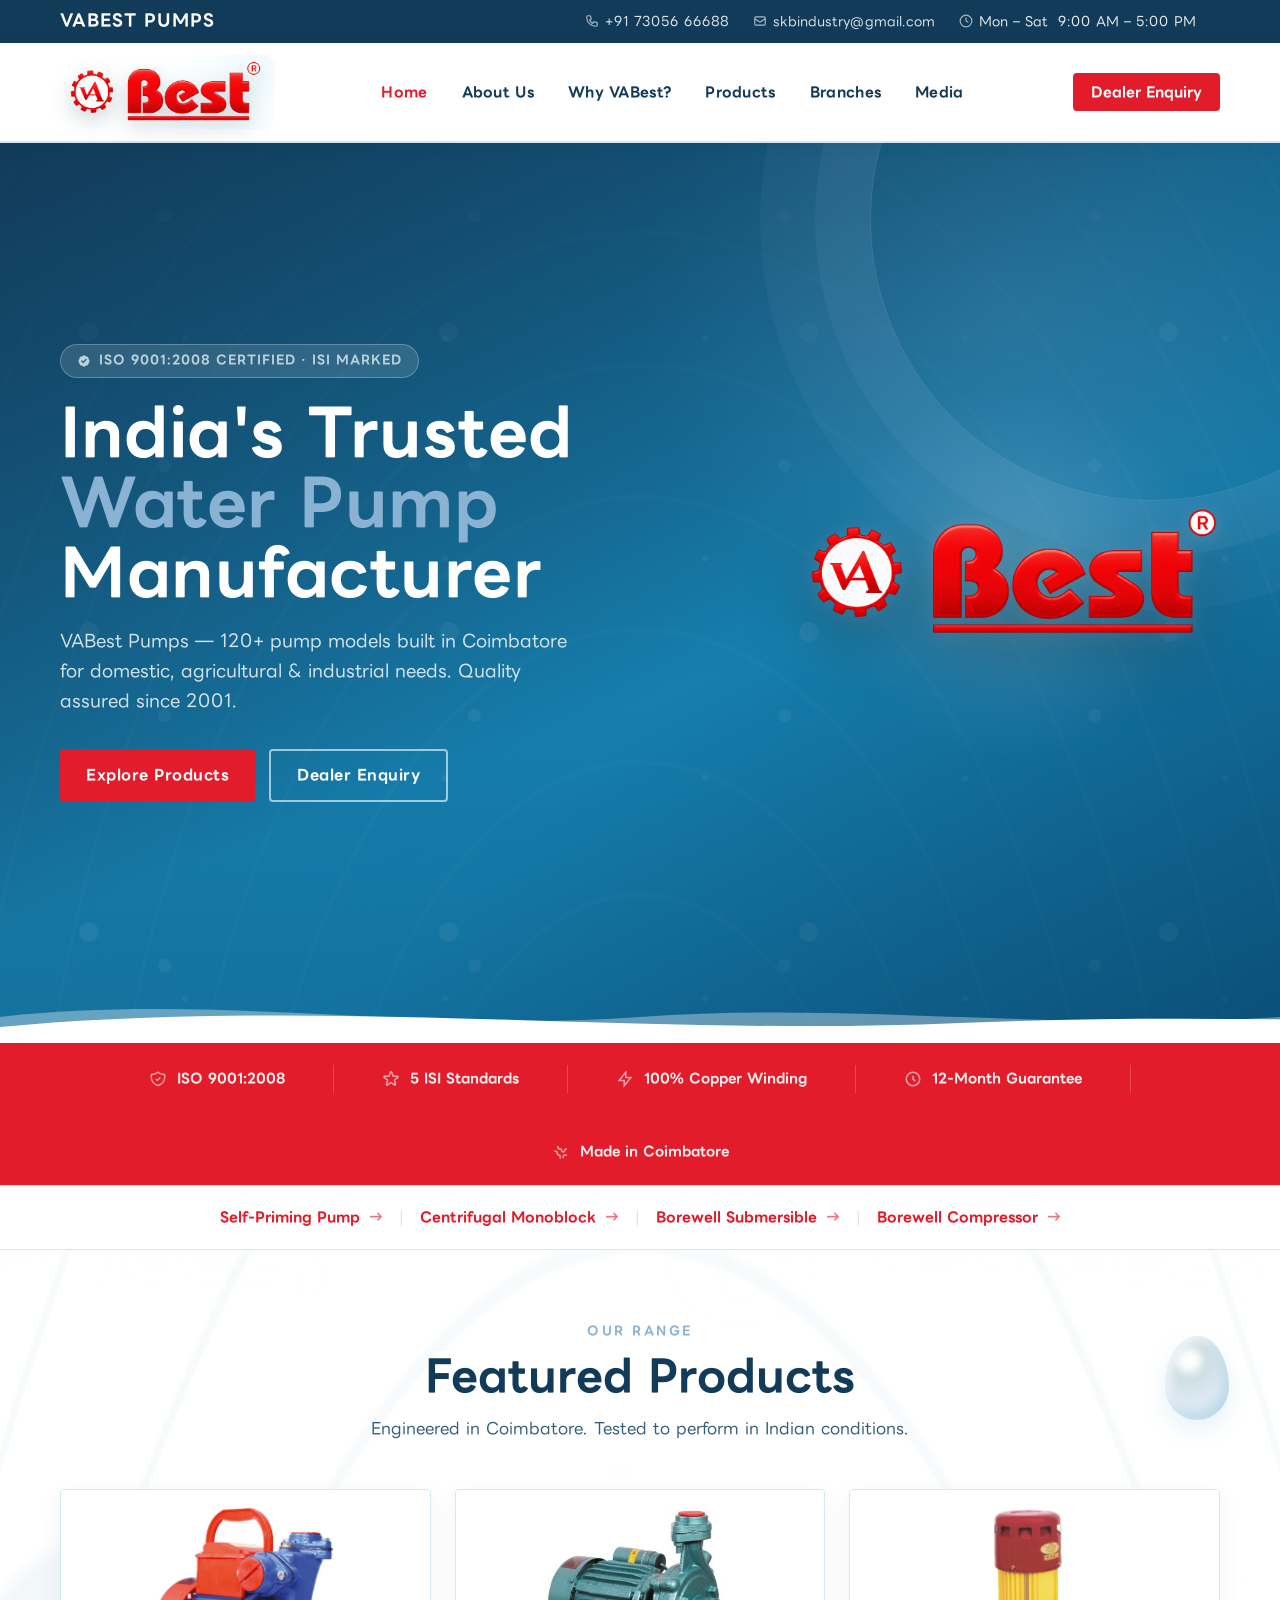
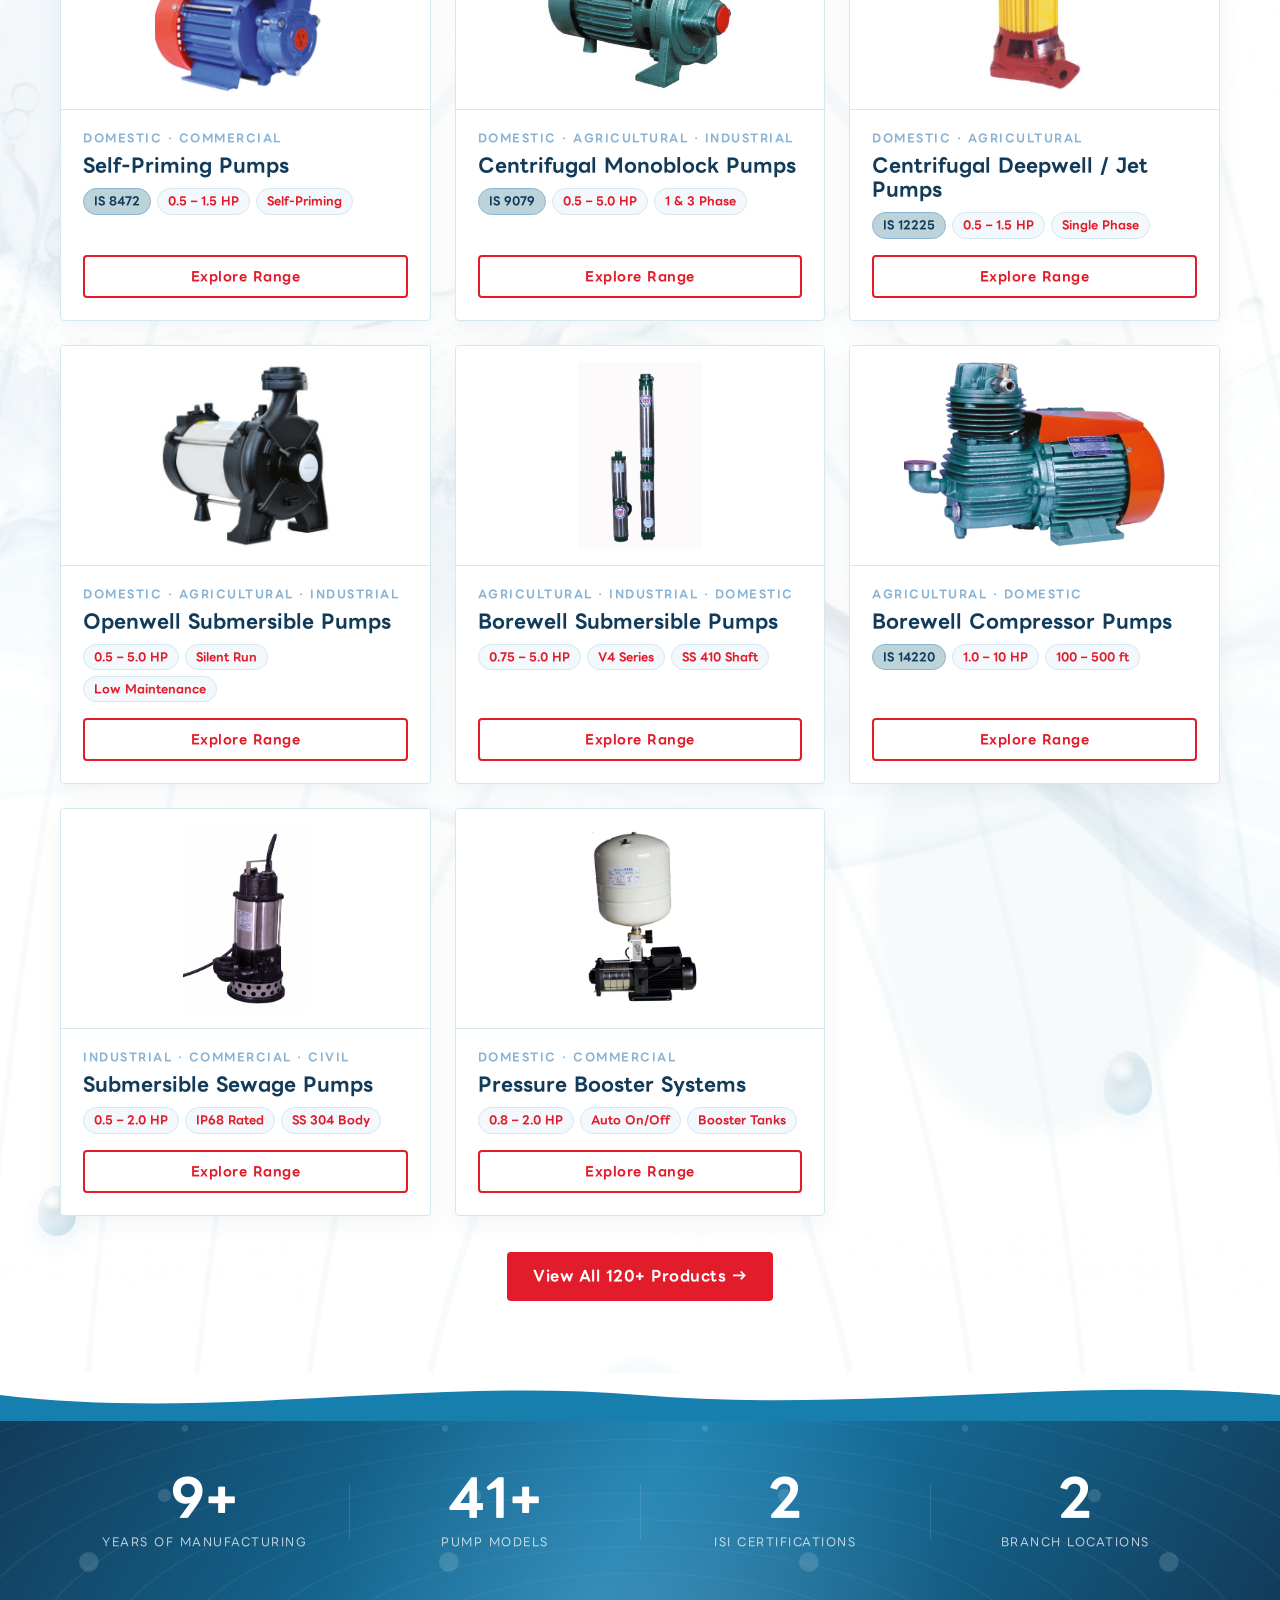
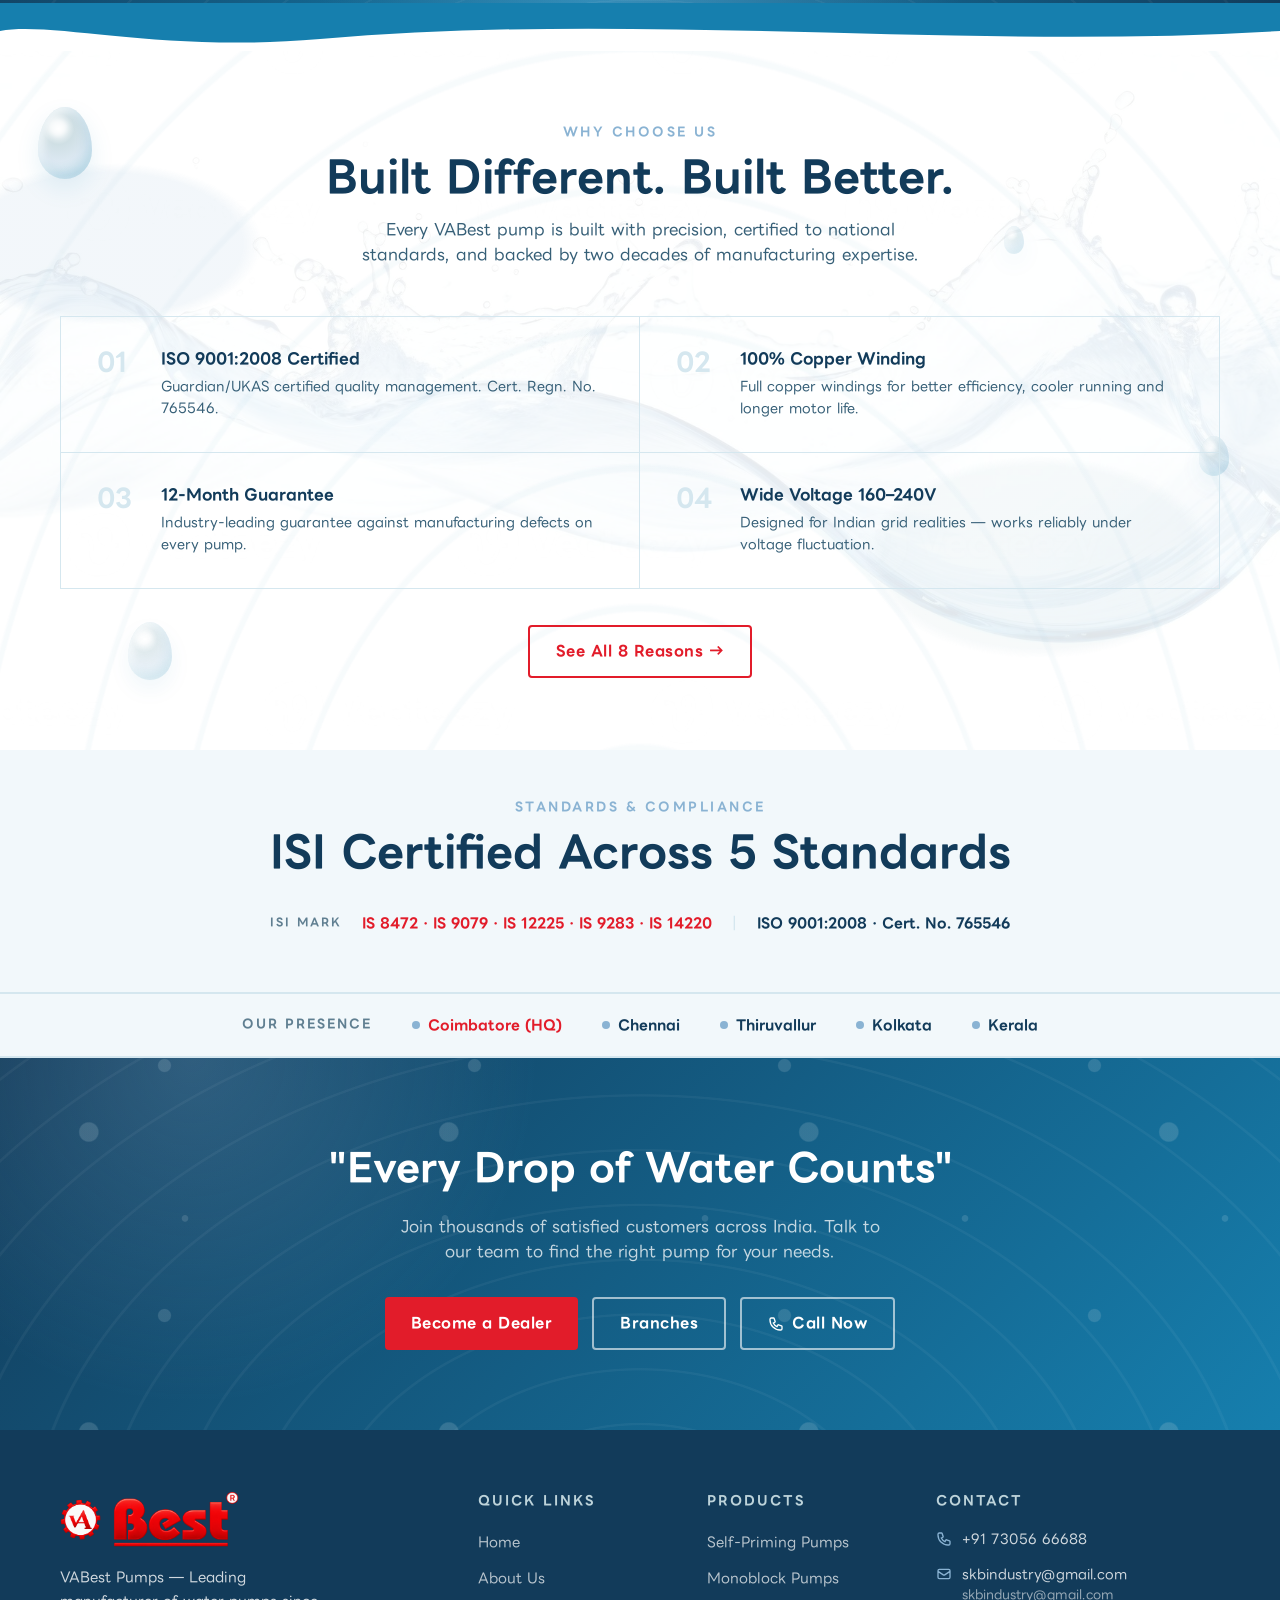
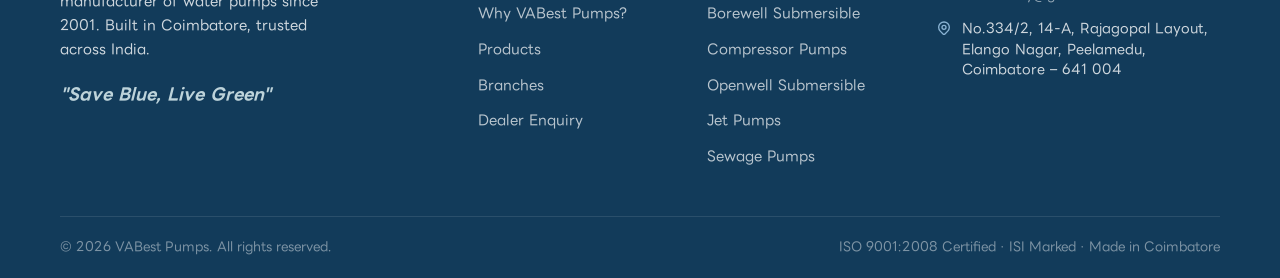
==== index.html @ 42a2c804 "Apply LINE Seed JP font family and update product cards with LINE Seed typography" ====
<!DOCTYPE html>
<html lang="en">
<head>
  <meta charset="UTF-8" />
  <meta name="viewport" content="width=device-width, initial-scale=1.0" />
  <title>VABest Pumps — Water Pump Manufacturer in Coimbatore | Borewell Compressors & Submersibles</title>
  <meta name="description" content="VABest Pumps — Leading manufacturer of water pumps since 2001. Specializing in Borewell Compressors, Centrifugal Monoblocks, and Submersible Pumps. ISI Certified." />
  <link rel="preconnect" href="https://fonts.googleapis.com" />
  <link rel="preconnect" href="https://fonts.gstatic.com" crossorigin />
  <link rel="stylesheet" href="assets/css/style.css?v=19" />
<script type="application/ld+json">
{
  "@context": "https://schema.org",
  "@type": "LocalBusiness",
  "name": "VABest Pumps",
  "image": "https://vabest.vercel.app/assets/images/logo-vabest.png",
  "url": "https://vabest.vercel.app/",
  "telephone": "+917305666688",
  "email": "skbindustry@gmail.com",
  "address": {
    "@type": "PostalAddress",
    "streetAddress": "No.334/2, 14-A, Rajagopal Layout, Elango Nagar, Peelamedu",
    "addressLocality": "Coimbatore",
    "postalCode": "641004",
    "addressCountry": "IN"
  },
  "geo": {
    "@type": "GeoCoordinates",
    "latitude": 11.0263,
    "longitude": 77.0097
  },
  "openingHoursSpecification": {
    "@type": "OpeningHoursSpecification",
    "dayOfWeek": [
      "Monday",
      "Tuesday",
      "Wednesday",
      "Thursday",
      "Friday",
      "Saturday"
    ],
    "opens": "09:00",
    "closes": "17:00"
  }
}
  </script>
</head>
<body>

  <!-- TOP BAR -->
  <div class="top-bar">
    <div class="container">
      <span class="brand-name">VABEST PUMPS</span>
      <span class="info-item always">
        <svg width="14" height="14" fill="none" viewBox="0 0 24 24" stroke="currentColor" stroke-width="2"><path d="M3 5a2 2 0 012-2h3.28a1 1 0 01.948.684l1.498 4.493a1 1 0 01-.502 1.21l-2.257 1.13a11.042 11.042 0 005.516 5.516l1.13-2.257a1 1 0 011.21-.502l4.493 1.498a1 1 0 01.684.949V19a2 2 0 01-2 2h-1C9.716 21 3 14.284 3 6V5z"/></svg>
        <a href="tel:+917305666688">+91 73056 66688</a>
      </span>
      <span class="info-item">
        <svg width="14" height="14" fill="none" viewBox="0 0 24 24" stroke="currentColor" stroke-width="2"><path d="M3 8l7.89 5.26a2 2 0 002.22 0L21 8M5 19h14a2 2 0 002-2V7a2 2 0 00-2-2H5a2 2 0 00-2 2v10a2 2 0 002 2z"/></svg>
        <a href="mailto:skbindustry@gmail.com">skbindustry@gmail.com</a>
      </span>
      <span class="info-item">
        <svg width="14" height="14" fill="none" viewBox="0 0 24 24" stroke="currentColor" stroke-width="2"><circle cx="12" cy="12" r="10"/><path d="M12 6v6l4 2"/></svg>
        Mon – Sat &nbsp;9:00 AM – 5:00 PM
      </span>
    
      <span class="info-item always lang-selector-wrap">
        <div id="google_translate_element"></div>
      </span>
    </div>
  </div>

  <!-- HEADER -->
  <header class="site-header">
    <div class="container">
      <div class="nav-wrap">
        <a href="index.html" class="logo">
          <img src="assets/images/logo-vabest.png" alt="VABest Pumps" class="logo-img" />
        </a>
        <nav class="main-nav">
          <a href="index.html" class="active">Home</a>
          <a href="about.html">About Us</a>
          <a href="why-vabest.html">Why VABest?</a>
          <a href="products.html">Products</a>
          <a href="branches.html">Branches</a>
          <a href="media.html">Media</a>
        </nav>
        <div class="nav-right">
          <a href="dealer.html" class="nav-cta">Dealer Enquiry</a>
          <div class="hamburger" id="menuBtn" aria-label="Open menu">
            <span></span><span></span><span></span>
          </div>
        </div>
      </div>
    </div>
  </header>

  <!-- MOBILE NAV -->
  <div class="mobile-nav" id="mobileNav">
    <div class="mobile-nav-header">
      <a href="index.html" class="logo">
        <img src="assets/images/logo-vabest.png" alt="VABest Pumps" class="logo-img" />
      </a>
      <span class="mobile-nav-close" id="menuClose">✕</span>
    </div>
    <ul>
      <li><a href="index.html">Home</a></li>
      <li><a href="about.html">About Us</a></li>
      <li><a href="why-vabest.html">Why VABest Pumps?</a></li>
      <li><a href="products.html">Products</a></li>
      <li><a href="branches.html">Branches</a></li>
      <li><a href="media.html">Media Gallery</a></li>
      <li><a href="dealer.html">Dealer Enquiry</a></li>
    </ul>
    <a href="dealer.html" class="btn btn-cta">Become a Dealer</a>
    <div class="mobile-top-info">
      <span>Mob <a href="tel:+917305666688">+91 73056 66688</a></span>
      <span>Email <a href="mailto:skbindustry@gmail.com">skbindustry@gmail.com</a></span>
      <span>Mon–Sat · 9AM–5PM</span>
    </div>
  </div>

  <!-- HERO -->
  <section class="hero">

    <div class="hero-overlay"></div>
    <div class="container hero-container">
      <div class="hero-content">
        <div class="hero-badge">
          <svg width="14" height="14" fill="currentColor" viewBox="0 0 20 20"><path fill-rule="evenodd" d="M6.267 3.455a3.066 3.066 0 001.745-.723 3.066 3.066 0 013.976 0 3.066 3.066 0 001.745.723 3.066 3.066 0 012.812 2.812c.051.643.304 1.254.723 1.745a3.066 3.066 0 010 3.976 3.066 3.066 0 00-.723 1.745 3.066 3.066 0 01-2.812 2.812 3.066 3.066 0 00-1.745.723 3.066 3.066 0 01-3.976 0 3.066 3.066 0 00-1.745-.723 3.066 3.066 0 01-2.812-2.812 3.066 3.066 0 00-.723-1.745 3.066 3.066 0 010-3.976 3.066 3.066 0 00.723-1.745 3.066 3.066 0 012.812-2.812zm7.44 5.252a1 1 0 00-1.414-1.414L9 10.586 7.707 9.293a1 1 0 00-1.414 1.414l2 2a1 1 0 001.414 0l4-4z"/></svg>
          ISO 9001:2008 Certified · ISI Marked
        </div>
        <h1>India's Trusted<br /><span>Water Pump</span><br />Manufacturer</h1>
        <p>VABest Pumps — 120+ pump models built in Coimbatore for domestic, agricultural &amp; industrial needs. Quality assured since 2001.</p>
        <div class="hero-actions">
          <a href="products.html" class="btn btn-cta">Explore Products</a>
          <a href="dealer.html" class="btn btn-outline-white">Dealer Enquiry</a>
        </div>
      </div>
      <div class="hero-logo-wrap">
        <img src="assets/images/logo-vabest.png" alt="VABest Logo" class="hero-right-logo" />
      </div>
    </div>

    <!-- animated wave at hero bottom -->
    <div class="hero-waves" aria-hidden="true">
      <svg class="wave-back" viewBox="0 0 2880 70" preserveAspectRatio="none" xmlns="http://www.w3.org/2000/svg">
        <path fill="#ffffff" d="M0,42 C240,18 480,58 720,42 C960,26 1200,58 1440,42 C1680,26 1920,58 2160,42 C2400,26 2640,58 2880,42 L2880,70 L0,70 Z"/>
      </svg>
      <svg class="wave-front" viewBox="0 0 2880 70" preserveAspectRatio="none" xmlns="http://www.w3.org/2000/svg">
        <path fill="#ffffff" d="M0,52 C360,22 720,62 1080,48 C1440,34 1800,60 2160,44 C2520,28 2700,56 2880,52 L2880,70 L0,70 Z"/>
      </svg>
    </div>
  </section>

  <!-- TRUST BAR -->
  <div class="trust-bar">
    <div class="container">
      <div class="trust-items">
        <div class="trust-item">
          <svg width="18" height="18" fill="none" viewBox="0 0 24 24" stroke="currentColor" stroke-width="2"><path d="M9 12l2 2 4-4m5.618-4.016A11.955 11.955 0 0112 2.944a11.955 11.955 0 01-8.618 3.04A12.02 12.02 0 003 9c0 5.591 3.824 10.29 9 11.622 5.176-1.332 9-6.03 9-11.622 0-1.042-.133-2.052-.382-3.016z"/></svg>
          ISO 9001:2008
        </div>
        <div class="trust-divider"></div>
        <div class="trust-item">
          <svg width="18" height="18" fill="none" viewBox="0 0 24 24" stroke="currentColor" stroke-width="2"><path d="M11.049 2.927c.3-.921 1.603-.921 1.902 0l1.519 4.674a1 1 0 00.95.69h4.915c.969 0 1.371 1.24.588 1.81l-3.976 2.888a1 1 0 00-.363 1.118l1.518 4.674c.3.922-.755 1.688-1.538 1.118l-3.976-2.888a1 1 0 00-1.176 0l-3.976 2.888c-.783.57-1.838-.197-1.538-1.118l1.518-4.674a1 1 0 00-.363-1.118l-3.976-2.888c-.784-.57-.38-1.81.588-1.81h4.914a1 1 0 00.951-.69l1.519-4.674z"/></svg>
          5 ISI Standards
        </div>
        <div class="trust-divider"></div>
        <div class="trust-item">
          <svg width="18" height="18" fill="none" viewBox="0 0 24 24" stroke="currentColor" stroke-width="2"><path d="M13 10V3L4 14h7v7l9-11h-7z"/></svg>
          100% Copper Winding
        </div>
        <div class="trust-divider"></div>
        <div class="trust-item">
          <svg width="18" height="18" fill="none" viewBox="0 0 24 24" stroke="currentColor" stroke-width="2"><path d="M12 8v4l3 3m6-3a9 9 0 11-18 0 9 9 0 0118 0z"/></svg>
          12-Month Guarantee
        </div>
        <div class="trust-divider"></div>
        <div class="trust-item">
          <svg width="18" height="18" fill="none" viewBox="0 0 24 24" stroke="currentColor" stroke-width="2"><path d="M3.055 11H5a2 2 0 012 2v1a2 2 0 002 2 2 2 0 012 2v2.945M8 3.935V5.5A2.5 2.5 0 0010.5 8h.5a2 2 0 012 2 2 2 0 104 0 2 2 0 012-2h1.064M15 20.488V18a2 2 0 012-2h3.064"/></svg>
          Made in Coimbatore
        </div>
      </div>
    </div>
  </div>

  <!-- APPLICATION STRIP -->
  <div class="app-strip">
    <div class="container">
      <div class="app-strip-links">
        <a href="products.html?filter=regenerative" class="app-link">Self-Priming Pump <span>→</span></a>
        <span class="app-div">|</span>
        <a href="products.html?filter=monoblock" class="app-link">Centrifugal Monoblock <span>→</span></a>
        <span class="app-div">|</span>
        <a href="products.html?filter=borewell-sub" class="app-link">Borewell Submersible <span>→</span></a>
        <span class="app-div">|</span>
        <a href="products.html?filter=compressor" class="app-link">Borewell Compressor <span>→</span></a>
      </div>
    </div>
  </div>

  <!-- FEATURED PRODUCTS -->
  <section class="section section-drops">
    <div class="drops-layer" aria-hidden="true">
      <div class="wd" style="width:64px;height:84px;top:5%;right:4%;"></div>
      <div class="wd" style="width:38px;height:50px;bottom:8%;left:3%;opacity:0.75;"></div>
      <div class="wd" style="width:22px;height:30px;top:40%;right:16%;opacity:0.6;"></div>
      <div class="wd" style="width:48px;height:64px;bottom:15%;right:10%;opacity:0.65;"></div>
      <div class="wd" style="width:16px;height:22px;top:20%;left:20%;opacity:0.5;"></div>
    </div>
    <div class="container">
      <div class="section-header">
        <div class="eyebrow">Our Range</div>
        <h2>Featured Products</h2>
        <p>Engineered in Coimbatore. Tested to perform in Indian conditions.</p>
      </div>
      <div class="products-grid">
        <!-- 1. Centrifugal Regenerative Pumps -->
        <div class="product-card">
          <div class="product-img-wrap" onclick="openLightbox('assets/images/type-regenerative.jpg')">
            <img src="assets/images/type-regenerative.jpg" alt="Self-Priming Pump" loading="lazy" />
            <div class="zoom-overlay">
              <svg width="24" height="24" fill="none" viewBox="0 0 24 24" stroke="currentColor" stroke-width="2">
                <path d="M21 21l-6-6m2-5a7 7 0 11-14 0 7 7 0 0114 0zM10 7v6m3-3H7"/>
              </svg>
            </div>
          </div>
          <div class="product-info">
            <div class="product-category">Domestic · Commercial</div>
            <div class="product-name">Self-Priming Pumps</div>
            <div class="product-chips">
              <span class="chip isi">IS 8472</span>
              <span class="chip">0.5 – 1.5 HP</span>
              <span class="chip">Self-Priming</span>
            </div>
            <a href="products.html?filter=regenerative" class="btn btn-outline btn-sm">Explore Range</a>
          </div>
        </div>
        <!-- 2. Centrifugal Monoblock Pumps -->
        <div class="product-card">
          <div class="product-img-wrap" onclick="openLightbox('assets/images/type-monoblock.jpg')">
            <img src="assets/images/type-monoblock.jpg" alt="Centrifugal Monoblock Pump" loading="lazy" />
            <div class="zoom-overlay">
              <svg width="24" height="24" fill="none" viewBox="0 0 24 24" stroke="currentColor" stroke-width="2">
                <path d="M21 21l-6-6m2-5a7 7 0 11-14 0 7 7 0 0114 0zM10 7v6m3-3H7"/>
              </svg>
            </div>
          </div>
          <div class="product-info">
            <div class="product-category">Domestic · Agricultural · Industrial</div>
            <div class="product-name">Centrifugal Monoblock Pumps</div>
            <div class="product-chips">
              <span class="chip isi">IS 9079</span>
              <span class="chip">0.5 – 5.0 HP</span>
              <span class="chip">1 &amp; 3 Phase</span>
            </div>
            <a href="products.html?filter=monoblock" class="btn btn-outline btn-sm">Explore Range</a>
          </div>
        </div>
        <!-- 3. Centrifugal Deepwell / Jet Pumps -->
        <div class="product-card">
          <div class="product-img-wrap" onclick="openLightbox('assets/images/type-jet.jpg')">
            <img src="assets/images/type-jet.jpg" alt="Centrifugal Deepwell / Jet Pump" loading="lazy" />
            <div class="zoom-overlay">
              <svg width="24" height="24" fill="none" viewBox="0 0 24 24" stroke="currentColor" stroke-width="2">
                <path d="M21 21l-6-6m2-5a7 7 0 11-14 0 7 7 0 0114 0zM10 7v6m3-3H7"/>
              </svg>
            </div>
          </div>
          <div class="product-info">
            <div class="product-category">Domestic · Agricultural</div>
            <div class="product-name">Centrifugal Deepwell / Jet Pumps</div>
            <div class="product-chips">
              <span class="chip isi">IS 12225</span>
              <span class="chip">0.5 – 1.5 HP</span>
              <span class="chip">Single Phase</span>
            </div>
            <a href="products.html?filter=jet" class="btn btn-outline btn-sm">Explore Range</a>
          </div>
        </div>
        <!-- 4. Openwell Submersible Pumps -->
        <div class="product-card">
          <div class="product-img-wrap" onclick="openLightbox('assets/images/type-openwell.jpg')">
            <img src="assets/images/type-openwell.jpg" alt="Openwell Submersible Pump" loading="lazy" />
            <div class="zoom-overlay">
              <svg width="24" height="24" fill="none" viewBox="0 0 24 24" stroke="currentColor" stroke-width="2">
                <path d="M21 21l-6-6m2-5a7 7 0 11-14 0 7 7 0 0114 0zM10 7v6m3-3H7"/>
              </svg>
            </div>
          </div>
          <div class="product-info">
            <div class="product-category">Domestic · Agricultural · Industrial</div>
            <div class="product-name">Openwell Submersible Pumps</div>
            <div class="product-chips">
              <span class="chip">0.5 – 5.0 HP</span>
              <span class="chip">Silent Run</span>
              <span class="chip">Low Maintenance</span>
            </div>
            <a href="products.html?filter=openwell" class="btn btn-outline btn-sm">Explore Range</a>
          </div>
        </div>
        <!-- 5. Borewell Submersible Pumps -->
        <div class="product-card">
          <div class="product-img-wrap" onclick="openLightbox('assets/images/type-borewell-sub.jpg')">
            <img src="assets/images/type-borewell-sub.jpg" alt="Borewell Submersible Pump" loading="lazy" />
            <div class="zoom-overlay">
              <svg width="24" height="24" fill="none" viewBox="0 0 24 24" stroke="currentColor" stroke-width="2">
                <path d="M21 21l-6-6m2-5a7 7 0 11-14 0 7 7 0 0114 0zM10 7v6m3-3H7"/>
              </svg>
            </div>
          </div>
          <div class="product-info">
            <div class="product-category">Agricultural · Industrial · Domestic</div>
            <div class="product-name">Borewell Submersible Pumps</div>
            <div class="product-chips">
              <span class="chip">0.75 – 5.0 HP</span>
              <span class="chip">V4 Series</span>
              <span class="chip">SS 410 Shaft</span>
            </div>
            <a href="products.html?filter=borewell-sub" class="btn btn-outline btn-sm">Explore Range</a>
          </div>
        </div>
        <!-- 6. Borewell Compressor Pumps -->
        <div class="product-card">
          <div class="product-img-wrap" onclick="openLightbox('assets/images/type-compressor.jpg')">
            <img src="assets/images/type-compressor.jpg" alt="Borewell Compressor Pump" loading="lazy" />
            <div class="zoom-overlay">
              <svg width="24" height="24" fill="none" viewBox="0 0 24 24" stroke="currentColor" stroke-width="2">
                <path d="M21 21l-6-6m2-5a7 7 0 11-14 0 7 7 0 0114 0zM10 7v6m3-3H7"/>
              </svg>
            </div>
          </div>
          <div class="product-info">
            <div class="product-category">Agricultural · Domestic</div>
            <div class="product-name">Borewell Compressor Pumps</div>
            <div class="product-chips">
              <span class="chip isi">IS 14220</span>
              <span class="chip">1.0 – 10 HP</span>
              <span class="chip">100 – 500 ft</span>
            </div>
            <a href="products.html?filter=compressor" class="btn btn-outline btn-sm">Explore Range</a>
          </div>
        </div>
        <!-- 7. Submersible Sewage Pumps -->
        <div class="product-card">
          <div class="product-img-wrap" onclick="openLightbox('assets/images/type-sewage.png?v=5')">
            <img src="assets/images/type-sewage.png?v=5" alt="Submersible Sewage Pump" loading="lazy" />
            <div class="zoom-overlay">
              <svg width="24" height="24" fill="none" viewBox="0 0 24 24" stroke="currentColor" stroke-width="2">
                <path d="M21 21l-6-6m2-5a7 7 0 11-14 0 7 7 0 0114 0zM10 7v6m3-3H7"/>
              </svg>
            </div>
          </div>
          <div class="product-info">
            <div class="product-category">Industrial · Commercial · Civil</div>
            <div class="product-name">Submersible Sewage Pumps</div>
            <div class="product-chips">
              <span class="chip">0.5 – 2.0 HP</span>
              <span class="chip">IP68 Rated</span>
              <span class="chip">SS 304 Body</span>
            </div>
            <a href="products.html?filter=sewage" class="btn btn-outline btn-sm">Explore Range</a>
          </div>
        </div>
        <!-- 8. Pressure Booster Systems -->
        <div class="product-card">
          <div class="product-img-wrap" onclick="openLightbox('assets/images/type-booster.jpg?v=5')">
            <img src="assets/images/type-booster.jpg?v=5" alt="Pressure Booster System" loading="lazy" />
            <div class="zoom-overlay">
              <svg width="24" height="24" fill="none" viewBox="0 0 24 24" stroke="currentColor" stroke-width="2">
                <path d="M21 21l-6-6m2-5a7 7 0 11-14 0 7 7 0 0114 0zM10 7v6m3-3H7"/>
              </svg>
            </div>
          </div>
          <div class="product-info">
            <div class="product-category">Domestic · Commercial</div>
            <div class="product-name">Pressure Booster Systems</div>
            <div class="product-chips">
              <span class="chip">0.8 – 2.0 HP</span>
              <span class="chip">Auto On/Off</span>
              <span class="chip">Booster Tanks</span>
            </div>
            <a href="products.html?filter=booster" class="btn btn-outline btn-sm">Explore Range</a>
          </div>
        </div>
      </div>
      <div style="text-align:center; margin-top:36px;">
        <a href="products.html" class="btn btn-primary">View All 120+ Products →</a>
      </div>
    </div>
  </section>

  <!-- Wave divider: white → dark (animated) -->
  <div class="wave-divider-anim" aria-hidden="true">
    <svg viewBox="0 0 2880 50" preserveAspectRatio="none" xmlns="http://www.w3.org/2000/svg">
      <path fill="#167FAE" d="M0,22 C240,48 480,4 720,22 C960,40 1200,4 1440,22 C1680,40 1920,4 2160,22 C2400,40 2640,4 2880,22 L2880,50 L0,50 Z"/>
    </svg>
  </div>

  <!-- STATS BAND -->
  <div class="stats-band">
    <div class="container">
      <div class="stats-row">
        <div class="stat-item">
          <div class="stat-number" data-target="25" data-suffix="+">25+</div>
          <div class="stat-label">Years of Manufacturing</div>
        </div>
        <div class="stat-rule"></div>
        <div class="stat-item">
          <div class="stat-number" data-target="120" data-suffix="+">120+</div>
          <div class="stat-label">Pump Models</div>
        </div>
        <div class="stat-rule"></div>
        <div class="stat-item">
          <div class="stat-number" data-target="5">5</div>
          <div class="stat-label">ISI Certifications</div>
        </div>
        <div class="stat-rule"></div>
        <div class="stat-item">
          <div class="stat-number" data-target="5">5</div>
          <div class="stat-label">Branch Locations</div>
        </div>
      </div>
    </div>
  </div>

  <!-- Wave divider: dark → white -->
  <div class="wave-divider wave-divider-inv" aria-hidden="true">
    <svg viewBox="0 0 1440 50" preserveAspectRatio="none" xmlns="http://www.w3.org/2000/svg">
      <path fill="#167FAE" d="M0,0 L1440,0 L1440,30 C1080,50 720,10 360,38 C180,52 60,20 0,30 Z"/>
    </svg>
  </div>

  <!-- WHY VABest TEASER -->
  <section class="section section-drops">
    <div class="drops-layer" aria-hidden="true">
      <div class="wd" style="width:54px;height:72px;top:8%;left:3%;"></div>
      <div class="wd" style="width:30px;height:40px;top:55%;right:4%;opacity:0.7;"></div>
      <div class="wd" style="width:20px;height:28px;top:25%;right:20%;opacity:0.55;"></div>
      <div class="wd" style="width:44px;height:58px;bottom:10%;left:10%;opacity:0.65;"></div>
    </div>
    <div class="container">
      <div class="section-header">
        <div class="eyebrow">Why Choose Us</div>
        <h2>Built Different. Built Better.</h2>
        <p>Every VABest pump is built with precision, certified to national standards, and backed by two decades of manufacturing expertise.</p>
      </div>
      <div class="why-list">
        <div class="why-item">
          <div class="why-num">01</div>
          <div class="why-text">
            <h3>ISO 9001:2008 Certified</h3>
            <p>Guardian/UKAS certified quality management. Cert. Regn. No. 765546.</p>
          </div>
        </div>
        <div class="why-item">
          <div class="why-num">02</div>
          <div class="why-text">
            <h3>100% Copper Winding</h3>
            <p>Full copper windings for better efficiency, cooler running and longer motor life.</p>
          </div>
        </div>
        <div class="why-item">
          <div class="why-num">03</div>
          <div class="why-text">
            <h3>12-Month Guarantee</h3>
            <p>Industry-leading guarantee against manufacturing defects on every pump.</p>
          </div>
        </div>
        <div class="why-item">
          <div class="why-num">04</div>
          <div class="why-text">
            <h3>Wide Voltage 160–240V</h3>
            <p>Designed for Indian grid realities — works reliably under voltage fluctuation.</p>
          </div>
        </div>
      </div>
      <div style="text-align:center; margin-top:36px;">
        <a href="why-vabest.html" class="btn btn-outline">See All 8 Reasons →</a>
      </div>
    </div>
  </section>

  <!-- CERTIFICATIONS -->
  <section class="section-sm section-bg">
    <div class="container">
      <div class="section-header" style="margin-bottom:24px;">
        <div class="eyebrow">Standards &amp; Compliance</div>
        <h2>ISI Certified Across 5 Standards</h2>
      </div>
      <div class="cert-text-row" translate="no">
        <span class="cert-label">ISI Mark</span>
        <span class="cert-standards">IS 8472 · IS 9079 · IS 12225 · IS 9283 · IS 14220</span>
        <span class="cert-pipe">|</span>
        <span class="cert-iso">ISO 9001:2008 · Cert. No. 765546</span>
      </div>
    </div>
  </section>

  <!-- BRANCHES -->
  <div class="branch-strip">
    <div class="container">
      <div class="branch-items">
         <span style="font-size:0.78rem;font-weight:700;letter-spacing:2px;text-transform:uppercase;color:var(--text-light);font-family:var(--font-sub);">Our Presence</span>
        <div class="branch-item"><span class="dot"></span><span class="hq">Coimbatore (HQ)</span></div>
        <div class="branch-item"><span class="dot"></span>Chennai</div>
        <div class="branch-item"><span class="dot"></span>Thiruvallur</div>
        <div class="branch-item"><span class="dot"></span>Kolkata</div>
        <div class="branch-item"><span class="dot"></span>Kerala</div>
      </div>
    </div>
  </div>

  <!-- CTA -->
  <section class="cta-section">
    <div class="container">
      <h2>"Every Drop of Water Counts"</h2>
      <p>Join thousands of satisfied customers across India. Talk to our team to find the right pump for your needs.</p>
      <div class="cta-actions">
        <a href="dealer.html" class="btn btn-cta">Become a Dealer</a>
        <a href="branches.html" class="btn btn-outline-white">Branches</a>
        <a href="tel:+917305666688" class="btn btn-outline-white">
          <svg width="16" height="16" fill="none" viewBox="0 0 24 24" stroke="currentColor" stroke-width="2"><path d="M3 5a2 2 0 012-2h3.28a1 1 0 01.948.684l1.498 4.493a1 1 0 01-.502 1.21l-2.257 1.13a11.042 11.042 0 005.516 5.516l1.13-2.257a1 1 0 011.21-.502l4.493 1.498a1 1 0 01.684.949V19a2 2 0 01-2 2h-1C9.716 21 3 14.284 3 6V5z"/></svg>
          Call Now
        </a>
      </div>
    </div>
  </section>

    <!-- FOOTER -->
  <footer class="site-footer">
    <div class="container">
      <div class="footer-grid">
        <div class="footer-brand">
          <img src="assets/images/logo-vabest.png" alt="VABest" class="footer-emblem" />
          <p>VABest Pumps — Leading manufacturer of water pumps since 2001. Built in Coimbatore, trusted across India.</p>
          <div class="footer-tagline">"Save Blue, Live Green"</div>
        </div>
        <div class="footer-col">
          <h4>Quick Links</h4>
          <ul>
            <li><a href="index.html">Home</a></li>
            <li><a href="about.html">About Us</a></li>
            <li><a href="why-vabest.html">Why VABest Pumps?</a></li>
            <li><a href="products.html">Products</a></li>
            <li><a href="branches.html">Branches</a></li>
            <li><a href="dealer.html">Dealer Enquiry</a></li>
          </ul>
        </div>
        <div class="footer-col">
          <h4>Products</h4>
          <ul>
            <li><a href="products.html">Self-Priming Pumps</a></li>
            <li><a href="products.html">Monoblock Pumps</a></li>
            <li><a href="products.html">Borewell Submersible</a></li>
            <li><a href="products.html">Compressor Pumps</a></li>
            <li><a href="products.html">Openwell Submersible</a></li>
            <li><a href="products.html">Jet Pumps</a></li>
            <li><a href="products.html">Sewage Pumps</a></li>
          </ul>
        </div>
        <div class="footer-col">
          <h4>Contact</h4>
          <div class="footer-contact">
            <div class="contact-item">
              <svg width="16" height="16" fill="none" viewBox="0 0 24 24" stroke="currentColor" stroke-width="2"><path d="M3 5a2 2 0 012-2h3.28a1 1 0 01.948.684l1.498 4.493a1 1 0 01-.502 1.21l-2.257 1.13a11.042 11.042 0 005.516 5.516l1.13-2.257a1 1 0 011.21-.502l4.493 1.498a1 1 0 01.684.949V19a2 2 0 01-2 2h-1C9.716 21 3 14.284 3 6V5z"/></svg>
              <p><a href="tel:+917305666688">+91 73056 66688</a></p>
            </div>
            <div class="contact-item">
              <svg width="16" height="16" fill="none" viewBox="0 0 24 24" stroke="currentColor" stroke-width="2"><path d="M3 8l7.89 5.26a2 2 0 002.22 0L21 8M5 19h14a2 2 0 002-2V7a2 2 0 00-2-2H5a2 2 0 00-2 2v10a2 2 0 002 2z"/></svg>
              <p><a href="mailto:skbindustry@gmail.com">skbindustry@gmail.com</a><br/><a href="mailto:skbindustry@gmail.com" style="font-size:0.8rem;opacity:0.7;">skbindustry@gmail.com</a></p>
            </div>
            <div class="contact-item">
              <svg width="16" height="16" fill="none" viewBox="0 0 24 24" stroke="currentColor" stroke-width="2"><path d="M17.657 16.657L13.414 20.9a1.998 1.998 0 01-2.827 0l-4.244-4.243a8 8 0 1111.314 0z"/><path d="M15 11a3 3 0 11-6 0 3 3 0 016 0z"/></svg>
              <p>No.334/2, 14-A, Rajagopal Layout,<br/>Elango Nagar, Peelamedu,<br/>Coimbatore – 641 004</p>
            </div>
          </div>
        </div>
      </div>
      <div class="footer-bottom">
        <span>© 2026 VABest Pumps. All rights reserved.</span>
        <span>ISO 9001:2008 Certified · ISI Marked · Made in Coimbatore</span>
      </div>
    </div>
  </footer>

  <script src="assets/js/main.js"></script>

  
  <script>
    function googleTranslateElementInit() {
      new google.translate.TranslateElement({
        pageLanguage: 'en',
        includedLanguages: 'hi,ta,ml,bn',
        layout: google.translate.TranslateElement.InlineLayout.SIMPLE,
        autoDisplay: false
      }, 'google_translate_element');
    }
  </script>
  <script src="//translate.google.com/translate_a/element.js?cb=googleTranslateElementInit"></script>

  <!-- LIGHTBOX MODAL -->
  <div id="lightboxModal" class="lightbox-modal" onclick="closeLightbox()">
    <span class="lightbox-close" onclick="closeLightbox()">&times;</span>
    <img class="lightbox-content" id="lightboxImg" alt="Pump Full View" onclick="event.stopPropagation()" />
  </div>
</body>
</html>
---- assets/css/style.css ----
/* VABest Pumps — Main Stylesheet */
/* VABest Ocean identity — red brand energy over moving water tones */

/* ─── LINE Seed JP Font Family (4 Weights) ───────────── */
@font-face {
  font-family: 'LINE Seed JP';
  src: url('../fonts/LINESeedJP-Thin.woff2') format('woff2');
  font-weight: 100 300;
  font-style: normal;
  font-display: swap;
}
@font-face {
  font-family: 'LINE Seed JP';
  src: url('../fonts/LINESeedJP-Regular.woff2') format('woff2');
  font-weight: 400 500;
  font-style: normal;
  font-display: swap;
}
@font-face {
  font-family: 'LINE Seed JP';
  src: url('../fonts/LINESeedJP-Bold.woff2') format('woff2');
  font-weight: 600 700;
  font-style: normal;
  font-display: swap;
}
@font-face {
  font-family: 'LINE Seed JP';
  src: url('../fonts/LINESeedJP-ExtraBold.woff2') format('woff2');
  font-weight: 800 900;
  font-style: normal;
  font-display: swap;
}

/* ─── CSS Variables ─────────────────────────────────── */
:root {
  --primary:     #E21C2A;
  --primary-dark:#123B5A;
  --primary-light:#FDEBED;
  --secondary:   #8AB3D3;
  --accent:      #BDD3DA;
  --cta:         #E21C2A;
  --cta-dark:    #B91320;
  --ocean:       #167FAE;
  --ocean-dark:  #0B4F78;
  --ocean-blue:  #8AB3D3;
  --ocean-mist:  #BDD3DA;
  --ocean-soft:  #DCEFF5;
  --bg-light:    #F2F8FB;
  --bg-white:    #FFFFFF;
  --text-dark:   #123B5A;
  --text-mid:    #365F77;
  --text-light:  #607F91;
  --border:      #D5E7EF;
  --success:     #10B981;

  --font-head:   'LINE Seed JP', -apple-system, BlinkMacSystemFont, 'Segoe UI', Roboto, sans-serif;
  --font-sub:    'LINE Seed JP', -apple-system, BlinkMacSystemFont, 'Segoe UI', Roboto, sans-serif;
  --font-body:   'LINE Seed JP', -apple-system, BlinkMacSystemFont, 'Segoe UI', Roboto, sans-serif;

  --radius:      4px;
  --radius-lg:   4px;
  --shadow:      0 3px 14px rgba(22,127,174,0.14);
  --shadow-lg:   0 12px 34px rgba(22,58,74,0.16);
  --transition:  0.25s ease;
}

/* ─── Reset ─────────────────────────────────────────── */
*, *::before, *::after { box-sizing: border-box; margin: 0; padding: 0; }
html { scroll-behavior: smooth; }
body {
  font-family: var(--font-body);
  color: var(--text-dark);
  background: var(--bg-white);
  line-height: 1.6;
  overflow-x: hidden;
}
img { max-width: 100%; height: auto; display: block; }
a { text-decoration: none; color: inherit; }
ul { list-style: none; }
button { cursor: pointer; border: none; background: none; font-family: inherit; }

/* ─── Top Bar ───────────────────────────────────────── */
.top-bar {
  background: var(--primary-dark);
  color: rgba(255,255,255,0.9);
  font-family: var(--font-body);
  font-size: 0.82rem;
  padding: max(8px, env(safe-area-inset-top)) 0 8px;
}
.top-bar .container {
  display: flex;
  align-items: center;
  gap: 24px;
  flex-wrap: wrap;
}
.top-bar .brand-name {
  font-family: var(--font-head);
  font-size: 1.05rem;
  font-weight: 700;
  color: #fff;
  letter-spacing: 1px;
  margin-right: auto;
}
.top-bar a { color: rgba(255,255,255,0.85); transition: color var(--transition); }
.top-bar a:hover { color: var(--accent); }
.top-bar .info-item {
  display: flex;
  align-items: center;
  gap: 6px;
}
.top-bar .info-item svg { opacity: 0.7; flex-shrink: 0; }

/* ─── Header / Nav ──────────────────────────────────── */
.site-header {
  background: rgba(255,255,255,0.94);
  backdrop-filter: blur(16px) saturate(130%);
  border-bottom: 2px solid var(--border);
  position: sticky;
  top: 0;
  z-index: 1000;
  box-shadow: 0 2px 16px rgba(22,58,74,0.08);
}
.nav-wrap {
  display: grid;
  grid-template-columns: auto 1fr auto;
  align-items: center;
  gap: 20px;
  padding: 10px 0;
}
.logo {
  display: flex;
  align-items: center;
  gap: 10px;
  position: relative;
  padding: 7px 10px;
  isolation: isolate;
}
.logo::before {
  content: '';
  position: absolute;
  inset: 2px -2px;
  z-index: -1;
  border-radius: 10px;
  background: linear-gradient(105deg, transparent 20%, rgba(126,218,242,.12) 42%, rgba(255,255,255,.78) 50%, rgba(226,28,42,.10) 58%, transparent 80%);
  background-size: 220% 100%;
  opacity: .78;
  animation: logoStrobe 5.8s ease-in-out infinite;
}
.logo-img {
  height: 64px;
  width: auto;
  max-width: 230px;
  object-fit: contain;
  display: block;
  filter: drop-shadow(0 8px 11px rgba(22,58,74,0.22));
  transition: transform .35s ease, filter .35s ease;
}
.logo:hover .logo-img {
  transform: translateY(-2px) scale(1.025);
  filter: drop-shadow(0 11px 15px rgba(22,127,174,0.28));
}
.footer-emblem {
  width: 180px;
  height: auto;
  border-radius: 0;
  object-fit: contain;
  margin-bottom: 16px;
  display: block;
  border: 0;
}
.logo-badge {
  width: 48px;
  height: 48px;
  background: var(--primary);
  border-radius: 50%;
  display: flex;
  align-items: center;
  justify-content: center;
  font-family: var(--font-head);
  font-weight: 700;
  font-size: 1.15rem;
  color: #fff;
  letter-spacing: 1px;
  flex-shrink: 0;
  border: 3px solid var(--secondary);
}
.logo-text { line-height: 1.15; }
.logo-text .name {
  font-family: var(--font-head);
  font-size: 1.5rem;
  font-weight: 700;
  color: var(--primary-dark);
  letter-spacing: 1.5px;
}
.logo-text .tagline {
  font-size: 0.68rem;
  color: var(--text-light);
  font-family: var(--font-body);
  letter-spacing: 0.5px;
  text-transform: uppercase;
}

.main-nav {
  display: flex;
  align-items: center;
  justify-content: center;
  gap: 6px;
}
.main-nav a {
  font-family: var(--font-sub);
  font-size: 0.88rem;
  font-weight: 600;
  color: var(--text-dark);
  padding: 8px 14px;
  border-radius: var(--radius);
  transition: all var(--transition);
  letter-spacing: 0.3px;
  white-space: nowrap;
}
.main-nav a:hover { color: var(--primary); background: var(--bg-light); }
.main-nav a.active { color: var(--primary); }

.nav-right {
  display: flex;
  align-items: center;
  gap: 12px;
  justify-self: end;
}
.nav-right .nav-cta {
  background: var(--cta);
  color: #fff;
  padding: 8px 18px;
  border-radius: var(--radius);
  font-weight: 700;
  white-space: nowrap;
  font-family: var(--font-sub);
  font-size: 0.88rem;
  transition: all var(--transition);
  display: inline-flex;
  align-items: center;
}
.nav-right .nav-cta:hover { background: var(--cta-dark); color: #fff; }

.hamburger {
  display: none;
  flex-direction: column;
  gap: 5px;
  padding: 6px;
  cursor: pointer;
}
.hamburger span {
  width: 26px;
  height: 2.5px;
  background: var(--primary-dark);
  border-radius: 2px;
  transition: all var(--transition);
}

/* ─── Container ─────────────────────────────────────── */
.container {
  width: 100%;
  max-width: 1200px;
  margin: 0 auto;
  padding: 0 20px;
}

/* ─── Section spacing ───────────────────────────────── */
.section { padding: 72px 0; }
.section-sm { padding: 48px 0; }
.section-bg { background: var(--bg-light); }
.section-dark { background: var(--primary-dark); color: #fff; }

/* ─── Water Splash Image on white sections ───────────── */
.section-drops {
  position: relative;
  overflow: hidden;
}
.section-drops > .container {
  position: relative;
  z-index: 1;
}
/* water splash photo placed at low opacity behind content */
.section-drops::before {
  content: '';
  position: absolute;
  inset: 0;
  background: url('../images/water-splash.jpg') center / cover no-repeat;
  opacity: 0.10;
  pointer-events: none;
  z-index: 0;
}
.section-drops::after {
  content: '';
  position: absolute;
  inset: -30% -15%;
  pointer-events: none;
  z-index: 0;
  opacity: .42;
  background:
    radial-gradient(ellipse at 18% 36%, rgba(138,179,211,.26) 0 7%, transparent 8% 100%),
    radial-gradient(ellipse at 74% 64%, rgba(189,211,218,.30) 0 9%, transparent 10% 100%),
    repeating-radial-gradient(ellipse at 50% 100%, transparent 0 50px, rgba(22,127,174,.08) 52px 55px, transparent 58px 104px);
  animation: oceanCaustics 22s linear infinite;
}

/* ─── CSS Glass Water Drops ──────────────────────────── */
.drops-layer {
  position: absolute;
  inset: 0;
  pointer-events: none;
  z-index: 0;
}
/* each drop: teardrop + glass radial gradient + inner glow */
.wd {
  position: absolute;
  border-radius: 50% 50% 50% 50% / 60% 60% 40% 40%;
  background: radial-gradient(
    circle at 38% 30%,
    rgba(255,255,255,0.92) 0%,
    rgba(189,211,218,0.72) 26%,
    rgba(138,179,211,0.30) 54%,
    rgba(22,127,174,0.16) 78%,
    rgba(22,127,174,0.04) 100%
  );
  box-shadow:
    inset -4px -5px 12px rgba(22,127,174,0.18),
    inset 4px 4px 10px rgba(255,255,255,0.78),
    0 10px 24px rgba(22,127,174,0.10);
  animation: waterDropFloat 7s ease-in-out infinite;
  transform-origin: center;
}
.wd:nth-child(2n) { animation-delay: -2.5s; animation-duration: 9s; }
.wd:nth-child(3n) { animation-delay: -4s; animation-duration: 8s; }
/* light-refraction highlight — the dot that makes it look real */
.wd::before {
  content: '';
  position: absolute;
  width: 34%;
  height: 23%;
  top: 17%;
  left: 20%;
  background: rgba(255,255,255,0.66);
  border-radius: 50%;
  transform: rotate(-22deg);
  filter: blur(2px);
}

.section-header { text-align: center; margin-bottom: 48px; }
.section-header .eyebrow {
  font-family: var(--font-sub);
  font-size: 0.78rem;
  font-weight: 700;
  letter-spacing: 2.5px;
  text-transform: uppercase;
  color: var(--secondary);
  margin-bottom: 10px;
}
.section-header h2 {
  font-family: var(--font-head);
  font-size: clamp(1.9rem, 3.5vw, 2.7rem);
  font-weight: 700;
  color: var(--primary-dark);
  line-height: 1.15;
  margin-bottom: 14px;
}
.section-dark .section-header h2 { color: #fff; }
.section-header p {
  font-size: 1rem;
  color: var(--text-mid);
  max-width: 580px;
  margin: 0 auto;
}
.section-dark .section-header p { color: rgba(255,255,255,0.7); }

/* ─── Buttons ───────────────────────────────────────── */
.btn {
  display: inline-flex;
  align-items: center;
  gap: 8px;
  padding: 13px 26px;
  border-radius: var(--radius);
  font-family: var(--font-sub);
  font-weight: 700;
  font-size: 0.92rem;
  letter-spacing: 0.5px;
  transition: all var(--transition);
  cursor: pointer;
  white-space: nowrap;
}
.btn-primary { background: var(--primary); color: #fff; }
.btn-primary:hover { background: var(--cta-dark); transform: translateY(-1px); box-shadow: 0 6px 18px rgba(226,28,42,.25); }
.btn-cta { background: var(--cta); color: #fff; }
.btn-cta:hover { background: var(--cta-dark); transform: translateY(-1px); box-shadow: 0 4px 16px rgba(226,28,42,0.28); }
.btn-outline { border: 2px solid var(--primary); color: var(--primary); background: transparent; }
.btn-outline:hover { background: var(--primary); color: #fff; }
.btn-outline-white { border: 2px solid rgba(255,255,255,0.6); color: #fff; background: transparent; }
.btn-outline-white:hover { background: rgba(255,255,255,0.15); }
.btn-sm { padding: 9px 18px; font-size: 0.82rem; }

/* ─── Hero Section ──────────────────────────────────── */
.hero {
  position: relative;
  min-height: 100vh;
  display: flex;
  align-items: center;
  overflow: hidden;
  background:
    radial-gradient(circle at 78% 18%, rgba(138,179,211,.52) 0, rgba(138,179,211,0) 29%),
    linear-gradient(135deg, #123B5A 0%, #167FAE 56%, #0B4F78 100%);
  padding: 40px 0 80px;
}
.hero::before,
.page-hero::before,
.cta-section::before,
.stats-band::before {
  content: '';
  position: absolute;
  pointer-events: none;
  inset: -35% -15%;
  background:
    radial-gradient(circle at 15% 55%, rgba(189,211,218,.18) 0 2%, transparent 2.4%),
    radial-gradient(circle at 45% 32%, rgba(255,255,255,.12) 0 1.4%, transparent 1.8%),
    radial-gradient(circle at 78% 68%, rgba(189,211,218,.20) 0 2.6%, transparent 3%),
    repeating-radial-gradient(ellipse at 50% 100%, transparent 0 34px, rgba(255,255,255,.045) 35px 37px, transparent 38px 72px);
  background-size: 310px 250px, 260px 220px, 360px 300px, 100% 100%;
  animation: waterDrift 18s linear infinite;
}
.hero::after {
  content: '';
  position: absolute;
  pointer-events: none;
  width: 44vw;
  height: 44vw;
  min-width: 420px;
  min-height: 420px;
  right: -12vw;
  top: -16vw;
  border: 1px solid rgba(189,211,218,.18);
  border-radius: 50%;
  box-shadow: 0 0 0 55px rgba(138,179,211,.08), 0 0 0 110px rgba(189,211,218,.045);
  animation: waterPulse 8s ease-in-out infinite;
}
.hero-container {
  display: flex;
  align-items: center;
  justify-content: space-between;
  gap: 50px;
  width: 100%;
  position: relative;
  z-index: 2;
}
.hero-logo-wrap {
  position: relative;
  z-index: 2;
  flex: 0 0 410px;
  display: flex;
  justify-content: center;
  align-items: center;
  animation: logoFloat 5.5s ease-in-out infinite;
}
.hero-logo-wrap::before {
  content: '';
  position: absolute;
  width: 92%;
  aspect-ratio: 1;
  border-radius: 50%;
  background: radial-gradient(circle, rgba(189,211,218,.26), rgba(138,179,211,.10) 45%, transparent 70%);
  animation: waterPulse 6s ease-in-out infinite;
  z-index: -1;
}
.hero-right-logo {
  max-width: 100%;
  height: auto;
  filter: drop-shadow(0 24px 34px rgba(3,25,35,.48)) drop-shadow(0 4px 10px rgba(255,255,255,.20));
}
@keyframes logoFloat {
  0%, 100% { transform: translateY(0) rotate(-.35deg); }
  50% { transform: translateY(-16px) rotate(.35deg); }
}
@keyframes waterDropFloat {
  0%, 100% { transform: translate3d(0,0,0) scale(1); }
  50% { transform: translate3d(8px,-15px,0) scale(1.045); }
}
@keyframes waterDrift {
  from { transform: translate3d(0,0,0); }
  to { transform: translate3d(160px,-70px,0); }
}
@keyframes waterPulse {
  0%, 100% { transform: scale(.94); opacity: .58; }
  50% { transform: scale(1.06); opacity: 1; }
}
@keyframes oceanCaustics {
  0% { transform: translate3d(-4%, 1%, 0) rotate(0.001deg); }
  50% { transform: translate3d(5%, -3%, 0) rotate(1deg); }
  100% { transform: translate3d(-4%, 1%, 0) rotate(0.001deg); }
}
@keyframes logoStrobe {
  0%, 28% { background-position: 140% 0; opacity: .18; }
  44% { background-position: -40% 0; opacity: .85; }
  60%, 100% { background-position: -40% 0; opacity: .18; }
}
@media (max-width: 768px) {
  .hero-container {
    flex-direction: column;
    text-align: center;
    gap: 30px;
  }
  .hero-logo-wrap {
    flex: 0 0 230px;
    max-width: 230px;
    margin: 0 auto;
  }
}
.hero-video {
  position: absolute;
  inset: 0;
  width: 100%;
  height: 100%;
  object-fit: cover;
  opacity: 0.55;
}
.hero-overlay {
  position: absolute;
  inset: 0;
  background: linear-gradient(160deg, rgba(18,59,90,0.92) 0%, rgba(22,127,174,0.58) 58%, rgba(11,79,120,0.78) 100%);
}
.hero-content {
  position: relative;
  z-index: 2;
  max-width: 680px;
}
.hero-badge {
  display: inline-flex;
  align-items: center;
  gap: 8px;
  background: rgba(255,255,255,0.12);
  border: 1px solid rgba(255,255,255,0.25);
  border-radius: 50px;
  padding: 6px 16px;
  font-size: 0.78rem;
  font-family: var(--font-sub);
  font-weight: 600;
  color: var(--accent);
  letter-spacing: 1px;
  text-transform: uppercase;
  margin-bottom: 20px;
}
.hero h1 {
  font-family: var(--font-head);
  font-size: clamp(2.4rem, 5.5vw, 4rem);
  font-weight: 700;
  color: #fff;
  line-height: 1.1;
  margin-bottom: 18px;
  letter-spacing: 0.5px;
}
.hero h1 span { color: var(--secondary); }
.hero p {
  font-size: 1.1rem;
  color: rgba(255,255,255,0.82);
  margin-bottom: 32px;
  max-width: 520px;
  line-height: 1.7;
}
.hero-actions { display: flex; gap: 14px; flex-wrap: wrap; }
.hero-stats {
  display: flex;
  gap: 40px;
  margin-top: 52px;
  padding-top: 40px;
  border-top: 1px solid rgba(255,255,255,0.15);
  flex-wrap: wrap;
}
.hero-stat .number {
  font-family: var(--font-head);
  font-size: 2rem;
  font-weight: 700;
  color: var(--secondary);
  line-height: 1;
}
.hero-stat .label {
  font-size: 0.78rem;
  color: rgba(255,255,255,0.6);
  text-transform: uppercase;
  letter-spacing: 0.8px;
  margin-top: 4px;
}

/* ─── Hero Wave ─────────────────────────────────────── */
.hero-waves {
  position: absolute;
  bottom: -2px;
  left: 0;
  width: 100%;
  height: 70px;
  z-index: 3;
  pointer-events: none;
  overflow: hidden;
}
.hero-waves svg {
  position: absolute;
  bottom: 0;
  left: 0;
  display: block;
  width: 200%;
  height: 70px;
}
.hero-waves .wave-back {
  animation: waveScroll 9s linear infinite;
  opacity: 0.35;
}
.hero-waves .wave-front {
  animation: waveScroll 6s linear infinite reverse;
}
@keyframes waveScroll {
  0%   { transform: translateX(0); }
  100% { transform: translateX(-50%); }
}

/* ─── Section Wave Divider ──────────────────────────── */
.wave-divider {
  display: block;
  overflow: hidden;
  line-height: 0;
  margin-bottom: -2px;
}
.wave-divider-inv {
  margin-bottom: 0;
  margin-top: -2px;
}
.wave-divider svg {
  display: block;
  width: 100%;
  height: 50px;
}
/* animated variant — single light layer */
.wave-divider-anim {
  display: block;
  overflow: hidden;
  line-height: 0;
  margin-bottom: -2px;
  height: 50px;
  position: relative;
}
.wave-divider-anim svg {
  position: absolute;
  bottom: 0;
  left: 0;
  display: block;
  width: 200%;
  height: 50px;
  animation: waveScroll 8s linear infinite;
}

/* ─── Domain Selector ───────────────────────────────── */
.domain-grid {
  display: grid;
  grid-template-columns: repeat(3, 1fr);
  gap: 24px;
}
.domain-card {
  background: var(--bg-white);
  border: 2px solid var(--border);
  border-radius: var(--radius-lg);
  padding: 36px 28px;
  text-align: center;
  cursor: pointer;
  transition: all var(--transition);
  text-decoration: none;
  display: block;
}
.domain-card:hover {
  border-color: var(--primary);
  transform: translateY(-4px);
  box-shadow: var(--shadow-lg);
}
.domain-icon {
  width: 72px;
  height: 72px;
  background: var(--bg-light);
  border-radius: 50%;
  display: flex;
  align-items: center;
  justify-content: center;
  margin: 0 auto 18px;
  font-size: 2rem;
  color: var(--primary);
  transition: background var(--transition), color var(--transition);
}
.domain-card:hover .domain-icon { background: var(--primary); color: #fff; }
.domain-card h3 {
  font-family: var(--font-head);
  font-size: 1.4rem;
  font-weight: 700;
  color: var(--primary-dark);
  margin-bottom: 8px;
}
.domain-card p { font-size: 0.88rem; color: var(--text-light); line-height: 1.5; }
.domain-arrow {
  margin-top: 18px;
  font-size: 0.82rem;
  font-weight: 600;
  color: var(--primary);
  font-family: var(--font-sub);
  display: flex;
  align-items: center;
  justify-content: center;
  gap: 4px;
}

/* ─── Product Cards ─────────────────────────────────── */
.products-grid {
  display: grid;
  grid-template-columns: repeat(auto-fill, minmax(280px, 1fr));
  gap: 24px;
}
.product-card {
  background: var(--bg-white);
  border: 1.5px solid var(--border);
  border-radius: var(--radius-lg);
  overflow: hidden;
  transition: all var(--transition);
  display: flex;
  flex-direction: column;
  box-shadow: 0 7px 24px rgba(22,58,74,.055);
}
.product-card:hover {
  border-color: var(--primary);
  box-shadow: 0 16px 36px rgba(22,127,174,.15);
  transform: translateY(-4px);
}
.catalog-grid {
  grid-template-columns: repeat(3, minmax(0, 1fr));
  gap: 24px;
}
.catalog-grid .product-card {
  padding: 0;
  border: 1px solid var(--border);
}

/* ─── Corporate product catalogue ─────────────────── */
.product-catalog {
  background:
    radial-gradient(circle at 8% 8%, rgba(138,179,211,.28), transparent 22%),
    linear-gradient(180deg, #eefaff 0%, #f8fcfd 52%, #eef8fb 100%);
}
.product-catalog .filter-bar {
  background: rgba(255,255,255,.82);
  border: 1px solid #c9e8f2;
  border-radius: 10px;
  padding: 12px;
  box-shadow: 0 12px 32px rgba(22,58,74,.08);
  backdrop-filter: blur(12px);
}
.product-catalog .filter-btn {
  background: #e3f6fc;
  border-color: #b8dfec;
  color: #194b60;
}
.product-catalog .filter-btn:hover { border-color: #e21c2a; color: #c71321; background: #fff5f6; }
.product-catalog .filter-btn.active { background: #e21c2a; border-color: #e21c2a; color: #fff; box-shadow: 0 7px 16px rgba(226,28,42,.20); }
.catalog-result-count {
  margin: 28px 0 14px;
  color: var(--text-light);
  font-weight: 600;
  font-size: .86rem;
  letter-spacing: .02em;
}
.product-model-card {
  background: rgba(255,255,255,.96);
  border-radius: 8px;
  overflow: hidden;
  box-shadow: 0 10px 30px rgba(22,58,74,.09);
}
.product-model-card:hover { border-color: var(--ocean-blue); box-shadow: 0 18px 42px rgba(22,127,174,.16); }
.product-shot {
  width: 100%;
  height: auto;
  aspect-ratio: 1024 / 682;
  background-color: #fff;
  border-bottom: 1px solid #d8edf3;
  overflow: hidden;
  display: flex;
  align-items: center;
  justify-content: center;
}
.product-shot img {
  width: 100%;
  height: auto;
  aspect-ratio: 1024 / 682;
  object-fit: contain;
  display: block;
}
.product-model-content { padding: 18px; }
.product-model-content .product-name { font-size: 1.2rem; margin-bottom: 14px; }
.product-specs { border-top: 1px solid #d8eaf0; }
.spec-table-wrap { overflow-x: auto; padding-top: 10px; }
.product-specs table { width: 100%; border-collapse: collapse; font-size: .82rem; }
.product-specs th,.product-specs td { padding: 9px 10px; text-align: left; border-bottom: 1px solid #dfedf1; }
.product-specs th { width: 42%; background: #eff9fc; color: #315b69; font-weight: 600; }
.product-specs td { color: var(--text-dark); }
.product-enquire {
  display: inline-flex;
  align-items: center;
  margin-top: 14px;
  color: #c71321;
  font-weight: normal;
  font-size: .88rem;
  text-decoration: none;
}
.product-enquire:hover { text-decoration: underline; }
.product-enquire::after { content: ' →'; margin-left: 5px; font-weight: normal; }
@media (max-width: 980px) {
  .catalog-grid { grid-template-columns: repeat(2, minmax(0, 1fr)); }
}
@media (max-width: 650px) {
  .catalog-grid { grid-template-columns: 1fr; gap: 16px; }
}
.catalog-grid .product-img-wrap {
  height: 480px;
  padding: 0;
  border-bottom: none;
  background: #ffffff;
}
.catalog-grid .product-img-wrap img {
  object-fit: contain;
  width: 100%;
  height: 100%;
}
.product-img-wrap {
  background: #ffffff;
  padding: 16px;
  display: flex;
  align-items: center;
  justify-content: center;
  height: 220px;
  overflow: hidden;
  position: relative;
  border-bottom: 1.5px solid var(--border);
  cursor: zoom-in;
}
.product-img-wrap img {
  max-height: 100%;
  width: 100%;
  height: 100%;
  object-fit: contain;
  transition: transform var(--transition);
}
.product-card:hover .product-img-wrap img { transform: scale(1.04); }

.zoom-overlay {
  position: absolute;
  inset: 0;
  background: rgba(22,127,174,0.42);
  display: flex;
  align-items: center;
  justify-content: center;
  opacity: 0;
  transition: opacity var(--transition);
}
.product-img-wrap:hover .zoom-overlay {
  opacity: 1;
}
.zoom-overlay svg {
  color: #ffffff;
  width: 32px;
  height: 32px;
  transform: scale(0.8);
  transition: transform var(--transition);
}
.product-img-wrap:hover .zoom-overlay svg {
  transform: scale(1);
}

/* ─── Lightbox Modal ────────────────────────────────── */
.lightbox-modal {
  display: none;
  position: fixed;
  z-index: 9999;
  inset: 0;
  background-color: rgba(10, 15, 30, 0.9);
  backdrop-filter: blur(8px);
  align-items: center;
  justify-content: center;
  animation: fadeIn 0.25s ease both;
}
.lightbox-close {
  position: absolute;
  top: 24px;
  right: 32px;
  color: #ffffff;
  font-size: 40px;
  font-weight: bold;
  cursor: pointer;
  transition: color 0.2s;
  user-select: none;
}
.lightbox-close:hover {
  color: var(--secondary);
}
.lightbox-content {
  max-width: 90%;
  max-height: 85vh;
  object-fit: contain;
  border-radius: var(--radius-lg);
  background: #ffffff;
  padding: 24px;
  box-shadow: 0 20px 50px rgba(0,0,0,0.5);
  animation: scaleIn 0.3s cubic-bezier(0.34, 1.56, 0.64, 1) both;
}
@keyframes fadeIn {
  from { opacity: 0; }
  to { opacity: 1; }
}
@keyframes scaleIn {
  from { transform: scale(0.9); opacity: 0; }
  to { transform: scale(1); opacity: 1; }
}
.product-info { padding: 20px 22px 22px; flex: 1; display: flex; flex-direction: column; }
.product-category {
  font-size: 0.7rem;
  font-weight: 700;
  letter-spacing: 1.5px;
  text-transform: uppercase;
  color: var(--secondary);
  font-family: var(--font-sub);
  margin-bottom: 6px;
}
.product-name {
  font-family: var(--font-head);
  font-size: 1.2rem;
  font-weight: 700;
  color: var(--primary-dark);
  margin-bottom: 10px;
  line-height: 1.25;
}
.product-chips {
  display: flex;
  flex-wrap: wrap;
  gap: 6px;
  margin-bottom: 16px;
}
.chip {
  font-size: 0.72rem;
  font-weight: 600;
  padding: 3px 10px;
  border-radius: 50px;
  background: var(--bg-light);
  color: var(--primary);
  font-family: var(--font-sub);
  border: 1px solid var(--border);
}
.chip.isi { background: var(--accent); color: var(--primary-dark); border-color: var(--secondary); }
.product-card .btn { margin-top: auto; width: 100%; justify-content: center; }

/* ─── Trust Bar ─────────────────────────────────────── */
.trust-bar {
  background: var(--primary);
  padding: 22px 0;
}
.trust-items {
  display: flex;
  align-items: center;
  justify-content: center;
  gap: 48px;
  flex-wrap: wrap;
}
.trust-item {
  display: flex;
  align-items: center;
  gap: 10px;
  color: rgba(255,255,255,0.92);
  font-family: var(--font-sub);
  font-size: 0.85rem;
  font-weight: 600;
  white-space: nowrap;
}
.trust-item svg { color: rgba(255,255,255,0.6); flex-shrink: 0; }
.trust-divider {
  width: 1px;
  height: 28px;
  background: rgba(255,255,255,0.2);
}

/* ─── Stats Counter ─────────────────────────────────── */
.stats-grid {
  display: grid;
  grid-template-columns: repeat(4, 1fr);
  gap: 2px;
  background: var(--border);
  border-radius: var(--radius-lg);
  overflow: hidden;
}
.stat-card {
  background: var(--bg-white);
  padding: 40px 28px;
  text-align: center;
}
.stat-number {
  font-family: var(--font-head);
  font-size: 3rem;
  font-weight: 700;
  color: var(--primary);
  line-height: 1;
  margin-bottom: 8px;
}
.stat-label {
  font-family: var(--font-sub);
  font-size: 0.82rem;
  font-weight: 600;
  color: var(--text-light);
  letter-spacing: 0.5px;
  text-transform: uppercase;
}

/* ─── Why Cards ─────────────────────────────────────── */
.why-grid {
  display: grid;
  grid-template-columns: repeat(auto-fill, minmax(300px, 1fr));
  gap: 0;
  border: 1.5px solid var(--border);
  border-radius: var(--radius);
  overflow: hidden;
}
.why-card {
  background: var(--bg-white);
  border-bottom: 1.5px solid var(--border);
  border-right: 1.5px solid var(--border);
  padding: 24px 24px 24px 20px;
  display: flex;
  gap: 18px;
  align-items: flex-start;
  transition: background var(--transition);
}
.why-card:hover { background: var(--bg-light); }
.why-card-num {
  font-family: var(--font-head);
  font-size: 0.75rem;
  font-weight: 700;
  color: var(--primary);
  letter-spacing: 1px;
  min-width: 24px;
  padding-top: 3px;
  flex-shrink: 0;
}
.why-card-body { flex: 1; }
.why-card h3 {
  font-family: var(--font-head);
  font-size: 1rem;
  font-weight: 700;
  color: var(--primary-dark);
  margin-bottom: 6px;
}
.why-card p { font-size: 0.86rem; color: var(--text-mid); line-height: 1.6; }

/* ─── Cert Badges ───────────────────────────────────── */
.cert-row {
  display: flex;
  align-items: center;
  justify-content: center;
  flex-wrap: wrap;
  gap: 20px;
}
.cert-badge {
  background: var(--bg-white);
  border: 2px solid var(--border);
  border-radius: var(--radius);
  padding: 16px 22px;
  text-align: center;
  min-width: 120px;
}
.cert-badge .std {
  font-family: var(--font-head);
  font-size: 1.1rem;
  font-weight: 700;
  color: var(--primary);
}
.cert-badge .cml {
  font-size: 0.7rem;
  color: var(--text-light);
  margin-top: 3px;
}

/* ─── Branch Strip ──────────────────────────────────── */
.branch-strip {
  background: var(--bg-light);
  border-top: 2px solid var(--border);
  border-bottom: 2px solid var(--border);
  padding: 20px 0;
}
.branch-items {
  display: flex;
  align-items: center;
  justify-content: center;
  gap: 40px;
  flex-wrap: wrap;
}
.branch-item {
  display: flex;
  align-items: center;
  gap: 8px;
  font-family: var(--font-sub);
  font-size: 0.88rem;
  font-weight: 600;
  color: var(--text-dark);
}
.branch-item .dot {
  width: 8px;
  height: 8px;
  background: var(--secondary);
  border-radius: 50%;
}
.branch-item .hq { color: var(--primary); font-weight: 700; }

/* ─── CTA Section ───────────────────────────────────── */
.cta-section {
  background:
    radial-gradient(circle at 15% 0%, rgba(138,179,211,.24), transparent 30%),
    linear-gradient(135deg, var(--primary-dark) 0%, var(--ocean) 100%);
  padding: 80px 0;
  text-align: center;
  color: #fff;
  position: relative;
  overflow: hidden;
}
.cta-section .container { position: relative; z-index: 1; }
.cta-section h2 {
  font-family: var(--font-head);
  font-size: clamp(1.8rem, 3vw, 2.5rem);
  font-weight: 700;
  margin-bottom: 14px;
}
.cta-section p {
  font-size: 1rem;
  color: rgba(255,255,255,0.75);
  margin-bottom: 32px;
  max-width: 500px;
  margin-left: auto;
  margin-right: auto;
}
.cta-actions { display: flex; gap: 14px; justify-content: center; flex-wrap: wrap; }

/* ─── About Page ─────────────────────────────────────── */
.page-hero {
  background:
    radial-gradient(circle at 82% 10%, rgba(138,179,211,.46), transparent 32%),
    linear-gradient(135deg, var(--primary-dark) 0%, var(--ocean) 68%, var(--ocean-dark) 100%);
  padding: 72px 0 70px;
  color: #fff;
  position: relative;
  overflow: hidden;
}
/* animated wave at bottom of every page hero */
.page-hero-waves {
  position: absolute;
  bottom: -2px;
  left: 0;
  width: 100%;
  height: 50px;
  z-index: 2;
  pointer-events: none;
  overflow: hidden;
}
.page-hero-waves svg {
  position: absolute;
  bottom: 0;
  left: 0;
  display: block;
  width: 200%;
  height: 50px;
}
.page-hero-waves .phw-back {
  animation: waveScroll 9s linear infinite;
  opacity: 0.3;
}
.page-hero-waves .phw-front {
  animation: waveScroll 6s linear infinite reverse;
}
.page-hero .eyebrow {
  font-size: 0.78rem;
  font-weight: 700;
  letter-spacing: 2.5px;
  text-transform: uppercase;
  color: var(--accent);
  margin-bottom: 12px;
  font-family: var(--font-sub);
}
.page-hero h1 {
  font-family: var(--font-head);
  font-size: clamp(2rem, 4vw, 3.2rem);
  font-weight: 700;
  margin-bottom: 14px;
  line-height: 1.15;
}
.page-hero p {
  font-size: 1.05rem;
  color: rgba(255,255,255,0.78);
  max-width: 580px;
}
.page-hero-container {
  display: flex;
  align-items: center;
  justify-content: space-between;
  gap: 32px;
  flex-wrap: wrap;
  position: relative;
  z-index: 3;
}
.page-hero-text {
  flex: 1;
  min-width: 280px;
  max-width: 650px;
}
.page-hero-action {
  flex-shrink: 0;
  display: flex;
  align-items: center;
}
.btn-hero-brochure {
  background: #ffffff;
  color: var(--primary-dark);
  font-family: var(--font-sub);
  font-weight: 700;
  font-size: 0.95rem;
  padding: 14px 26px;
  border-radius: var(--radius);
  box-shadow: 0 4px 20px rgba(0, 0, 0, 0.15);
  display: inline-flex;
  align-items: center;
  gap: 10px;
  transition: all var(--transition);
  border: 2px solid #ffffff;
}
.btn-hero-brochure:hover {
  background: var(--cta);
  border-color: var(--cta);
  color: #ffffff;
  transform: translateY(-2px);
  box-shadow: 0 8px 24px rgba(22,127,174,0.32);
}

.about-grid {
  display: grid;
  grid-template-columns: 1fr 1fr;
  gap: 60px;
  align-items: center;
}
.about-imgs {
  display: grid;
  grid-template-columns: 1fr 1fr;
  gap: 14px;
}
.about-imgs img {
  border-radius: var(--radius);
  object-fit: cover;
  width: 100%;
}
.about-imgs .img-main {
  grid-column: 1 / -1;
  height: 280px;
}
.about-imgs .img-sm { height: 180px; }

/* Clean single image layout */
.about-img-single img {
  border-radius: var(--radius-lg);
  object-fit: cover;
  width: 100%;
  height: 420px;
  box-shadow: var(--shadow-lg);
  transition: transform 0.3s ease;
}
.about-img-single img:hover {
  transform: scale(1.015);
}

/* Two offset images layout */
.about-imgs-two {
  display: grid;
  grid-template-columns: 1fr 1fr;
  gap: 16px;
}
.about-imgs-two img {
  border-radius: var(--radius-lg);
  object-fit: cover;
  width: 100%;
  height: 350px;
  box-shadow: var(--shadow);
  transition: transform 0.3s ease;
}
.about-imgs-two img:hover {
  transform: translateY(-4px);
}
.about-imgs-two img:last-child {
  margin-top: 24px;
}
@media (max-width: 768px) {
  .about-imgs-two {
    grid-template-columns: 1fr;
    gap: 16px;
  }
  .about-imgs-two img {
    height: 280px;
  }
  .about-imgs-two img:last-child {
    margin-top: 0;
  }
}
.about-text h2 {
  font-family: var(--font-head);
  font-size: clamp(1.8rem, 2.8vw, 2.4rem);
  font-weight: 700;
  color: var(--primary-dark);
  margin-bottom: 18px;
  line-height: 1.2;
}
.about-text p { font-size: 0.97rem; color: var(--text-mid); line-height: 1.75; margin-bottom: 16px; }

.founder-card {
  display: flex;
  align-items: center;
  gap: 20px;
  background: var(--bg-light);
  border-left: 4px solid var(--primary);
  border-radius: 0 var(--radius) var(--radius) 0;
  padding: 16px 24px;
  margin: 24px 0;
}
.founder-photo {
  width: 80px;
  height: 80px;
  border-radius: 50%;
  object-fit: cover;
  object-position: top center;
  flex-shrink: 0;
  border: 3px solid var(--primary);
}
.founder-info { flex: 1; }
.founder-card .name {
  font-family: var(--font-head);
  font-size: 1.1rem;
  font-weight: 700;
  color: var(--primary-dark);
}
.founder-card .role { font-size: 0.82rem; color: var(--text-light); margin-top: 2px; }

.timeline {
  position: relative;
  padding-left: 28px;
  border-left: 2px solid var(--border);
}
.timeline-item {
  position: relative;
  padding-bottom: 28px;
}
.timeline-item::before {
  content: '';
  position: absolute;
  left: -35px;
  top: 4px;
  width: 14px;
  height: 14px;
  background: var(--primary);
  border-radius: 50%;
  border: 3px solid var(--bg-white);
  box-shadow: 0 0 0 2px var(--primary);
}
.timeline-item .year {
  font-family: var(--font-head);
  font-size: 1rem;
  font-weight: 700;
  color: var(--primary);
  margin-bottom: 2px;
}
.timeline-item .event { font-size: 0.88rem; color: var(--text-mid); }

/* ─── Products Filter ───────────────────────────────── */
.filter-bar {
  display: flex;
  gap: 10px;
  flex-wrap: wrap;
  margin-bottom: 40px;
}
.filter-btn {
  padding: 9px 20px;
  border-radius: 50px;
  font-family: var(--font-sub);
  font-size: 0.85rem;
  font-weight: 600;
  border: 2px solid var(--border);
  color: var(--text-mid);
  background: var(--bg-white);
  cursor: pointer;
  transition: all var(--transition);
}
.filter-btn:not(.active):hover { border-color: var(--primary); color: var(--primary); }
.filter-btn.active { background: var(--primary); color: #fff; border-color: var(--primary); }

.product-card[data-cat] { transition: opacity 0.2s, transform 0.2s; }
.product-card.hidden { display: none; }

/* ─── Service Page ───────────────────────────────────── */
.service-grid {
  display: grid;
  grid-template-columns: 1fr 1fr;
  gap: 48px;
  align-items: start;
}
.form-card {
  background: var(--bg-white);
  border: 1.5px solid var(--border);
  border-radius: var(--radius-lg);
  padding: 36px;
  box-shadow: var(--shadow);
}
.form-card h3 {
  font-family: var(--font-head);
  font-size: 1.5rem;
  font-weight: 700;
  color: var(--primary-dark);
  margin-bottom: 24px;
}
.form-group { margin-bottom: 18px; }
.form-group label {
  display: block;
  font-size: 0.82rem;
  font-weight: 600;
  color: var(--text-dark);
  font-family: var(--font-sub);
  margin-bottom: 6px;
  letter-spacing: 0.3px;
}
.form-group input,
.form-group select,
.form-group textarea {
  width: 100%;
  padding: 11px 14px;
  border: 1.5px solid var(--border);
  border-radius: var(--radius);
  font-family: var(--font-body);
  font-size: 0.92rem;
  color: var(--text-dark);
  background: var(--bg-white);
  transition: border-color var(--transition);
  outline: none;
}
.form-group input:focus,
.form-group select:focus,
.form-group textarea:focus {
  border-color: var(--primary);
  box-shadow: 0 0 0 3px rgba(22,127,174,0.12);
}
.form-group textarea { resize: vertical; min-height: 100px; }

.steps-list { display: flex; flex-direction: column; gap: 20px; }
.step-item { display: flex; gap: 16px; align-items: flex-start; }
.step-num {
  width: 36px;
  height: 36px;
  background: var(--primary);
  color: #fff;
  border-radius: 50%;
  display: flex;
  align-items: center;
  justify-content: center;
  font-family: var(--font-head);
  font-size: 1rem;
  font-weight: 700;
  flex-shrink: 0;
}
.step-text h4 {
  font-family: var(--font-sub);
  font-weight: 700;
  font-size: 0.95rem;
  color: var(--primary-dark);
  margin-bottom: 3px;
}
.step-text p { font-size: 0.85rem; color: var(--text-light); }

.tip-cat {
  font-family: var(--font-sub);
  font-size: 0.78rem;
  font-weight: 700;
  letter-spacing: 1.5px;
  text-transform: uppercase;
  color: var(--secondary);
  margin-bottom: 12px;
}
.tips-list { display: flex; flex-direction: column; gap: 12px; }
.tip-item {
  display: flex;
  align-items: flex-start;
  gap: 10px;
  font-size: 0.88rem;
  color: var(--text-mid);
}
.tip-item::before {
  content: '✓';
  color: var(--primary);
  font-weight: 700;
  flex-shrink: 0;
  margin-top: 1px;
}

/* ─── Dealer Page ────────────────────────────────────── */
.benefit-grid {
  display: grid;
  grid-template-columns: repeat(2, 1fr);
  gap: 16px;
  margin-bottom: 32px;
}
.benefit-item {
  display: flex;
  align-items: flex-start;
  gap: 12px;
  background: var(--bg-light);
  border-radius: var(--radius);
  padding: 16px;
}
.benefit-item svg { color: var(--primary); flex-shrink: 0; margin-top: 2px; }
.benefit-item h4 {
  font-family: var(--font-sub);
  font-weight: 700;
  font-size: 0.9rem;
  color: var(--primary-dark);
  margin-bottom: 3px;
}
.benefit-item p { font-size: 0.82rem; color: var(--text-light); }

.checkbox-group { display: flex; flex-direction: column; gap: 10px; }
.checkbox-label {
  display: flex;
  align-items: center;
  gap: 10px;
  cursor: pointer;
  font-size: 0.88rem;
  color: var(--text-dark);
}
.checkbox-label input { width: 16px; height: 16px; accent-color: var(--primary); cursor: pointer; }

/* ─── Map placeholder ───────────────────────────────── */
.map-wrap {
  border-radius: var(--radius-lg);
  overflow: hidden;
  border: 2px solid var(--border);
  height: 340px;
}
.map-wrap iframe { width: 100%; height: 100%; border: none; }

/* ─── Footer ─────────────────────────────────────────── */
.site-footer {
  background: var(--primary-dark);
  color: rgba(255,255,255,0.8);
  padding: 60px 0 0;
}
.footer-grid {
  display: grid;
  grid-template-columns: 2fr 1fr 1fr 1.5fr;
  gap: 40px;
  margin-bottom: 48px;
}
.footer-brand .logo-badge { margin-bottom: 16px; }
.footer-brand p { font-size: 0.88rem; line-height: 1.7; max-width: 280px; margin-bottom: 20px; }
.footer-tagline {
  font-family: var(--font-head);
  font-size: 1.05rem;
  font-weight: 600;
  color: var(--accent);
  font-style: italic;
}
.footer-col h4 {
  font-family: var(--font-sub);
  font-size: 0.82rem;
  font-weight: 700;
  letter-spacing: 2px;
  text-transform: uppercase;
  color: var(--accent);
  margin-bottom: 18px;
}
.footer-col ul { display: flex; flex-direction: column; gap: 10px; }
.footer-col ul li a {
  font-size: 0.88rem;
  color: rgba(255,255,255,0.7);
  transition: color var(--transition);
}
.footer-col ul li a:hover { color: #fff; }
.footer-contact { display: flex; flex-direction: column; gap: 14px; }
.contact-item { display: flex; align-items: flex-start; gap: 10px; }
.contact-item svg { color: var(--secondary); flex-shrink: 0; margin-top: 2px; }
.contact-item p { font-size: 0.85rem; line-height: 1.5; }
.contact-item a { color: rgba(255,255,255,0.8); }
.contact-item a:hover { color: var(--accent); }
.footer-bottom {
  border-top: 1px solid rgba(255,255,255,0.1);
  padding: 20px 0;
  display: flex;
  align-items: center;
  justify-content: space-between;
  font-size: 0.8rem;
  color: rgba(255,255,255,0.45);
  flex-wrap: wrap;
  gap: 10px;
}

/* ─── Mobile Nav ─────────────────────────────────────── */
.mobile-nav {
  display: none;
  position: fixed;
  inset: 0;
  background: var(--bg-white);
  z-index: 2000;
  flex-direction: column;
  padding: max(28px, env(safe-area-inset-top)) max(24px, env(safe-area-inset-right)) max(28px, env(safe-area-inset-bottom)) max(24px, env(safe-area-inset-left));
  overflow-y: auto;
}
.mobile-nav.open { display: flex; }
.mobile-nav-header {
  display: flex;
  align-items: center;
  justify-content: space-between;
  margin-bottom: 36px;
}
.mobile-nav-close {
  font-size: 1.6rem;
  color: var(--text-dark);
  cursor: pointer;
  line-height: 1;
}
.mobile-nav ul { display: flex; flex-direction: column; gap: 4px; }
.mobile-nav ul li a {
  display: block;
  font-family: var(--font-sub);
  font-size: 1.1rem;
  font-weight: 600;
  color: var(--text-dark);
  padding: 14px 16px;
  border-radius: var(--radius);
  transition: all var(--transition);
}
.mobile-nav ul li a:hover { background: var(--bg-light); color: var(--primary); }
.mobile-nav .btn { margin-top: 24px; width: 100%; justify-content: center; }
.mobile-top-info {
  margin-top: auto;
  padding-top: 28px;
  border-top: 1px solid var(--border);
  display: flex;
  flex-direction: column;
  gap: 10px;
  font-size: 0.88rem;
  color: var(--text-mid);
}
.mobile-top-info a { color: var(--primary); }

/* ─── Responsive ─────────────────────────────────────── */
@media (max-width: 1024px) {
  .footer-grid { grid-template-columns: 1fr 1fr; }
  .about-grid { grid-template-columns: 1fr; }
}

@media (max-width: 900px) {
  .nav-wrap { display: flex; justify-content: space-between; }
  .main-nav { display: none; }
  .nav-right .nav-cta { display: none; }
  .hamburger { display: flex; }
  .logo-img { height: 58px; max-width: 205px; }
}

@media (max-width: 768px) {
  .section { padding: 48px 0; }
  .top-bar .brand-name { font-size: 0.95rem; }
  .top-bar .info-item:not(:first-child):not(.always) { display: none; }
  .top-bar .info-item.always { display: flex; }

  /* grids → single column */
  .domain-grid { grid-template-columns: 1fr; gap: 14px; }
  .domain-card { padding: 22px 18px; display: flex; align-items: center; gap: 16px; text-align: left; }
  .domain-icon { flex-shrink: 0; width: 52px; height: 52px; margin: 0; }
  .service-grid { grid-template-columns: 1fr; }
  .footer-grid { grid-template-columns: 1fr; gap: 28px; }
  .benefit-grid { grid-template-columns: 1fr; }
  .products-grid { grid-template-columns: 1fr 1fr; gap: 14px; }

  /* hero */
  .hero { min-height: auto; padding: 40px 0 60px; }
  .trust-items { gap: 20px; }
  .trust-divider { display: none; }

  /* stats band — 2×2 on tablet */
  .stats-row { flex-wrap: wrap; gap: 0; }
  .stat-item { flex: 0 0 50%; padding: 28px 16px; }
  .stat-rule { display: none; }

  /* why-list (home page "Build Different. Built Better.") */
  .why-list { grid-template-columns: 1fr; }
  .why-item { padding: 18px 20px; gap: 14px; border-right: none !important; }
  .why-item:nth-last-child(-n+2) { border-bottom: 1px solid var(--border); }
  .why-item:last-child { border-bottom: none; }
  .why-num { font-size: 1.3rem; min-width: 32px; }

  /* why-grid (why-vabest.html 8 cards) */
  .why-grid { grid-template-columns: 1fr; }
  .why-card { padding: 18px 16px; gap: 14px; border-right: none; }

  /* app strip */
  .app-strip .container { gap: 10px; flex-direction: column; align-items: center; }
}

@media (max-width: 480px) {
  .section { padding: 40px 0; }
  .section-header h2 { font-size: 1.65rem; }
  .hero h1 { font-size: 1.9rem; }
  .logo-img { height: 52px; max-width: 180px; }
  .hero-actions { flex-direction: column; }
  .hero-actions .btn { width: 100%; justify-content: center; }

  /* products → full width on small screens */
  .products-grid { grid-template-columns: 1fr; gap: 14px; }
  .product-img-wrap { height: 160px; }

  /* stats — tighter on small screens */
  .stats-band { padding: 36px 0; }
  .stats-band .stat-number { font-size: 2.4rem; }
  .stat-item { padding: 20px 12px; }

  /* why items — compact */
  .why-item { padding: 14px 16px; gap: 12px; }
  .why-num { font-size: 1.1rem; min-width: 28px; }
  .why-text h3 { font-size: 0.92rem; }

  /* why-grid cards */
  .why-card { padding: 16px 14px; gap: 12px; }
  .why-card h3 { font-size: 0.92rem; }

  /* domain cards — stack cleanly */
  .domain-card { padding: 16px 14px; gap: 12px; }
  .domain-icon { width: 44px; height: 44px; }
}

@media (prefers-reduced-motion: reduce) {
  .hero-logo-wrap, .wd, .hero::before, .page-hero::before,
  .cta-section::before, .stats-band::before, .hero::after,
  .hero-logo-wrap::before, .hero-waves svg, .wave-divider-anim svg,
  .page-hero-waves svg, .logo::before { animation: none !important; }
}

/* Scroll-triggered header shadow */
.site-header.scrolled { box-shadow: 0 4px 24px rgba(22,58,74,0.18); }

/* Product filter animation */
@keyframes fadeInUp {
  from { opacity: 0; transform: translateY(16px); }
  to   { opacity: 1; transform: translateY(0); }
}

/* ─── Application Strip (replaces domain bento cards) ── */
.app-strip {
  background: var(--bg-white);
  border-top: 1px solid var(--border);
  border-bottom: 1px solid var(--border);
  padding: 16px 0;
}
.app-strip .container {
  display: flex;
  align-items: center;
  justify-content: center;
  gap: 28px;
  flex-wrap: wrap;
}
.app-strip-label {
  font-size: 0.72rem;
  font-weight: 700;
  letter-spacing: 2px;
  text-transform: uppercase;
  color: var(--text-light);
  white-space: nowrap;
}
.app-strip-links {
  display: flex;
  align-items: center;
  gap: 16px;
  flex-wrap: wrap;
}
.app-link {
  font-size: 0.88rem;
  font-weight: 600;
  color: var(--primary);
  padding: 4px 0;
  border-bottom: 1px solid transparent;
  transition: border-color var(--transition);
}
.app-link:hover { border-color: var(--primary); }
.app-link span { opacity: 0.6; margin-left: 4px; }
.app-div { color: var(--border); font-size: 1rem; }

/* ─── Stats Band (replaces boxed stat cards) ─────────── */
.stats-band {
  background:
    radial-gradient(circle at 50% 120%, rgba(138,179,211,.32), transparent 48%),
    linear-gradient(120deg, #123B5A 0%, #167FAE 50%, #123B5A 100%);
  padding: 52px 0;
  position: relative;
  overflow: hidden;
}
.stats-band .container { position: relative; z-index: 1; }
.stats-row {
  display: flex;
  align-items: center;
  justify-content: center;
}
.stat-item {
  flex: 1;
  text-align: center;
  padding: 0 32px;
}
.stat-rule {
  width: 1px;
  height: 56px;
  background: rgba(255,255,255,0.12);
  flex-shrink: 0;
}
.stats-band .stat-number {
  font-family: var(--font-head);
  font-size: 3.2rem;
  font-weight: 700;
  color: #fff;
  line-height: 1;
  margin-bottom: 8px;
}
.stats-band .stat-label {
  font-size: 0.72rem;
  font-weight: 500;
  color: rgba(255,255,255,0.75);
  text-transform: uppercase;
  letter-spacing: 1.5px;
}

/* ─── Why List (flat numbered, replaces icon cards) ──── */
.why-list {
  display: grid;
  grid-template-columns: 1fr 1fr;
  border: 1px solid var(--border);
}
.why-item {
  display: flex;
  gap: 24px;
  padding: 32px 36px;
  border-right: 1px solid var(--border);
  border-bottom: 1px solid var(--border);
}
.why-item:nth-child(2n) { border-right: none; }
.why-item:nth-last-child(-n+2) { border-bottom: none; }
.why-num {
  font-size: 1.6rem;
  font-weight: 700;
  color: var(--border);
  line-height: 1.1;
  flex-shrink: 0;
  min-width: 40px;
  letter-spacing: -1px;
}
.why-text h3 {
  font-size: 0.97rem;
  font-weight: 700;
  color: var(--primary-dark);
  margin-bottom: 6px;
  line-height: 1.3;
}
.why-text p { font-size: 0.85rem; color: var(--text-mid); line-height: 1.65; }

/* mobile overrides — placed here because base .why-list/.why-item rules
   land after the main media block and would otherwise win the cascade */
@media (max-width: 768px) {
  .why-list { grid-template-columns: 1fr; }
  .why-item { padding: 18px 20px; gap: 14px; border-right: none !important; border-bottom: 1px solid var(--border); }
  .why-item:last-child { border-bottom: none; }
  .why-num { font-size: 1.3rem; min-width: 32px; }
}
@media (max-width: 480px) {
  .why-item { padding: 14px 16px; gap: 12px; }
  .why-num { font-size: 1.1rem; min-width: 28px; }
  .why-text h3 { font-size: 0.92rem; }
}

/* ─── Cert Text Row (replaces pill badge boxes) ──────── */
.cert-text-row {
  display: flex;
  align-items: center;
  justify-content: center;
  flex-wrap: wrap;
  gap: 12px 20px;
  padding: 8px 0;
}
.cert-label {
  font-size: 0.7rem;
  font-weight: 700;
  letter-spacing: 2px;
  text-transform: uppercase;
  color: var(--text-light);
}
.cert-standards {
  font-size: 0.88rem;
  font-weight: 600;
  color: var(--primary);
}
.cert-pipe { color: var(--border); font-size: 1rem; }
.cert-iso {
  font-size: 0.88rem;
  font-weight: 600;
  color: var(--text-dark);
}

/* ─── Bug fix: hover states stuck on touch devices ────── */
/* On touch screens :hover never clears — neutralise transforms */
@media (hover: none) {
  .product-card:hover,
  .domain-card:hover,
  .why-card:hover {
    transform: none;
    box-shadow: none;
    border-color: var(--border);
    background: var(--bg-white);
  }
  .domain-card:hover .domain-icon { background: var(--bg-light); color: var(--primary); }
  .btn-primary:hover,
  .btn-cta:hover { transform: none; box-shadow: none; }
  .filter-btn:not(.active):hover { border-color: var(--border); color: var(--text-mid); }
}

/* ─── Focus-visible — keyboard gets ring, mouse gets none ── */
*:focus { outline: none; }
*:focus-visible {
  outline: 2px solid var(--primary);
  outline-offset: 3px;
  border-radius: 4px;
}
.btn:focus-visible { outline: 2px solid #fff; outline-offset: 3px; }
.section-dark .btn:focus-visible,
.cta-section .btn:focus-visible { outline: 2px solid var(--accent); }

/* ─── Google Translate in Top Bar ───────────────────── */
.top-bar #google_translate_element {
  display: inline-flex;
  align-items: center;
}
.top-bar .goog-te-gadget-simple {
  background: transparent !important;
  border: none !important;
  padding: 4px 0 !important;
  cursor: pointer !important;
  box-shadow: none !important;
  display: inline-flex !important;
  align-items: center !important;
  font-family: var(--font-sub) !important;
  font-size: 0.8rem !important;
  font-weight: 500 !important;
}
.top-bar .goog-te-gadget-simple::before {
  content: '🌐';
  font-size: 0.95rem;
  margin-right: 6px;
}
.top-bar .goog-te-gadget-simple a,
.top-bar .goog-te-gadget-simple span,
.top-bar .goog-te-menu-value span {
  color: rgba(255,255,255,0.85) !important;
  font-weight: 500 !important;
  font-family: var(--font-sub) !important;
  padding: 0 !important;
  transition: color var(--transition) !important;
}
.top-bar .goog-te-gadget-simple a:hover,
.top-bar .goog-te-gadget-simple a:hover span,
.top-bar .goog-te-menu-value:hover span {
  color: var(--accent) !important;
}
/* Hide the separator line '|' */
.top-bar .goog-te-menu-value span:nth-child(3) {
  display: none !important;
}
/* Hide all text inside the menu trigger (including bare text nodes) */
.top-bar .goog-te-menu-value {
  font-size: 0 !important;
}
/* Hide standard language label text completely */
.top-bar .goog-te-menu-value span:first-of-type {
  display: none !important;
}
/* Style the dropdown arrow ▼ and make it visible with 4px left space */
.top-bar .goog-te-menu-value span:last-of-type {
  margin-left: 4px !important;
  font-size: 0.65rem !important;
  opacity: 0.7;
  display: inline-block !important;
}
.top-bar .goog-te-gadget-simple img { display: none !important; }
/* Suppress Google's injected top banner */
.goog-te-banner-frame.skiptranslate { display: none !important; }
body { top: 0 !important; }
#goog-gt-tt,
.goog-te-balloon-frame { display: none !important; }

/* Responsive styles to show only the globe icon on mobile viewports */
@media (max-width: 768px) {
  .top-bar .goog-te-menu-value span:first-of-type {
    display: none !important;
  }
  .top-bar .goog-te-menu-value span:last-of-type {
    display: none !important;
  }
  .top-bar .goog-te-menu-value span:nth-child(3) {
    display: none !important;
  }
  .top-bar .goog-te-gadget-simple::before {
    margin-right: 0;
  }
}

/* ─── Brands Logo Grid ──────────────────────────────── */
.brands-logo-grid {
  display: grid;
  grid-template-columns: repeat(3, 1fr);
  gap: 24px;
  max-width: 960px;
  margin: 0 auto;
}
.brand-logo-card {
  background: var(--bg-white);
  border: 1.5px solid var(--border);
  border-radius: var(--radius-lg);
  padding: 24px;
  display: flex;
  justify-content: center;
  align-items: center;
  box-shadow: 0 4px 6px rgba(0, 0, 0, 0.015);
  transition: transform 0.3s ease, box-shadow 0.3s ease, border-color 0.3s ease;
  height: 120px;
}
.brand-logo-card:hover {
  transform: translateY(-5px);
  box-shadow: 0 12px 20px rgba(22,127,174,0.11);
  border-color: var(--primary);
}
.brand-logo-card img {
  max-width: 100%;
  max-height: 100%;
  object-fit: contain;
}

@media (max-width: 768px) {
  .brands-logo-grid {
    grid-template-columns: repeat(2, 1fr);
    gap: 16px;
  }
}
@media (max-width: 480px) {
  .brands-logo-grid {
    grid-template-columns: 1fr;
  }
}

/* ─── District Chips ────────────────────────────────── */
.district-chip {
  background: var(--bg-white);
  border: 1px solid var(--border);
  border-radius: 50px;
  padding: 6px 14px;
  font-size: 0.82rem;
  font-family: var(--font-sub);
  font-weight: 500;
  color: var(--text-dark);
  transition: all 0.2s ease;
  box-shadow: 0 2px 4px rgba(0, 0, 0, 0.01);
  cursor: default;
}
.district-chip:hover {
  background: var(--primary-light);
  border-color: var(--primary);
  color: var(--primary-dark);
  transform: translateY(-2px);
  box-shadow: 0 4px 8px rgba(22,127,174,0.15);
}
@media (max-width: 768px) {
  .districts-grid {
    grid-template-columns: 1fr !important;
    gap: 24px !important;
  }
}
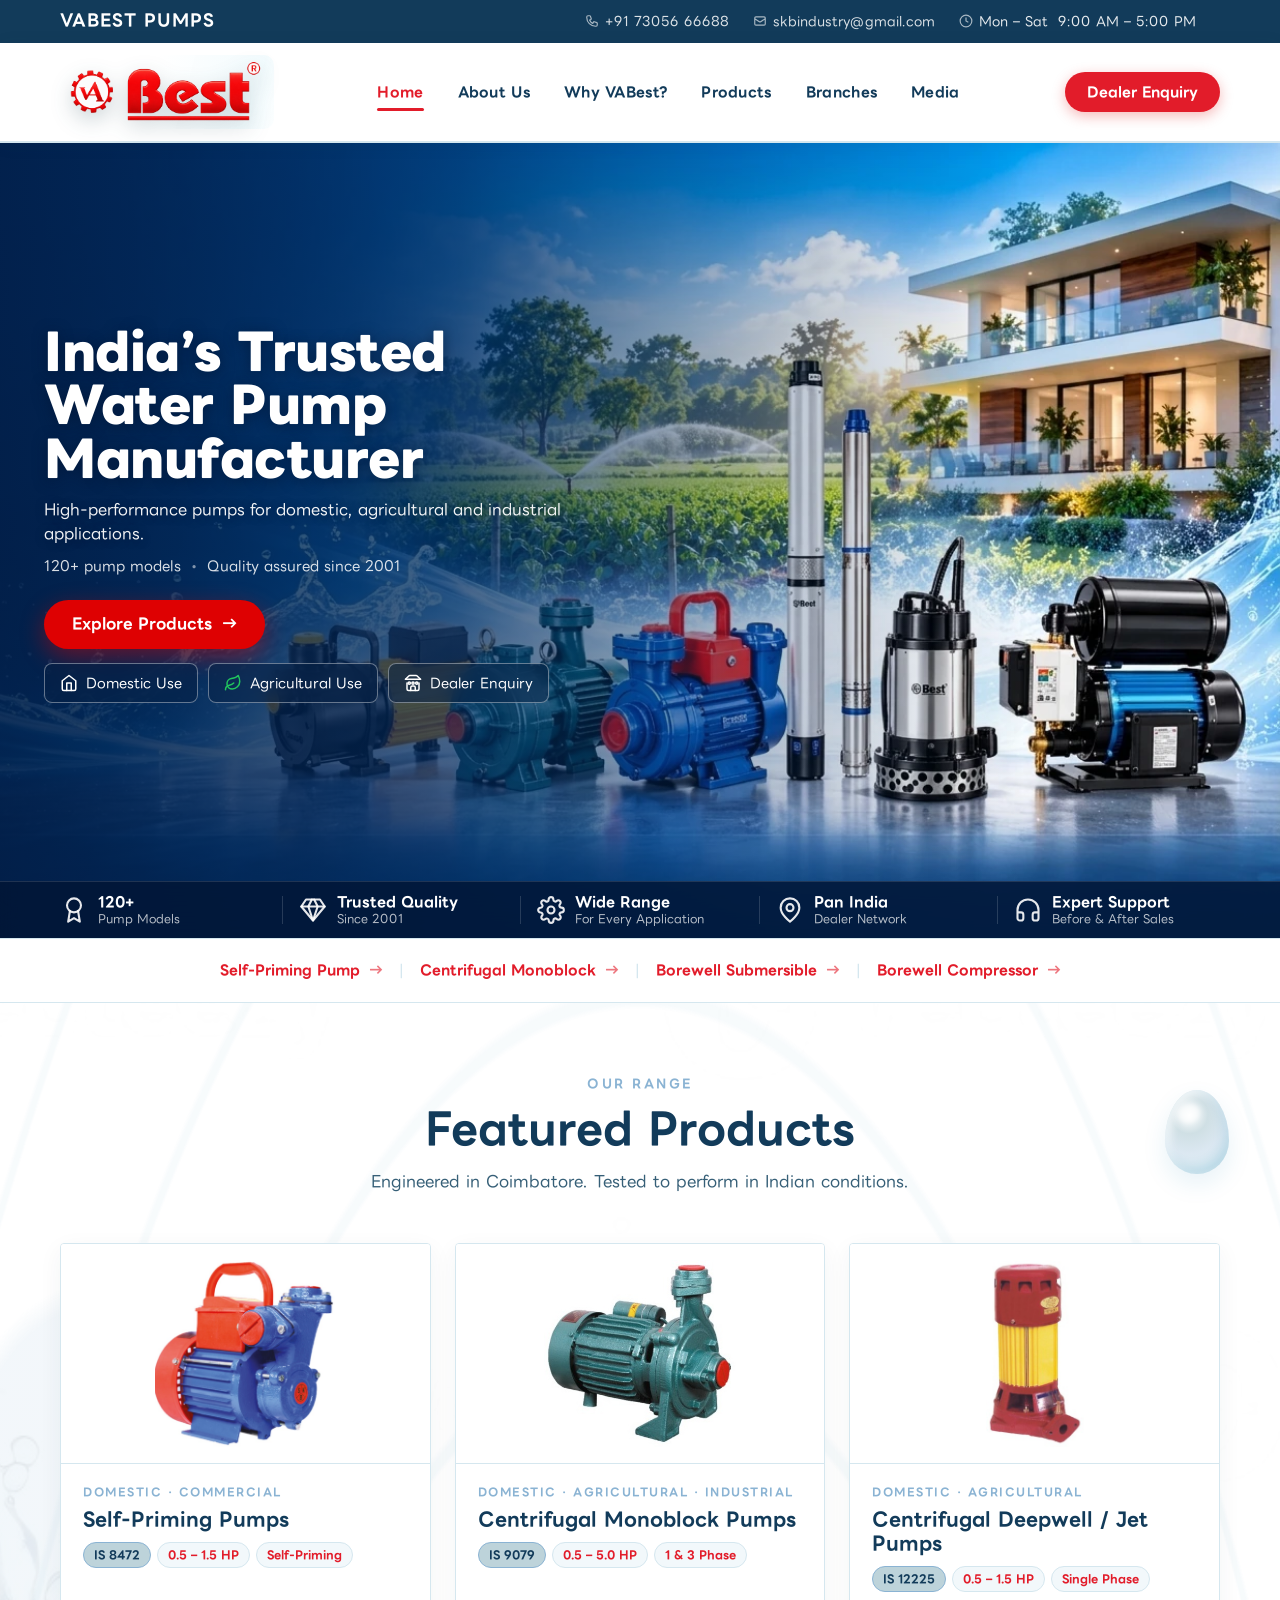
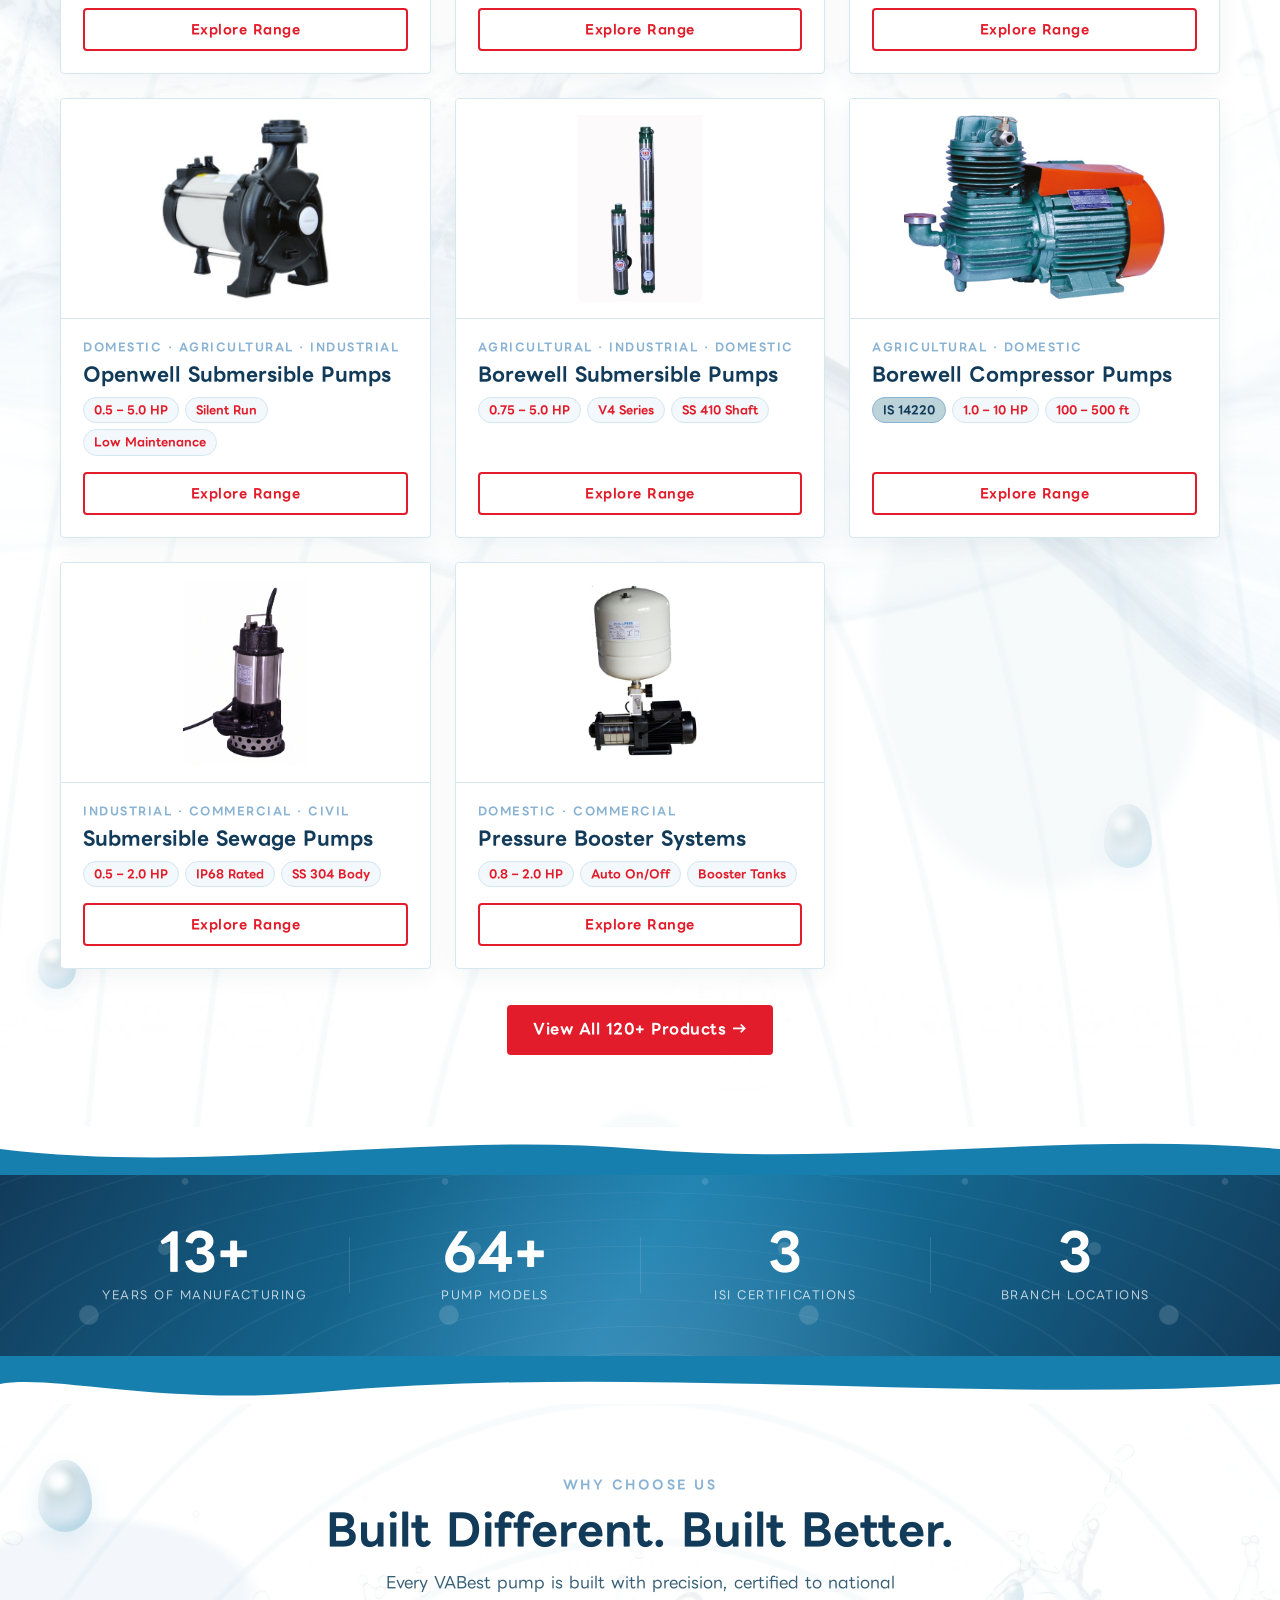
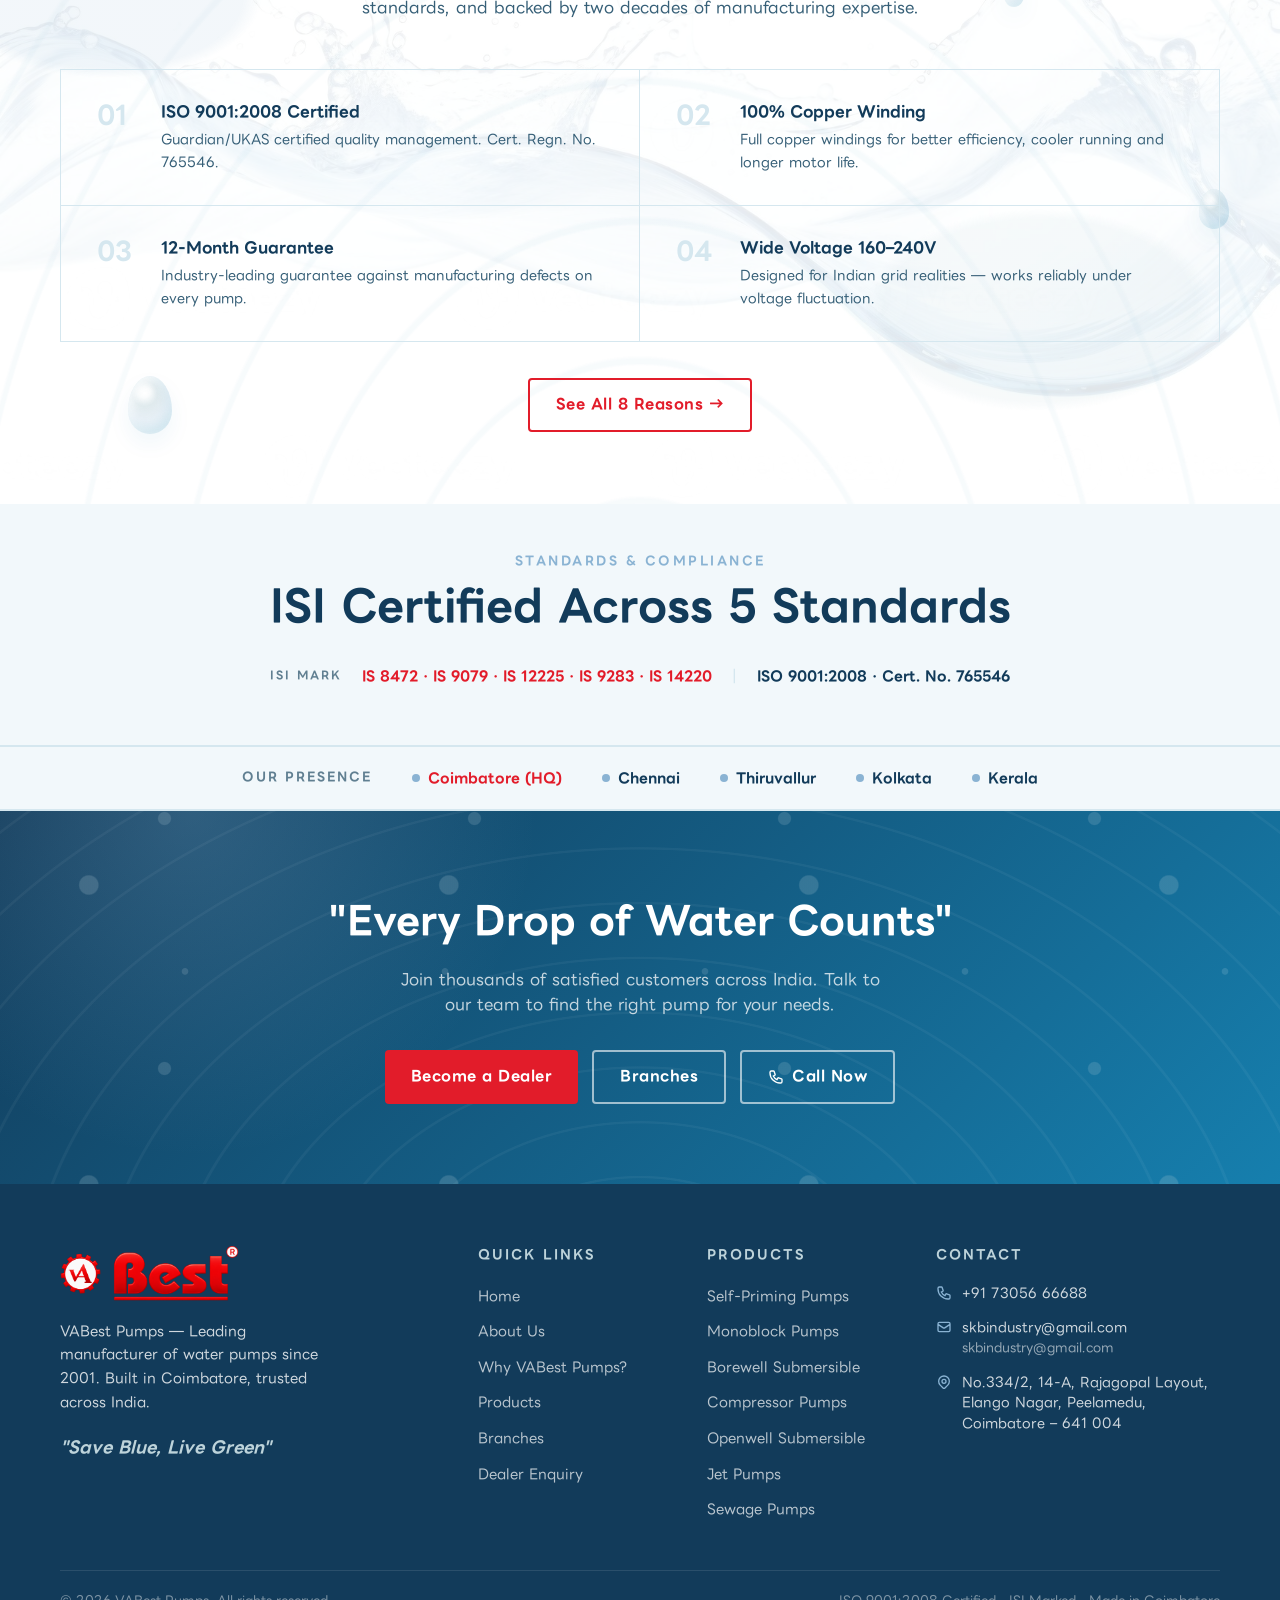
==== commit da5e91a9: "Implement modern high-conversion hero first fold matching approved design" ====
--- a/index.html
+++ b/index.html
@@ -7,7 +7,7 @@
   <meta name="description" content="VABest Pumps — Leading manufacturer of water pumps since 2001. Specializing in Borewell Compressors, Centrifugal Monoblocks, and Submersible Pumps. ISI Certified." />
   <link rel="preconnect" href="https://fonts.googleapis.com" />
   <link rel="preconnect" href="https://fonts.gstatic.com" crossorigin />
-  <link rel="stylesheet" href="assets/css/style.css?v=19" />
+  <link rel="stylesheet" href="assets/css/style.css?v=20" />
 <script type="application/ld+json">
 {
   "@context": "https://schema.org",
@@ -120,70 +120,95 @@
     </div>
   </div>
 
-  <!-- HERO -->
-  <section class="hero">
-
-    <div class="hero-overlay"></div>
+  <!-- HERO FIRST FOLD -->
+  <section class="hero hero-first-fold">
+    <div class="hero-overlay-gradient"></div>
     <div class="container hero-container">
       <div class="hero-content">
-        <div class="hero-badge">
-          <svg width="14" height="14" fill="currentColor" viewBox="0 0 20 20"><path fill-rule="evenodd" d="M6.267 3.455a3.066 3.066 0 001.745-.723 3.066 3.066 0 013.976 0 3.066 3.066 0 001.745.723 3.066 3.066 0 012.812 2.812c.051.643.304 1.254.723 1.745a3.066 3.066 0 010 3.976 3.066 3.066 0 00-.723 1.745 3.066 3.066 0 01-2.812 2.812 3.066 3.066 0 00-1.745.723 3.066 3.066 0 01-3.976 0 3.066 3.066 0 00-1.745-.723 3.066 3.066 0 01-2.812-2.812 3.066 3.066 0 00-.723-1.745 3.066 3.066 0 010-3.976 3.066 3.066 0 00.723-1.745 3.066 3.066 0 012.812-2.812zm7.44 5.252a1 1 0 00-1.414-1.414L9 10.586 7.707 9.293a1 1 0 00-1.414 1.414l2 2a1 1 0 001.414 0l4-4z"/></svg>
-          ISO 9001:2008 Certified · ISI Marked
-        </div>
-        <h1>India's Trusted<br /><span>Water Pump</span><br />Manufacturer</h1>
-        <p>VABest Pumps — 120+ pump models built in Coimbatore for domestic, agricultural &amp; industrial needs. Quality assured since 2001.</p>
-        <div class="hero-actions">
-          <a href="products.html" class="btn btn-cta">Explore Products</a>
-          <a href="dealer.html" class="btn btn-outline-white">Dealer Enquiry</a>
-        </div>
-      </div>
-      <div class="hero-logo-wrap">
-        <img src="assets/images/logo-vabest.png" alt="VABest Logo" class="hero-right-logo" />
-      </div>
-    </div>
-
-    <!-- animated wave at hero bottom -->
-    <div class="hero-waves" aria-hidden="true">
-      <svg class="wave-back" viewBox="0 0 2880 70" preserveAspectRatio="none" xmlns="http://www.w3.org/2000/svg">
-        <path fill="#ffffff" d="M0,42 C240,18 480,58 720,42 C960,26 1200,58 1440,42 C1680,26 1920,58 2160,42 C2400,26 2640,58 2880,42 L2880,70 L0,70 Z"/>
-      </svg>
-      <svg class="wave-front" viewBox="0 0 2880 70" preserveAspectRatio="none" xmlns="http://www.w3.org/2000/svg">
-        <path fill="#ffffff" d="M0,52 C360,22 720,62 1080,48 C1440,34 1800,60 2160,44 C2520,28 2700,56 2880,52 L2880,70 L0,70 Z"/>
-      </svg>
+        <h1 class="hero-title">India’s Trusted<br />Water Pump<br />Manufacturer</h1>
+        <p class="hero-subtext">High-performance pumps for domestic, agricultural and industrial applications.</p>
+        <div class="hero-meta">
+          <span>120+ pump models</span>
+          <span class="hero-meta-dot">•</span>
+          <span>Quality assured since 2001</span>
+        </div>
+        <div class="hero-actions-wrap">
+          <a href="products.html" class="btn-hero-primary">Explore Products <span class="arrow" aria-hidden="true">→</span></a>
+          <div class="hero-quick-pills">
+            <a href="products.html?filter=regenerative" class="hero-pill-btn">
+              <svg width="18" height="18" viewBox="0 0 24 24" fill="none" stroke="currentColor" stroke-width="2" stroke-linecap="round" stroke-linejoin="round" aria-hidden="true"><path d="m3 9 9-7 9 7v11a2 2 0 0 1-2 2H5a2 2 0 0 1-2-2z"/><polyline points="9 22 9 12 15 12 15 22"/></svg>
+              <span>Domestic Use</span>
+            </a>
+            <a href="products.html?filter=monoblock" class="hero-pill-btn">
+              <svg width="18" height="18" viewBox="0 0 24 24" fill="none" stroke="#22c55e" stroke-width="2" stroke-linecap="round" stroke-linejoin="round" aria-hidden="true"><path d="M11 20A7 7 0 0 1 9.8 6.1C15.5 5 17 4.48 19 2c1 2 2 4.18 2 8 0 5.5-4.78 10-10 10Z"/><path d="M2 21c0-3 1.85-5.36 5.08-6C9.5 14.52 12 13 13 12"/></svg>
+              <span>Agricultural Use</span>
+            </a>
+            <a href="dealer.html" class="hero-pill-btn">
+              <svg width="18" height="18" viewBox="0 0 24 24" fill="none" stroke="currentColor" stroke-width="2" stroke-linecap="round" stroke-linejoin="round" aria-hidden="true"><path d="m2 7 4.41-4.41A2 2 0 0 1 7.83 2h8.34a2 2 0 0 1 1.42.59L22 7"/><path d="M4 12v8a2 2 0 0 0 2 2h12a2 2 0 0 0 2-2v-8"/><path d="M15 22v-4a2 2 0 0 0-2-2h-2a2 2 0 0 0-2 2v4"/><path d="M2 7h20"/><circle cx="7" cy="12" r="1.5"/><circle cx="12" cy="12" r="1.5"/><circle cx="17" cy="12" r="1.5"/></svg>
+              <span>Dealer Enquiry</span>
+            </a>
+          </div>
+        </div>
+      </div>
+    </div>
+
+    <!-- Integrated Glassmorphism Trust Bar -->
+    <div class="hero-trust-bar">
+      <div class="container">
+        <div class="hero-trust-grid">
+          <div class="hero-trust-item">
+            <div class="hero-trust-icon">
+              <svg width="28" height="28" viewBox="0 0 24 24" fill="none" stroke="currentColor" stroke-width="1.8" stroke-linecap="round" stroke-linejoin="round"><circle cx="12" cy="8" r="6"/><path d="M15.477 12.89 17 22l-5-3-5 3 1.523-9.11"/></svg>
+            </div>
+            <div class="hero-trust-text">
+              <strong>120+</strong>
+              <span>Pump Models</span>
+            </div>
+          </div>
+          <div class="hero-trust-divider"></div>
+          <div class="hero-trust-item">
+            <div class="hero-trust-icon">
+              <svg width="28" height="28" viewBox="0 0 24 24" fill="none" stroke="currentColor" stroke-width="1.8" stroke-linecap="round" stroke-linejoin="round"><path d="M6 3h12l4 6-10 12L2 9z"/><path d="M11 3 8 9l4 12 4-12-3-6"/><path d="M2 9h20"/></svg>
+            </div>
+            <div class="hero-trust-text">
+              <strong>Trusted Quality</strong>
+              <span>Since 2001</span>
+            </div>
+          </div>
+          <div class="hero-trust-divider"></div>
+          <div class="hero-trust-item">
+            <div class="hero-trust-icon">
+              <svg width="28" height="28" viewBox="0 0 24 24" fill="none" stroke="currentColor" stroke-width="1.8" stroke-linecap="round" stroke-linejoin="round"><circle cx="12" cy="12" r="3"/><path d="M19.4 15a1.65 1.65 0 0 0 .33 1.82l.06.06a2 2 0 0 1 0 2.83 2 2 0 0 1-2.83 0l-.06-.06a1.65 1.65 0 0 0-1.82-.33 1.65 1.65 0 0 0-1 1.51V21a2 2 0 0 1-2 2 2 2 0 0 1-2-2v-.09A1.65 1.65 0 0 0 9 19.4a1.65 1.65 0 0 0-1.82.33l-.06.06a2 2 0 0 1-2.83 0 2 2 0 0 1 0-2.83l.06-.06a1.65 1.65 0 0 0 .33-1.82 1.65 1.65 0 0 0-1.51-1H3a2 2 0 0 1-2-2 2 2 0 0 1 2-2h.09A1.65 1.65 0 0 0 4.6 9a1.65 1.65 0 0 0-.33-1.82l-.06-.06a2 2 0 0 1 0-2.83 2 2 0 0 1 2.83 0l.06.06a1.65 1.65 0 0 0 1.82.33H9a1.65 1.65 0 0 0 1-1.51V3a2 2 0 0 1 2-2 2 2 0 0 1 2 2v.09a1.65 1.65 0 0 0 1 1.51 1.65 1.65 0 0 0 1.82-.33l.06-.06a2 2 0 0 1 2.83 0 2 2 0 0 1 0 2.83l-.06.06a1.65 1.65 0 0 0-.33 1.82V9a1.65 1.65 0 0 0 1.51 1H21a2 2 0 0 1 2 2 2 2 0 0 1-2 2h-.09a1.65 1.65 0 0 0-1.51 1z"/></svg>
+            </div>
+            <div class="hero-trust-text">
+              <strong>Wide Range</strong>
+              <span>For Every Application</span>
+            </div>
+          </div>
+          <div class="hero-trust-divider"></div>
+          <div class="hero-trust-item">
+            <div class="hero-trust-icon">
+              <svg width="28" height="28" viewBox="0 0 24 24" fill="none" stroke="currentColor" stroke-width="1.8" stroke-linecap="round" stroke-linejoin="round"><path d="M20 10c0 6-8 12-8 12s-8-6-8-12a8 8 0 0 1 16 0Z"/><circle cx="12" cy="10" r="3"/></svg>
+            </div>
+            <div class="hero-trust-text">
+              <strong>Pan India</strong>
+              <span>Dealer Network</span>
+            </div>
+          </div>
+          <div class="hero-trust-divider"></div>
+          <div class="hero-trust-item">
+            <div class="hero-trust-icon">
+              <svg width="28" height="28" viewBox="0 0 24 24" fill="none" stroke="currentColor" stroke-width="1.8" stroke-linecap="round" stroke-linejoin="round"><path d="M3 14h3a2 2 0 0 1 2 2v3a2 2 0 0 1-2 2H5a2 2 0 0 1-2-2v-7a9 9 0 0 1 18 0v7a2 2 0 0 1-2 2h-1a2 2 0 0 1-2-2v-3a2 2 0 0 1 2-2h3"/></svg>
+            </div>
+            <div class="hero-trust-text">
+              <strong>Expert Support</strong>
+              <span>Before &amp; After Sales</span>
+            </div>
+          </div>
+        </div>
+      </div>
     </div>
   </section>
-
-  <!-- TRUST BAR -->
-  <div class="trust-bar">
-    <div class="container">
-      <div class="trust-items">
-        <div class="trust-item">
-          <svg width="18" height="18" fill="none" viewBox="0 0 24 24" stroke="currentColor" stroke-width="2"><path d="M9 12l2 2 4-4m5.618-4.016A11.955 11.955 0 0112 2.944a11.955 11.955 0 01-8.618 3.04A12.02 12.02 0 003 9c0 5.591 3.824 10.29 9 11.622 5.176-1.332 9-6.03 9-11.622 0-1.042-.133-2.052-.382-3.016z"/></svg>
-          ISO 9001:2008
-        </div>
-        <div class="trust-divider"></div>
-        <div class="trust-item">
-          <svg width="18" height="18" fill="none" viewBox="0 0 24 24" stroke="currentColor" stroke-width="2"><path d="M11.049 2.927c.3-.921 1.603-.921 1.902 0l1.519 4.674a1 1 0 00.95.69h4.915c.969 0 1.371 1.24.588 1.81l-3.976 2.888a1 1 0 00-.363 1.118l1.518 4.674c.3.922-.755 1.688-1.538 1.118l-3.976-2.888a1 1 0 00-1.176 0l-3.976 2.888c-.783.57-1.838-.197-1.538-1.118l1.518-4.674a1 1 0 00-.363-1.118l-3.976-2.888c-.784-.57-.38-1.81.588-1.81h4.914a1 1 0 00.951-.69l1.519-4.674z"/></svg>
-          5 ISI Standards
-        </div>
-        <div class="trust-divider"></div>
-        <div class="trust-item">
-          <svg width="18" height="18" fill="none" viewBox="0 0 24 24" stroke="currentColor" stroke-width="2"><path d="M13 10V3L4 14h7v7l9-11h-7z"/></svg>
-          100% Copper Winding
-        </div>
-        <div class="trust-divider"></div>
-        <div class="trust-item">
-          <svg width="18" height="18" fill="none" viewBox="0 0 24 24" stroke="currentColor" stroke-width="2"><path d="M12 8v4l3 3m6-3a9 9 0 11-18 0 9 9 0 0118 0z"/></svg>
-          12-Month Guarantee
-        </div>
-        <div class="trust-divider"></div>
-        <div class="trust-item">
-          <svg width="18" height="18" fill="none" viewBox="0 0 24 24" stroke="currentColor" stroke-width="2"><path d="M3.055 11H5a2 2 0 012 2v1a2 2 0 002 2 2 2 0 012 2v2.945M8 3.935V5.5A2.5 2.5 0 0010.5 8h.5a2 2 0 012 2 2 2 0 104 0 2 2 0 012-2h1.064M15 20.488V18a2 2 0 012-2h3.064"/></svg>
-          Made in Coimbatore
-        </div>
-      </div>
-    </div>
-  </div>
 
   <!-- APPLICATION STRIP -->
   <div class="app-strip">
--- a/assets/css/style.css
+++ b/assets/css/style.css
@@ -218,7 +218,20 @@
   white-space: nowrap;
 }
 .main-nav a:hover { color: var(--primary); background: var(--bg-light); }
-.main-nav a.active { color: var(--primary); }
+.main-nav a.active {
+  color: var(--primary);
+  position: relative;
+}
+.main-nav a.active::after {
+  content: '';
+  position: absolute;
+  bottom: 0px;
+  left: 14px;
+  right: 14px;
+  height: 3px;
+  background: var(--primary);
+  border-radius: 9999px;
+}
 
 .nav-right {
   display: flex;
@@ -227,10 +240,10 @@
   justify-self: end;
 }
 .nav-right .nav-cta {
-  background: var(--cta);
+  background: var(--primary);
   color: #fff;
-  padding: 8px 18px;
-  border-radius: var(--radius);
+  padding: 9px 22px;
+  border-radius: 9999px;
   font-weight: 700;
   white-space: nowrap;
   font-family: var(--font-sub);
@@ -238,8 +251,14 @@
   transition: all var(--transition);
   display: inline-flex;
   align-items: center;
-}
-.nav-right .nav-cta:hover { background: var(--cta-dark); color: #fff; }
+  box-shadow: 0 4px 14px rgba(222, 1, 2, 0.28);
+}
+.nav-right .nav-cta:hover {
+  background: var(--primary-dark);
+  color: #fff;
+  transform: translateY(-1px);
+  box-shadow: 0 6px 18px rgba(222, 1, 2, 0.42);
+}
 
 .hamburger {
   display: none;
@@ -605,6 +624,292 @@
   width: 200%;
   height: 70px;
 }
+
+/* ─── Modern Hero First Fold ────────────────────────── */
+.hero-first-fold {
+  position: relative;
+  min-height: calc(100vh - 105px);
+  display: flex;
+  flex-direction: column;
+  justify-content: space-between;
+  background-color: #032044;
+  background-image: url('../images/hero-vabest-banner.webp'), url('../images/hero-vabest-banner.jpg');
+  background-position: center right;
+  background-size: cover;
+  background-repeat: no-repeat;
+  padding: 24px 0 0 0;
+  overflow: hidden;
+}
+
+.hero-first-fold::before,
+.hero-first-fold::after {
+  display: none !important;
+}
+
+.hero-overlay-gradient {
+  position: absolute;
+  inset: 0;
+  background: linear-gradient(
+    90deg,
+    rgba(2, 28, 68, 0.88) 0%,
+    rgba(2, 42, 92, 0.72) 36%,
+    rgba(2, 42, 92, 0.28) 60%,
+    transparent 80%
+  );
+  pointer-events: none;
+  z-index: 1;
+}
+
+.hero-first-fold .hero-container {
+  position: relative;
+  z-index: 2;
+  width: 100%;
+  max-width: 1240px;
+  margin: auto auto;
+  padding: 10px 24px;
+  display: block;
+}
+
+.hero-first-fold .hero-content {
+  max-width: 580px;
+}
+
+.hero-first-fold .hero-title {
+  font-family: var(--font-head);
+  font-size: clamp(2.1rem, 3.8vw, 3.5rem);
+  font-weight: 800;
+  color: #ffffff;
+  line-height: 1.1;
+  letter-spacing: -0.5px;
+  margin: 0 0 12px 0;
+  text-shadow: 0 2px 14px rgba(0, 20, 50, 0.6);
+}
+
+.hero-first-fold .hero-subtext {
+  font-family: var(--font-head);
+  font-size: clamp(0.95rem, 1.22vw, 1.1rem);
+  font-weight: 400;
+  color: rgba(255, 255, 255, 0.94);
+  line-height: 1.5;
+  margin: 0 0 10px 0;
+  text-shadow: 0 1px 8px rgba(0, 20, 50, 0.5);
+}
+
+.hero-first-fold .hero-meta {
+  display: flex;
+  align-items: center;
+  gap: 10px;
+  font-family: var(--font-head);
+  font-size: 0.88rem;
+  font-weight: 400;
+  color: rgba(255, 255, 255, 0.85);
+  margin-bottom: 22px;
+}
+
+.hero-meta-dot {
+  color: rgba(255, 255, 255, 0.5);
+  font-size: 0.9rem;
+}
+
+.hero-actions-wrap {
+  display: flex;
+  flex-direction: column;
+  gap: 14px;
+}
+
+.btn-hero-primary {
+  display: inline-flex;
+  align-items: center;
+  justify-content: center;
+  gap: 10px;
+  align-self: flex-start;
+  background: #DE0102;
+  color: #ffffff;
+  font-family: var(--font-head);
+  font-size: 0.96rem;
+  font-weight: 700;
+  padding: 12px 28px;
+  border-radius: 9999px;
+  text-decoration: none;
+  box-shadow: 0 8px 24px rgba(222, 1, 2, 0.45);
+  transition: all 0.25s cubic-bezier(0.16, 1, 0.3, 1);
+}
+
+.btn-hero-primary:hover {
+  background: #bd0102;
+  transform: translateY(-2px);
+  box-shadow: 0 12px 28px rgba(222, 1, 2, 0.6);
+}
+
+.btn-hero-primary .arrow {
+  transition: transform 0.2s ease;
+}
+
+.btn-hero-primary:hover .arrow {
+  transform: translateX(4px);
+}
+
+.hero-quick-pills {
+  display: flex;
+  align-items: center;
+  gap: 10px;
+  flex-wrap: wrap;
+}
+
+.hero-pill-btn {
+  display: inline-flex;
+  align-items: center;
+  gap: 8px;
+  background: rgba(4, 30, 66, 0.5);
+  border: 1.5px solid rgba(255, 255, 255, 0.38);
+  backdrop-filter: blur(10px);
+  -webkit-backdrop-filter: blur(10px);
+  color: #ffffff;
+  font-family: var(--font-head);
+  font-size: 0.86rem;
+  font-weight: 500;
+  padding: 8px 15px;
+  border-radius: 8px;
+  text-decoration: none;
+  transition: all 0.25s ease;
+}
+
+.hero-pill-btn:hover {
+  background: rgba(255, 255, 255, 0.2);
+  border-color: #ffffff;
+  transform: translateY(-2px);
+  color: #ffffff;
+}
+
+.hero-pill-btn svg {
+  flex-shrink: 0;
+}
+
+/* ─── Hero Trust Bar (Glassmorphic) ─────────────────── */
+.hero-trust-bar {
+  position: relative;
+  z-index: 2;
+  width: 100%;
+  background: rgba(2, 22, 54, 0.84);
+  border-top: 1px solid rgba(255, 255, 255, 0.12);
+  backdrop-filter: blur(16px);
+  -webkit-backdrop-filter: blur(16px);
+  padding: 12px 0;
+  margin-top: 20px;
+}
+
+.hero-trust-grid {
+  display: flex;
+  align-items: center;
+  justify-content: space-between;
+  gap: 16px;
+}
+
+.hero-trust-item {
+  display: flex;
+  align-items: center;
+  gap: 10px;
+  flex: 1;
+}
+
+.hero-trust-icon {
+  color: rgba(255, 255, 255, 0.9);
+  flex-shrink: 0;
+  display: flex;
+  align-items: center;
+  justify-content: center;
+}
+
+.hero-trust-text {
+  display: flex;
+  flex-direction: column;
+  line-height: 1.2;
+}
+
+.hero-trust-text strong {
+  font-family: var(--font-head);
+  font-size: 0.9rem;
+  font-weight: 700;
+  color: #ffffff;
+  white-space: nowrap;
+}
+
+.hero-trust-text span {
+  font-family: var(--font-head);
+  font-size: 0.74rem;
+  color: rgba(255, 255, 255, 0.72);
+  white-space: nowrap;
+}
+
+.hero-trust-divider {
+  width: 1px;
+  height: 28px;
+  background: rgba(255, 255, 255, 0.15);
+  flex-shrink: 0;
+}
+
+@media (max-width: 1024px) {
+  .hero-trust-grid {
+    flex-wrap: wrap;
+    justify-content: center;
+    gap: 16px 30px;
+  }
+  .hero-trust-divider {
+    display: none;
+  }
+}
+
+@media (max-width: 768px) {
+  .hero-first-fold {
+    min-height: auto;
+    padding: 16px 0 0 0;
+    background-position: 72% center;
+  }
+  .hero-overlay-gradient {
+    background: linear-gradient(
+      180deg,
+      rgba(2, 24, 60, 0.88) 0%,
+      rgba(2, 38, 86, 0.74) 45%,
+      rgba(2, 38, 86, 0.40) 80%,
+      rgba(2, 22, 54, 0.85) 100%
+    );
+  }
+  .hero-first-fold .hero-container {
+    padding: 28px 20px 12px;
+  }
+  .hero-first-fold .hero-content {
+    max-width: 100%;
+    text-align: left;
+  }
+  .hero-first-fold .hero-title {
+    font-size: 2.2rem;
+    margin-top: 4px;
+  }
+  .hero-quick-pills {
+    flex-wrap: wrap;
+  }
+  .hero-trust-grid {
+    display: grid;
+    grid-template-columns: repeat(2, 1fr);
+    gap: 16px;
+  }
+}
+
+@media (max-width: 480px) {
+  .hero-first-fold .hero-title {
+    font-size: 1.85rem;
+  }
+  .btn-hero-primary {
+    width: 100%;
+  }
+  .hero-pill-btn {
+    width: 100%;
+    justify-content: center;
+  }
+  .hero-trust-grid {
+    grid-template-columns: 1fr;
+  }
+}
 .hero-waves .wave-back {
   animation: waveScroll 9s linear infinite;
   opacity: 0.35;
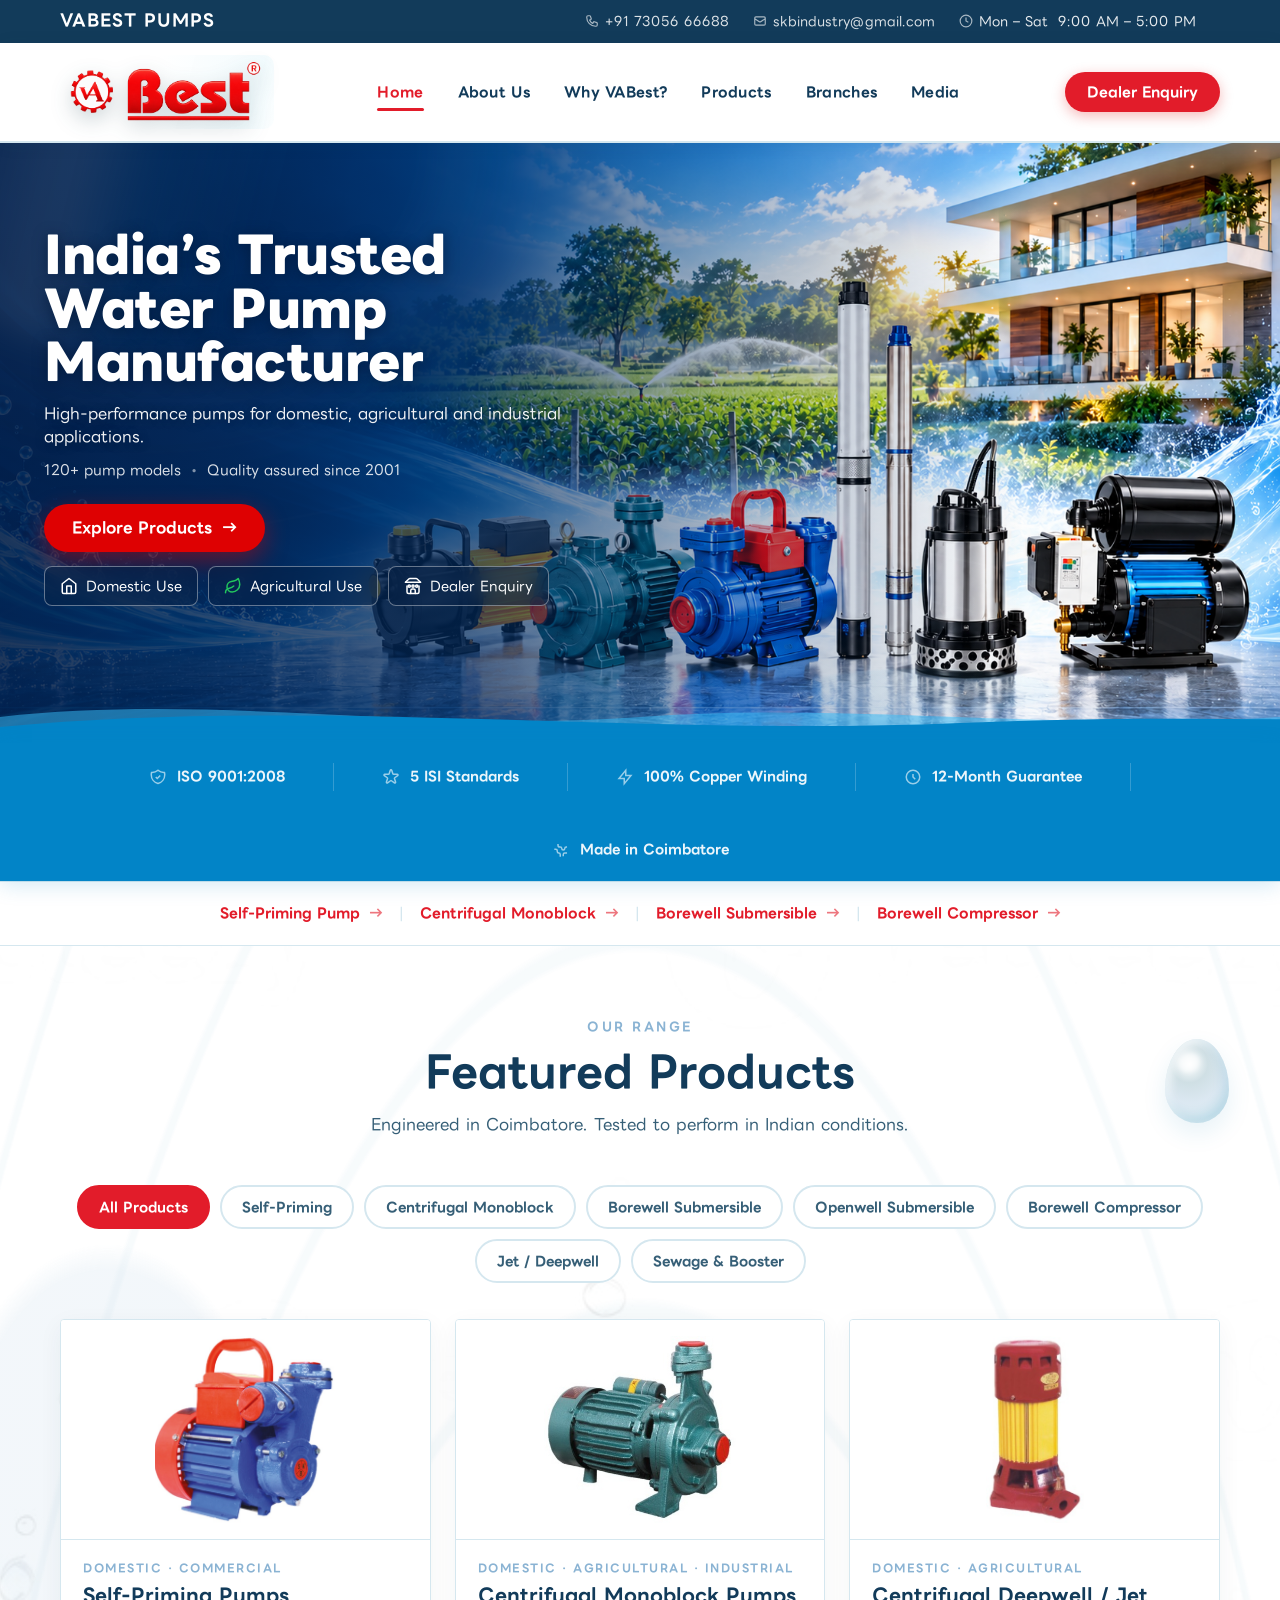
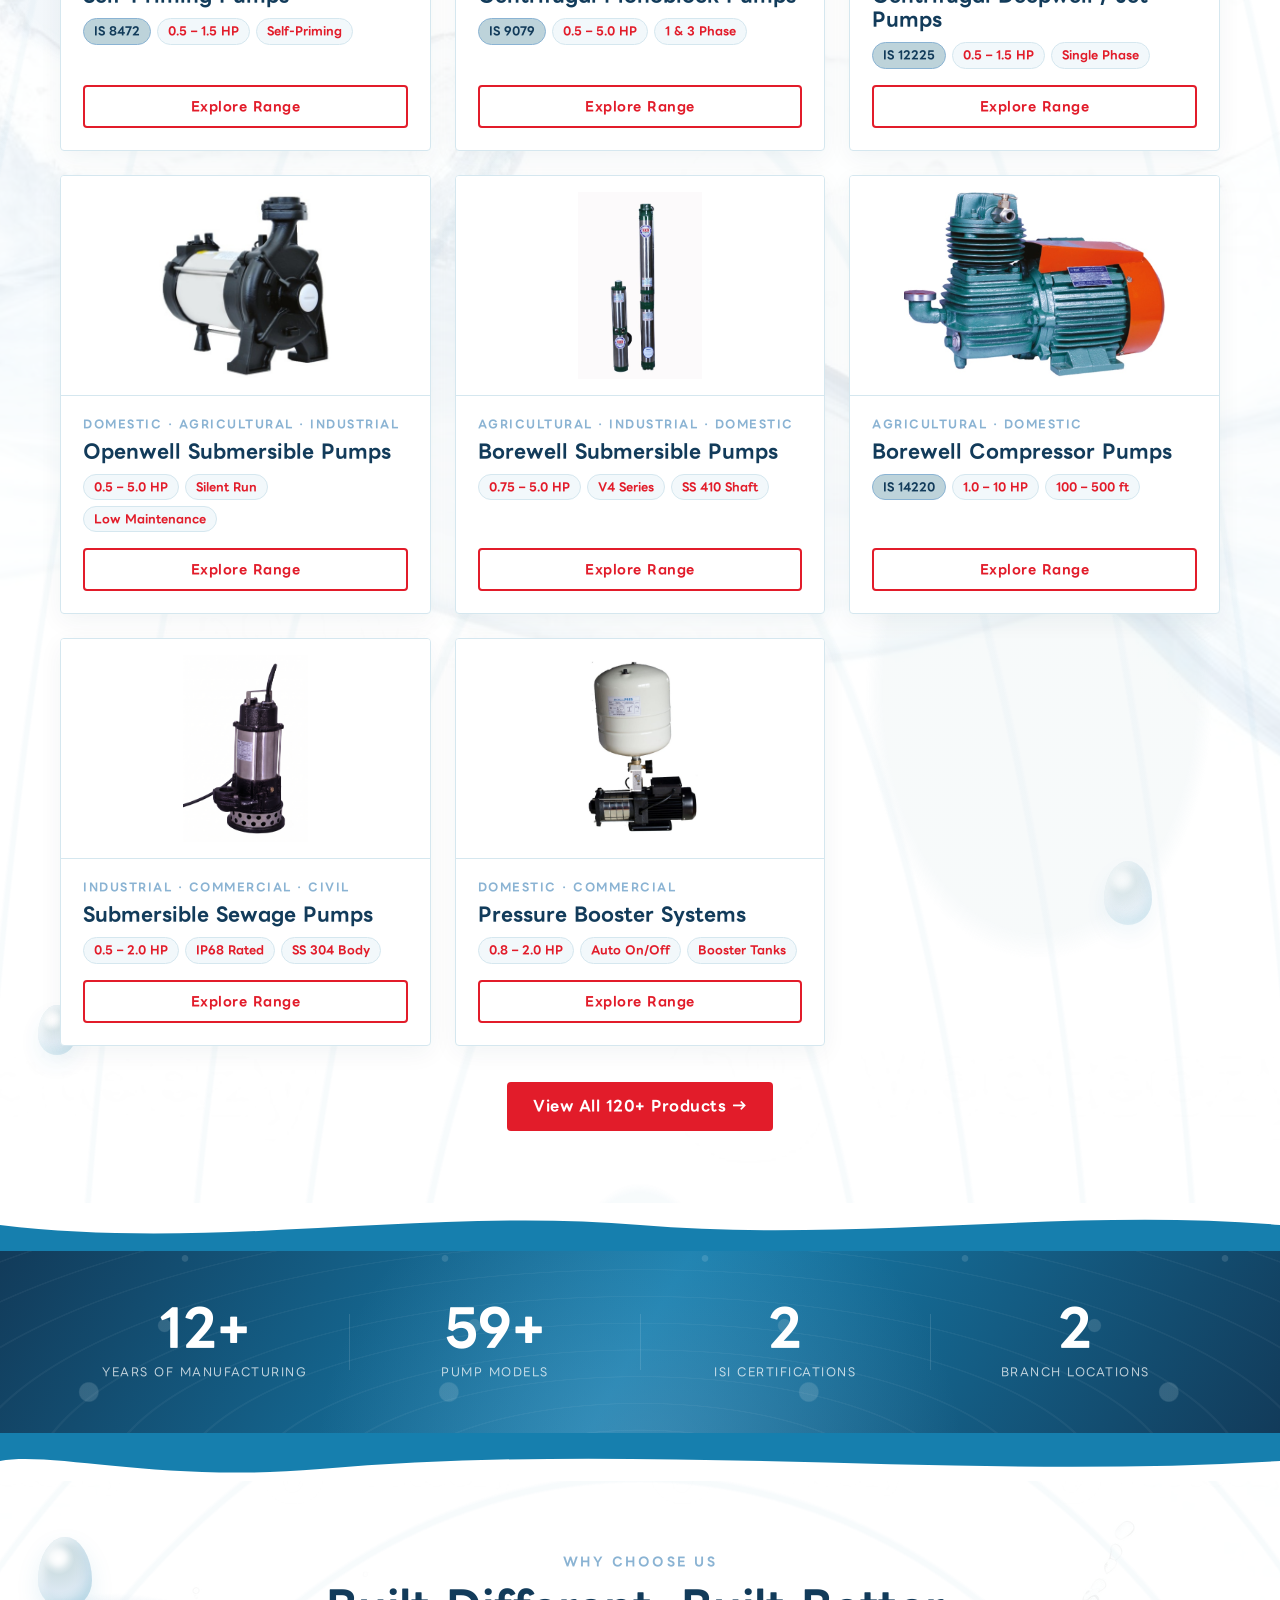
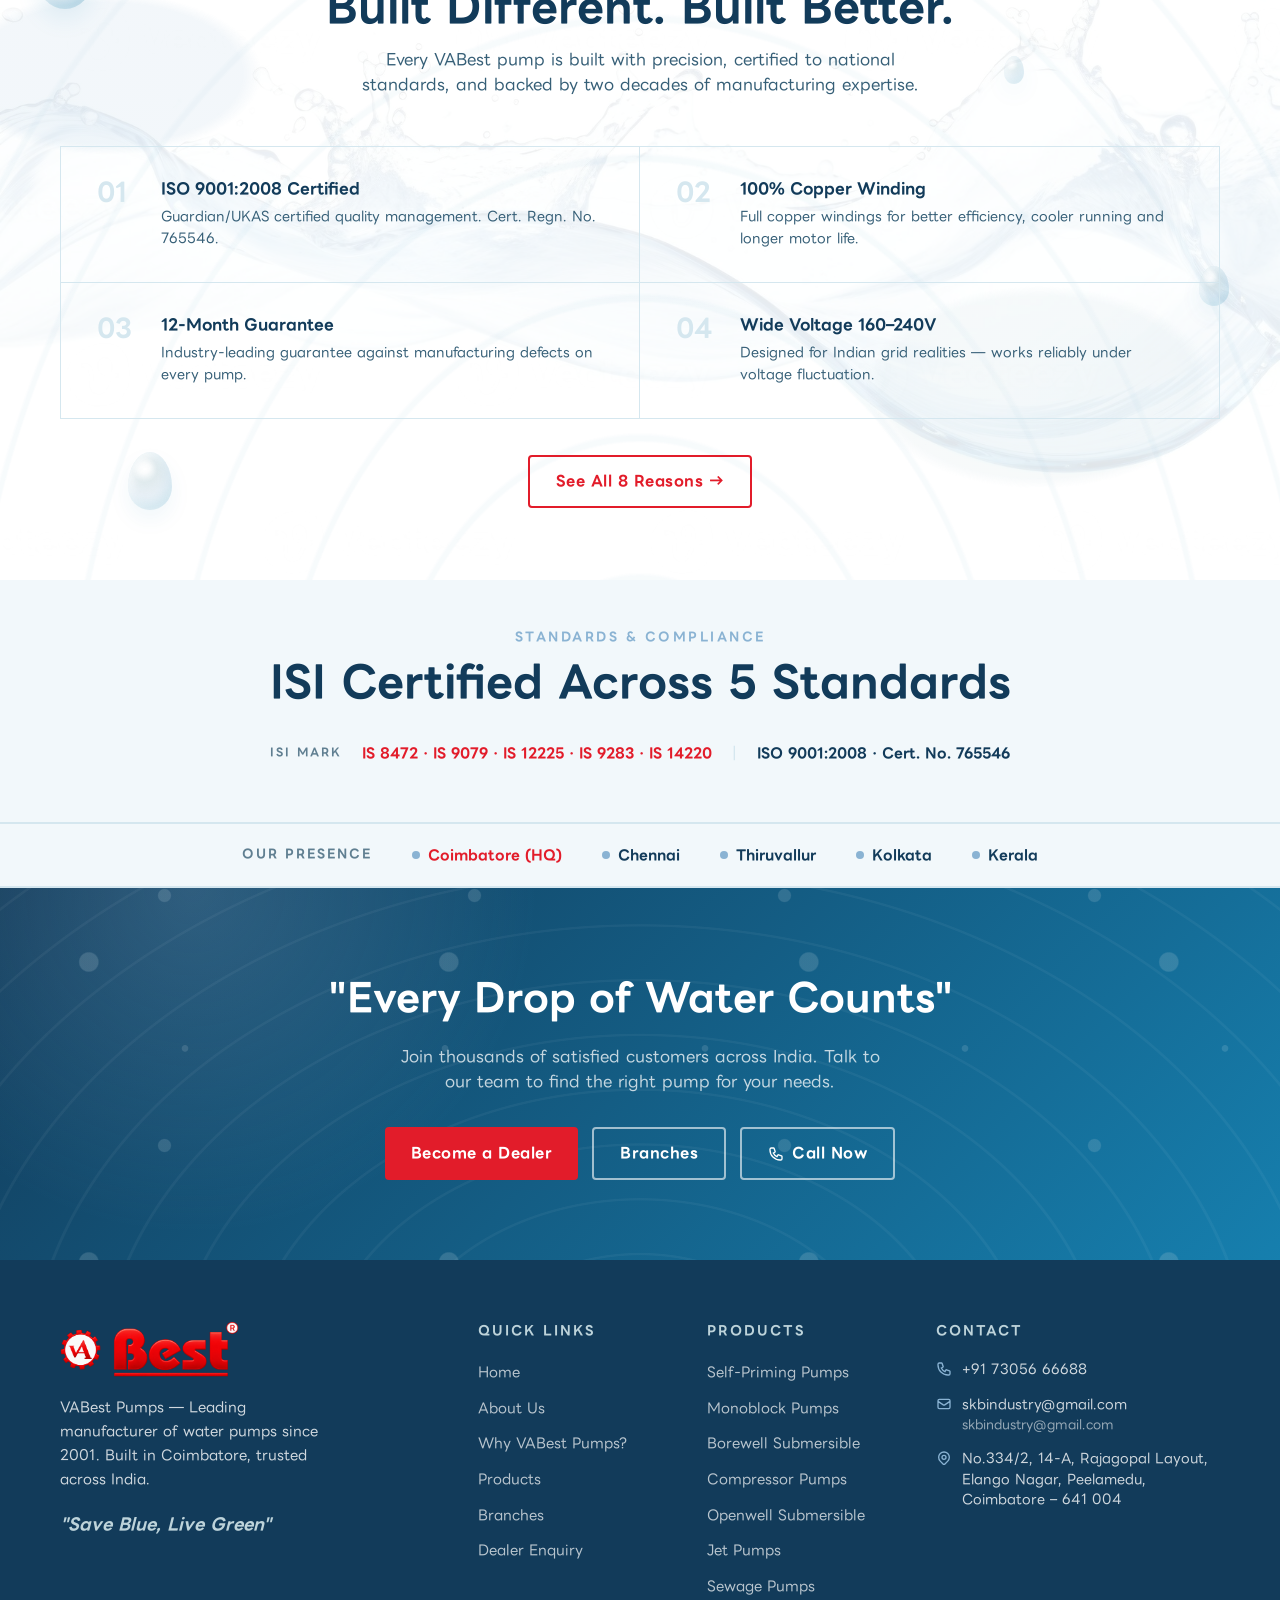
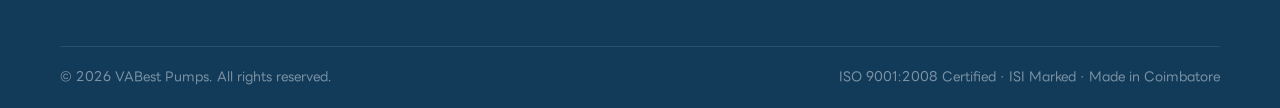
==== commit cf6f43c9: "Integrate water pump hero scene and flowing waves" ====
--- a/index.html
+++ b/index.html
@@ -7,7 +7,7 @@
   <meta name="description" content="VABest Pumps — Leading manufacturer of water pumps since 2001. Specializing in Borewell Compressors, Centrifugal Monoblocks, and Submersible Pumps. ISI Certified." />
   <link rel="preconnect" href="https://fonts.googleapis.com" />
   <link rel="preconnect" href="https://fonts.gstatic.com" crossorigin />
-  <link rel="stylesheet" href="assets/css/style.css?v=20" />
+  <link rel="stylesheet" href="assets/css/style.css?v=21" />
 <script type="application/ld+json">
 {
   "@context": "https://schema.org",
@@ -151,64 +151,48 @@
         </div>
       </div>
     </div>
-
-    <!-- Integrated Glassmorphism Trust Bar -->
-    <div class="hero-trust-bar">
-      <div class="container">
-        <div class="hero-trust-grid">
-          <div class="hero-trust-item">
-            <div class="hero-trust-icon">
-              <svg width="28" height="28" viewBox="0 0 24 24" fill="none" stroke="currentColor" stroke-width="1.8" stroke-linecap="round" stroke-linejoin="round"><circle cx="12" cy="8" r="6"/><path d="M15.477 12.89 17 22l-5-3-5 3 1.523-9.11"/></svg>
-            </div>
-            <div class="hero-trust-text">
-              <strong>120+</strong>
-              <span>Pump Models</span>
-            </div>
-          </div>
-          <div class="hero-trust-divider"></div>
-          <div class="hero-trust-item">
-            <div class="hero-trust-icon">
-              <svg width="28" height="28" viewBox="0 0 24 24" fill="none" stroke="currentColor" stroke-width="1.8" stroke-linecap="round" stroke-linejoin="round"><path d="M6 3h12l4 6-10 12L2 9z"/><path d="M11 3 8 9l4 12 4-12-3-6"/><path d="M2 9h20"/></svg>
-            </div>
-            <div class="hero-trust-text">
-              <strong>Trusted Quality</strong>
-              <span>Since 2001</span>
-            </div>
-          </div>
-          <div class="hero-trust-divider"></div>
-          <div class="hero-trust-item">
-            <div class="hero-trust-icon">
-              <svg width="28" height="28" viewBox="0 0 24 24" fill="none" stroke="currentColor" stroke-width="1.8" stroke-linecap="round" stroke-linejoin="round"><circle cx="12" cy="12" r="3"/><path d="M19.4 15a1.65 1.65 0 0 0 .33 1.82l.06.06a2 2 0 0 1 0 2.83 2 2 0 0 1-2.83 0l-.06-.06a1.65 1.65 0 0 0-1.82-.33 1.65 1.65 0 0 0-1 1.51V21a2 2 0 0 1-2 2 2 2 0 0 1-2-2v-.09A1.65 1.65 0 0 0 9 19.4a1.65 1.65 0 0 0-1.82.33l-.06.06a2 2 0 0 1-2.83 0 2 2 0 0 1 0-2.83l.06-.06a1.65 1.65 0 0 0 .33-1.82 1.65 1.65 0 0 0-1.51-1H3a2 2 0 0 1-2-2 2 2 0 0 1 2-2h.09A1.65 1.65 0 0 0 4.6 9a1.65 1.65 0 0 0-.33-1.82l-.06-.06a2 2 0 0 1 0-2.83 2 2 0 0 1 2.83 0l.06.06a1.65 1.65 0 0 0 1.82.33H9a1.65 1.65 0 0 0 1-1.51V3a2 2 0 0 1 2-2 2 2 0 0 1 2 2v.09a1.65 1.65 0 0 0 1 1.51 1.65 1.65 0 0 0 1.82-.33l.06-.06a2 2 0 0 1 2.83 0 2 2 0 0 1 0 2.83l-.06.06a1.65 1.65 0 0 0-.33 1.82V9a1.65 1.65 0 0 0 1.51 1H21a2 2 0 0 1 2 2 2 2 0 0 1-2 2h-.09a1.65 1.65 0 0 0-1.51 1z"/></svg>
-            </div>
-            <div class="hero-trust-text">
-              <strong>Wide Range</strong>
-              <span>For Every Application</span>
-            </div>
-          </div>
-          <div class="hero-trust-divider"></div>
-          <div class="hero-trust-item">
-            <div class="hero-trust-icon">
-              <svg width="28" height="28" viewBox="0 0 24 24" fill="none" stroke="currentColor" stroke-width="1.8" stroke-linecap="round" stroke-linejoin="round"><path d="M20 10c0 6-8 12-8 12s-8-6-8-12a8 8 0 0 1 16 0Z"/><circle cx="12" cy="10" r="3"/></svg>
-            </div>
-            <div class="hero-trust-text">
-              <strong>Pan India</strong>
-              <span>Dealer Network</span>
-            </div>
-          </div>
-          <div class="hero-trust-divider"></div>
-          <div class="hero-trust-item">
-            <div class="hero-trust-icon">
-              <svg width="28" height="28" viewBox="0 0 24 24" fill="none" stroke="currentColor" stroke-width="1.8" stroke-linecap="round" stroke-linejoin="round"><path d="M3 14h3a2 2 0 0 1 2 2v3a2 2 0 0 1-2 2H5a2 2 0 0 1-2-2v-7a9 9 0 0 1 18 0v7a2 2 0 0 1-2 2h-1a2 2 0 0 1-2-2v-3a2 2 0 0 1 2-2h3"/></svg>
-            </div>
-            <div class="hero-trust-text">
-              <strong>Expert Support</strong>
-              <span>Before &amp; After Sales</span>
-            </div>
-          </div>
-        </div>
-      </div>
+    <!-- animated water flow at hero bottom -->
+    <div class="hero-waves" aria-hidden="true">
+      <svg class="wave-back" viewBox="0 0 2880 70" preserveAspectRatio="none" xmlns="http://www.w3.org/2000/svg">
+        <path fill="#38BDF8" d="M0,42 C240,18 480,58 720,42 C960,26 1200,58 1440,42 C1680,26 1920,58 2160,42 C2400,26 2640,58 2880,42 L2880,70 L0,70 Z"/>
+      </svg>
+      <svg class="wave-front" viewBox="0 0 2880 70" preserveAspectRatio="none" xmlns="http://www.w3.org/2000/svg">
+        <path fill="#0284C7" d="M0,52 C360,22 720,62 1080,48 C1440,34 1800,60 2160,44 C2520,28 2700,56 2880,52 L2880,70 L0,70 Z"/>
+      </svg>
     </div>
   </section>
+
+  <!-- TRUST BAR -->
+  <div class="trust-bar">
+    <div class="container">
+      <div class="trust-items">
+        <div class="trust-item">
+          <svg width="18" height="18" fill="none" viewBox="0 0 24 24" stroke="currentColor" stroke-width="2"><path d="M9 12l2 2 4-4m5.618-4.016A11.955 11.955 0 0112 2.944a11.955 11.955 0 01-8.618 3.04A12.02 12.02 0 003 9c0 5.591 3.824 10.29 9 11.622 5.176-1.332 9-6.03 9-11.622 0-1.042-.133-2.052-.382-3.016z"/></svg>
+          ISO 9001:2008
+        </div>
+        <div class="trust-divider"></div>
+        <div class="trust-item">
+          <svg width="18" height="18" fill="none" viewBox="0 0 24 24" stroke="currentColor" stroke-width="2"><path d="M11.049 2.927c.3-.921 1.603-.921 1.902 0l1.519 4.674a1 1 0 00.95.69h4.915c.969 0 1.371 1.24.588 1.81l-3.976 2.888a1 1 0 00-.363 1.118l1.518 4.674c.3.922-.755 1.688-1.538 1.118l-3.976-2.888a1 1 0 00-1.176 0l-3.976 2.888c-.783.57-1.838-.197-1.538-1.118l1.518-4.674a1 1 0 00-.363-1.118l-3.976-2.888c-.784-.57-.38-1.81.588-1.81h4.914a1 1 0 00.951-.69l1.519-4.674z"/></svg>
+          5 ISI Standards
+        </div>
+        <div class="trust-divider"></div>
+        <div class="trust-item">
+          <svg width="18" height="18" fill="none" viewBox="0 0 24 24" stroke="currentColor" stroke-width="2"><path d="M13 10V3L4 14h7v7l9-11h-7z"/></svg>
+          100% Copper Winding
+        </div>
+        <div class="trust-divider"></div>
+        <div class="trust-item">
+          <svg width="18" height="18" fill="none" viewBox="0 0 24 24" stroke="currentColor" stroke-width="2"><path d="M12 8v4l3 3m6-3a9 9 0 11-18 0 9 9 0 0118 0z"/></svg>
+          12-Month Guarantee
+        </div>
+        <div class="trust-divider"></div>
+        <div class="trust-item">
+          <svg width="18" height="18" fill="none" viewBox="0 0 24 24" stroke="currentColor" stroke-width="2"><path d="M3.055 11H5a2 2 0 012 2v1a2 2 0 002 2 2 2 0 012 2v2.945M8 3.935V5.5A2.5 2.5 0 0010.5 8h.5a2 2 0 012 2 2 2 0 104 0 2 2 0 012-2h1.064M15 20.488V18a2 2 0 012-2h3.064"/></svg>
+          Made in Coimbatore
+        </div>
+      </div>
+    </div>
+  </div>
 
   <!-- APPLICATION STRIP -->
   <div class="app-strip">
@@ -240,9 +224,21 @@
         <h2>Featured Products</h2>
         <p>Engineered in Coimbatore. Tested to perform in Indian conditions.</p>
       </div>
+
+      <!-- Tab sets for products -->
+      <div class="filter-bar" id="homeFilterBar" style="justify-content: center; margin-bottom: 36px;">
+        <button class="filter-btn active" data-filter="all">All Products</button>
+        <button class="filter-btn" data-filter="regenerative">Self-Priming</button>
+        <button class="filter-btn" data-filter="monoblock">Centrifugal Monoblock</button>
+        <button class="filter-btn" data-filter="borewell-sub">Borewell Submersible</button>
+        <button class="filter-btn" data-filter="openwell">Openwell Submersible</button>
+        <button class="filter-btn" data-filter="compressor">Borewell Compressor</button>
+        <button class="filter-btn" data-filter="jet">Jet / Deepwell</button>
+        <button class="filter-btn" data-filter="sewage">Sewage &amp; Booster</button>
+      </div>
       <div class="products-grid">
         <!-- 1. Centrifugal Regenerative Pumps -->
-        <div class="product-card">
+        <div class="product-card" data-cat="regenerative">
           <div class="product-img-wrap" onclick="openLightbox('assets/images/type-regenerative.jpg')">
             <img src="assets/images/type-regenerative.jpg" alt="Self-Priming Pump" loading="lazy" />
             <div class="zoom-overlay">
@@ -263,7 +259,7 @@
           </div>
         </div>
         <!-- 2. Centrifugal Monoblock Pumps -->
-        <div class="product-card">
+        <div class="product-card" data-cat="monoblock">
           <div class="product-img-wrap" onclick="openLightbox('assets/images/type-monoblock.jpg')">
             <img src="assets/images/type-monoblock.jpg" alt="Centrifugal Monoblock Pump" loading="lazy" />
             <div class="zoom-overlay">
@@ -284,7 +280,7 @@
           </div>
         </div>
         <!-- 3. Centrifugal Deepwell / Jet Pumps -->
-        <div class="product-card">
+        <div class="product-card" data-cat="jet">
           <div class="product-img-wrap" onclick="openLightbox('assets/images/type-jet.jpg')">
             <img src="assets/images/type-jet.jpg" alt="Centrifugal Deepwell / Jet Pump" loading="lazy" />
             <div class="zoom-overlay">
@@ -305,7 +301,7 @@
           </div>
         </div>
         <!-- 4. Openwell Submersible Pumps -->
-        <div class="product-card">
+        <div class="product-card" data-cat="openwell">
           <div class="product-img-wrap" onclick="openLightbox('assets/images/type-openwell.jpg')">
             <img src="assets/images/type-openwell.jpg" alt="Openwell Submersible Pump" loading="lazy" />
             <div class="zoom-overlay">
@@ -326,7 +322,7 @@
           </div>
         </div>
         <!-- 5. Borewell Submersible Pumps -->
-        <div class="product-card">
+        <div class="product-card" data-cat="borewell-sub">
           <div class="product-img-wrap" onclick="openLightbox('assets/images/type-borewell-sub.jpg')">
             <img src="assets/images/type-borewell-sub.jpg" alt="Borewell Submersible Pump" loading="lazy" />
             <div class="zoom-overlay">
@@ -347,7 +343,7 @@
           </div>
         </div>
         <!-- 6. Borewell Compressor Pumps -->
-        <div class="product-card">
+        <div class="product-card" data-cat="compressor">
           <div class="product-img-wrap" onclick="openLightbox('assets/images/type-compressor.jpg')">
             <img src="assets/images/type-compressor.jpg" alt="Borewell Compressor Pump" loading="lazy" />
             <div class="zoom-overlay">
@@ -368,7 +364,7 @@
           </div>
         </div>
         <!-- 7. Submersible Sewage Pumps -->
-        <div class="product-card">
+        <div class="product-card" data-cat="sewage">
           <div class="product-img-wrap" onclick="openLightbox('assets/images/type-sewage.png?v=5')">
             <img src="assets/images/type-sewage.png?v=5" alt="Submersible Sewage Pump" loading="lazy" />
             <div class="zoom-overlay">
@@ -389,7 +385,7 @@
           </div>
         </div>
         <!-- 8. Pressure Booster Systems -->
-        <div class="product-card">
+        <div class="product-card" data-cat="sewage booster">
           <div class="product-img-wrap" onclick="openLightbox('assets/images/type-booster.jpg?v=5')">
             <img src="assets/images/type-booster.jpg?v=5" alt="Pressure Booster System" loading="lazy" />
             <div class="zoom-overlay">
--- a/assets/css/style.css
+++ b/assets/css/style.css
@@ -628,22 +628,50 @@
 /* ─── Modern Hero First Fold ────────────────────────── */
 .hero-first-fold {
   position: relative;
-  min-height: calc(100vh - 105px);
+  min-height: calc(100vh - 120px);
+  min-height: 600px;
   display: flex;
   flex-direction: column;
-  justify-content: space-between;
+  justify-content: center;
   background-color: #032044;
-  background-image: url('../images/hero-vabest-banner.webp'), url('../images/hero-vabest-banner.jpg');
+  background-image: url('../images/hero-vabest-water-v2.png');
   background-position: center right;
   background-size: cover;
   background-repeat: no-repeat;
-  padding: 24px 0 0 0;
+  padding: 40px 0 90px 0;
   overflow: hidden;
 }
 
-.hero-first-fold::before,
+.hero-first-fold::before {
+  display: block;
+  content: '';
+  position: absolute;
+  inset: auto -12% -18% -12%;
+  height: 58%;
+  z-index: 1;
+  pointer-events: none;
+  opacity: .34;
+  background:
+    radial-gradient(ellipse at 18% 48%, rgba(186,230,253,.30) 0 6%, transparent 7%),
+    radial-gradient(ellipse at 68% 54%, rgba(125,211,252,.26) 0 8%, transparent 9%),
+    repeating-radial-gradient(ellipse at 50% 100%, transparent 0 48px, rgba(255,255,255,.09) 50px 53px, transparent 56px 98px);
+  animation: heroWaterFlow 15s ease-in-out infinite;
+}
+
 .hero-first-fold::after {
-  display: none !important;
+  display: block;
+  content: '';
+  position: absolute;
+  left: -10%;
+  right: -10%;
+  bottom: 46px;
+  height: 120px;
+  z-index: 1;
+  pointer-events: none;
+  opacity: .30;
+  background: linear-gradient(104deg, transparent 8%, rgba(255,255,255,.34) 38%, rgba(56,189,248,.18) 51%, transparent 72%);
+  filter: blur(16px);
+  animation: heroWaterShimmer 8s ease-in-out infinite;
 }
 
 .hero-overlay-gradient {
@@ -660,6 +688,16 @@
   z-index: 1;
 }
 
+@keyframes heroWaterFlow {
+  0%, 100% { transform: translate3d(-3%, 0, 0) scaleX(1.02); }
+  50% { transform: translate3d(4%, -8px, 0) scaleX(.98); }
+}
+
+@keyframes heroWaterShimmer {
+  0%, 100% { transform: translateX(-8%) skewX(-8deg); opacity: .16; }
+  50% { transform: translateX(9%) skewX(5deg); opacity: .42; }
+}
+
 .hero-first-fold .hero-container {
   position: relative;
   z-index: 2;
@@ -863,7 +901,7 @@
   .hero-first-fold {
     min-height: auto;
     padding: 16px 0 0 0;
-    background-position: 72% center;
+    background-position: 66% center;
   }
   .hero-overlay-gradient {
     background: linear-gradient(
@@ -912,7 +950,7 @@
 }
 .hero-waves .wave-back {
   animation: waveScroll 9s linear infinite;
-  opacity: 0.35;
+  opacity: 0.52;
 }
 .hero-waves .wave-front {
   animation: waveScroll 6s linear infinite reverse;
@@ -1260,8 +1298,11 @@
 
 /* ─── Trust Bar ─────────────────────────────────────── */
 .trust-bar {
-  background: var(--primary);
-  padding: 22px 0;
+  background: #0284C7;
+  padding: 20px 0;
+  position: relative;
+  z-index: 5;
+  box-shadow: 0 4px 20px rgba(2, 132, 199, 0.18);
 }
 .trust-items {
   display: flex;
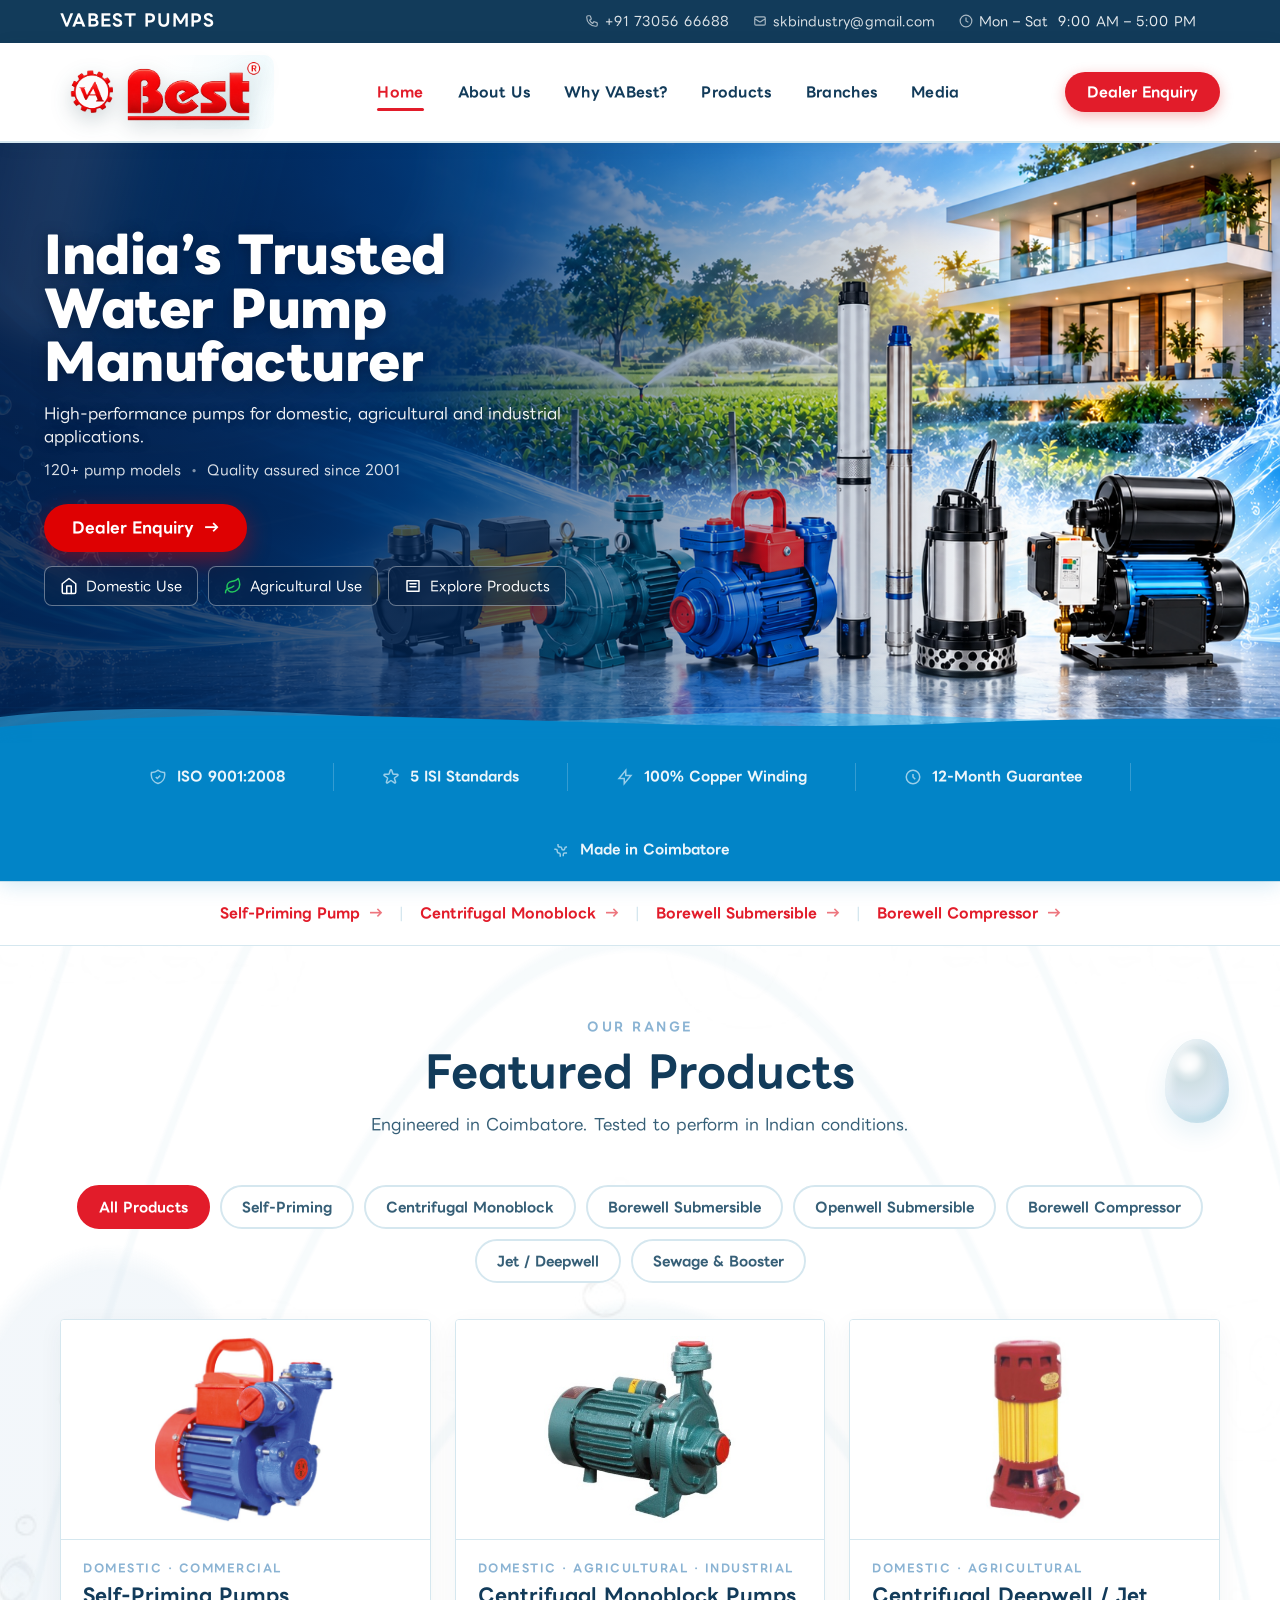
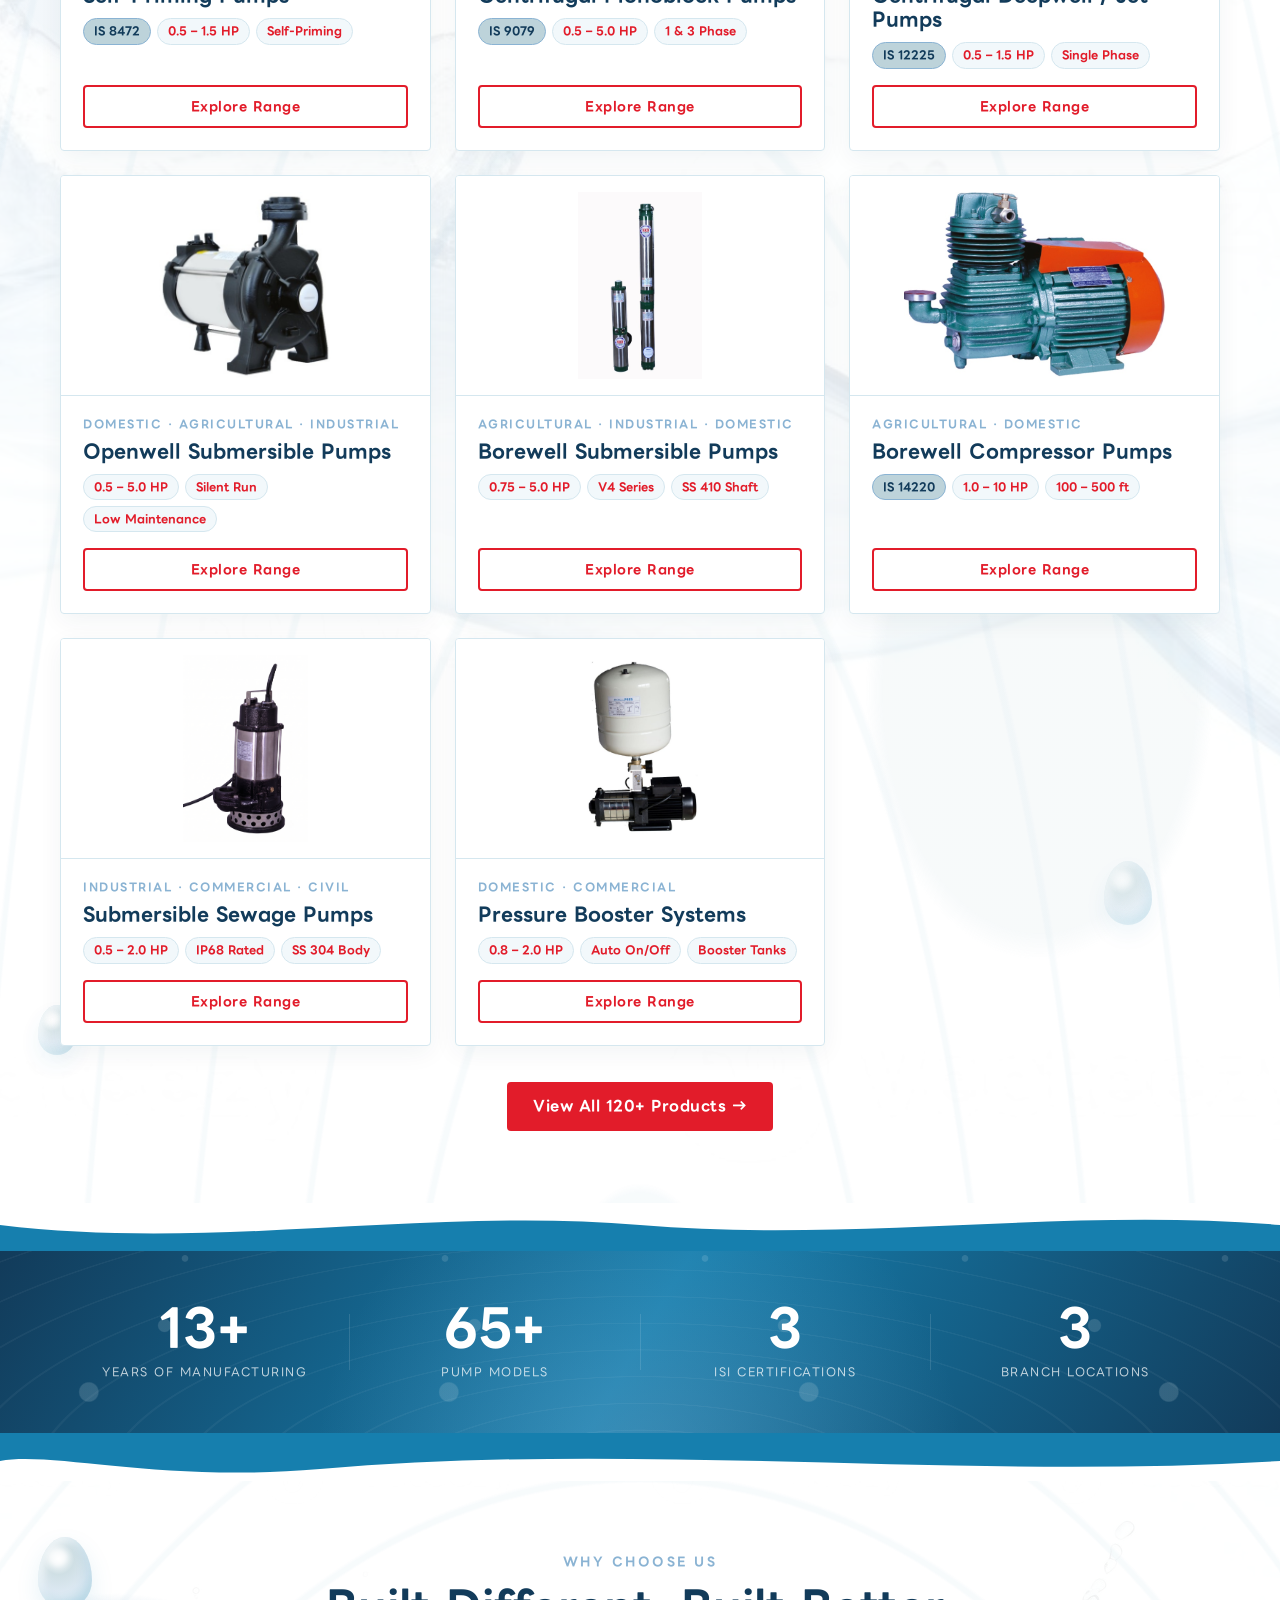
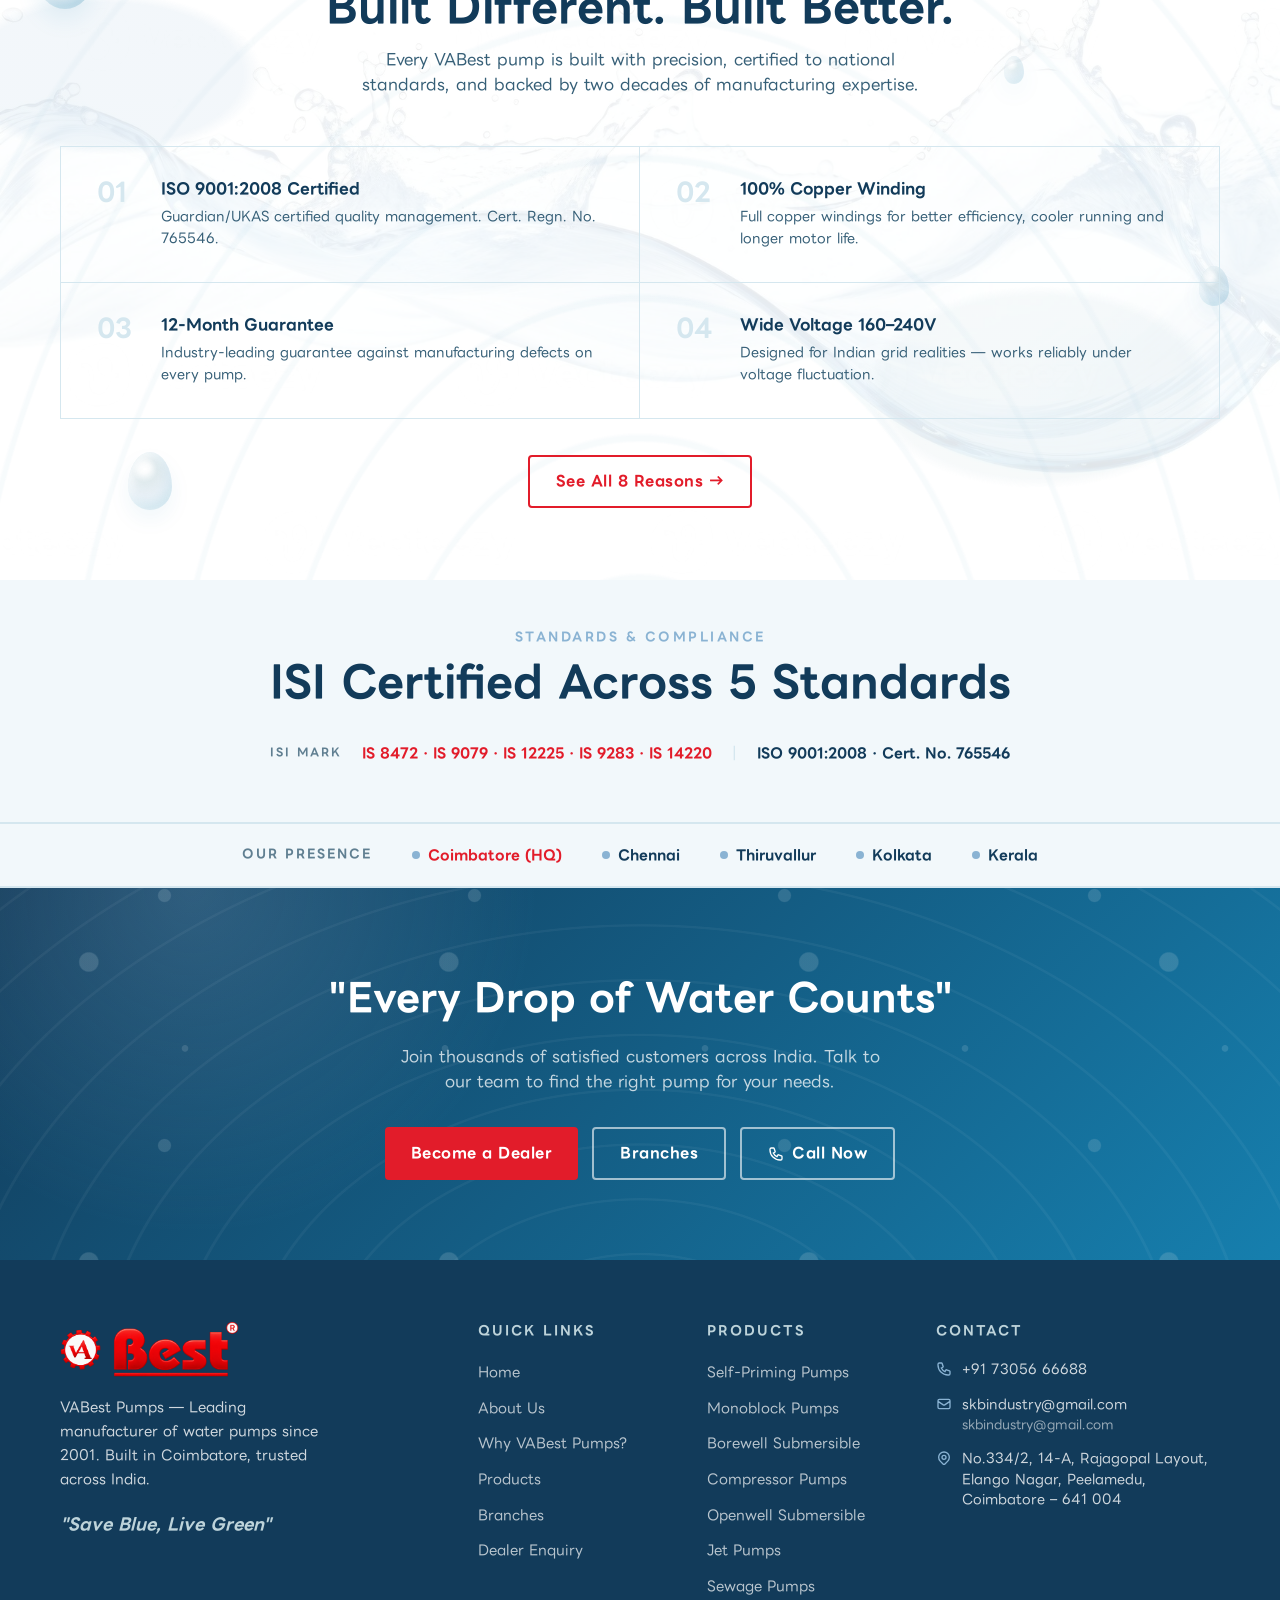
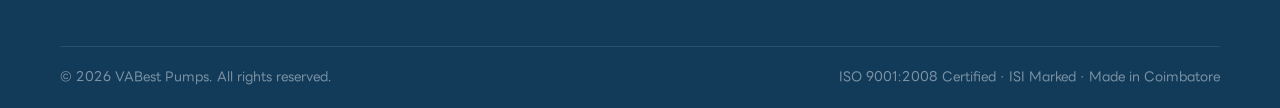
==== commit c226ca4e: "Prioritize dealer enquiry in homepage hero" ====
--- a/index.html
+++ b/index.html
@@ -133,7 +133,7 @@
           <span>Quality assured since 2001</span>
         </div>
         <div class="hero-actions-wrap">
-          <a href="products.html" class="btn-hero-primary">Explore Products <span class="arrow" aria-hidden="true">→</span></a>
+          <a href="dealer.html" class="btn-hero-primary">Dealer Enquiry <span class="arrow" aria-hidden="true">→</span></a>
           <div class="hero-quick-pills">
             <a href="products.html?filter=regenerative" class="hero-pill-btn">
               <svg width="18" height="18" viewBox="0 0 24 24" fill="none" stroke="currentColor" stroke-width="2" stroke-linecap="round" stroke-linejoin="round" aria-hidden="true"><path d="m3 9 9-7 9 7v11a2 2 0 0 1-2 2H5a2 2 0 0 1-2-2z"/><polyline points="9 22 9 12 15 12 15 22"/></svg>
@@ -143,9 +143,9 @@
               <svg width="18" height="18" viewBox="0 0 24 24" fill="none" stroke="#22c55e" stroke-width="2" stroke-linecap="round" stroke-linejoin="round" aria-hidden="true"><path d="M11 20A7 7 0 0 1 9.8 6.1C15.5 5 17 4.48 19 2c1 2 2 4.18 2 8 0 5.5-4.78 10-10 10Z"/><path d="M2 21c0-3 1.85-5.36 5.08-6C9.5 14.52 12 13 13 12"/></svg>
               <span>Agricultural Use</span>
             </a>
-            <a href="dealer.html" class="hero-pill-btn">
-              <svg width="18" height="18" viewBox="0 0 24 24" fill="none" stroke="currentColor" stroke-width="2" stroke-linecap="round" stroke-linejoin="round" aria-hidden="true"><path d="m2 7 4.41-4.41A2 2 0 0 1 7.83 2h8.34a2 2 0 0 1 1.42.59L22 7"/><path d="M4 12v8a2 2 0 0 0 2 2h12a2 2 0 0 0 2-2v-8"/><path d="M15 22v-4a2 2 0 0 0-2-2h-2a2 2 0 0 0-2 2v4"/><path d="M2 7h20"/><circle cx="7" cy="12" r="1.5"/><circle cx="12" cy="12" r="1.5"/><circle cx="17" cy="12" r="1.5"/></svg>
-              <span>Dealer Enquiry</span>
+            <a href="products.html" class="hero-pill-btn">
+              <svg width="18" height="18" viewBox="0 0 24 24" fill="none" stroke="currentColor" stroke-width="2" stroke-linecap="round" stroke-linejoin="round" aria-hidden="true"><path d="M4 5h16v14H4z"/><path d="M8 9h8M8 13h8"/></svg>
+              <span>Explore Products</span>
             </a>
           </div>
         </div>
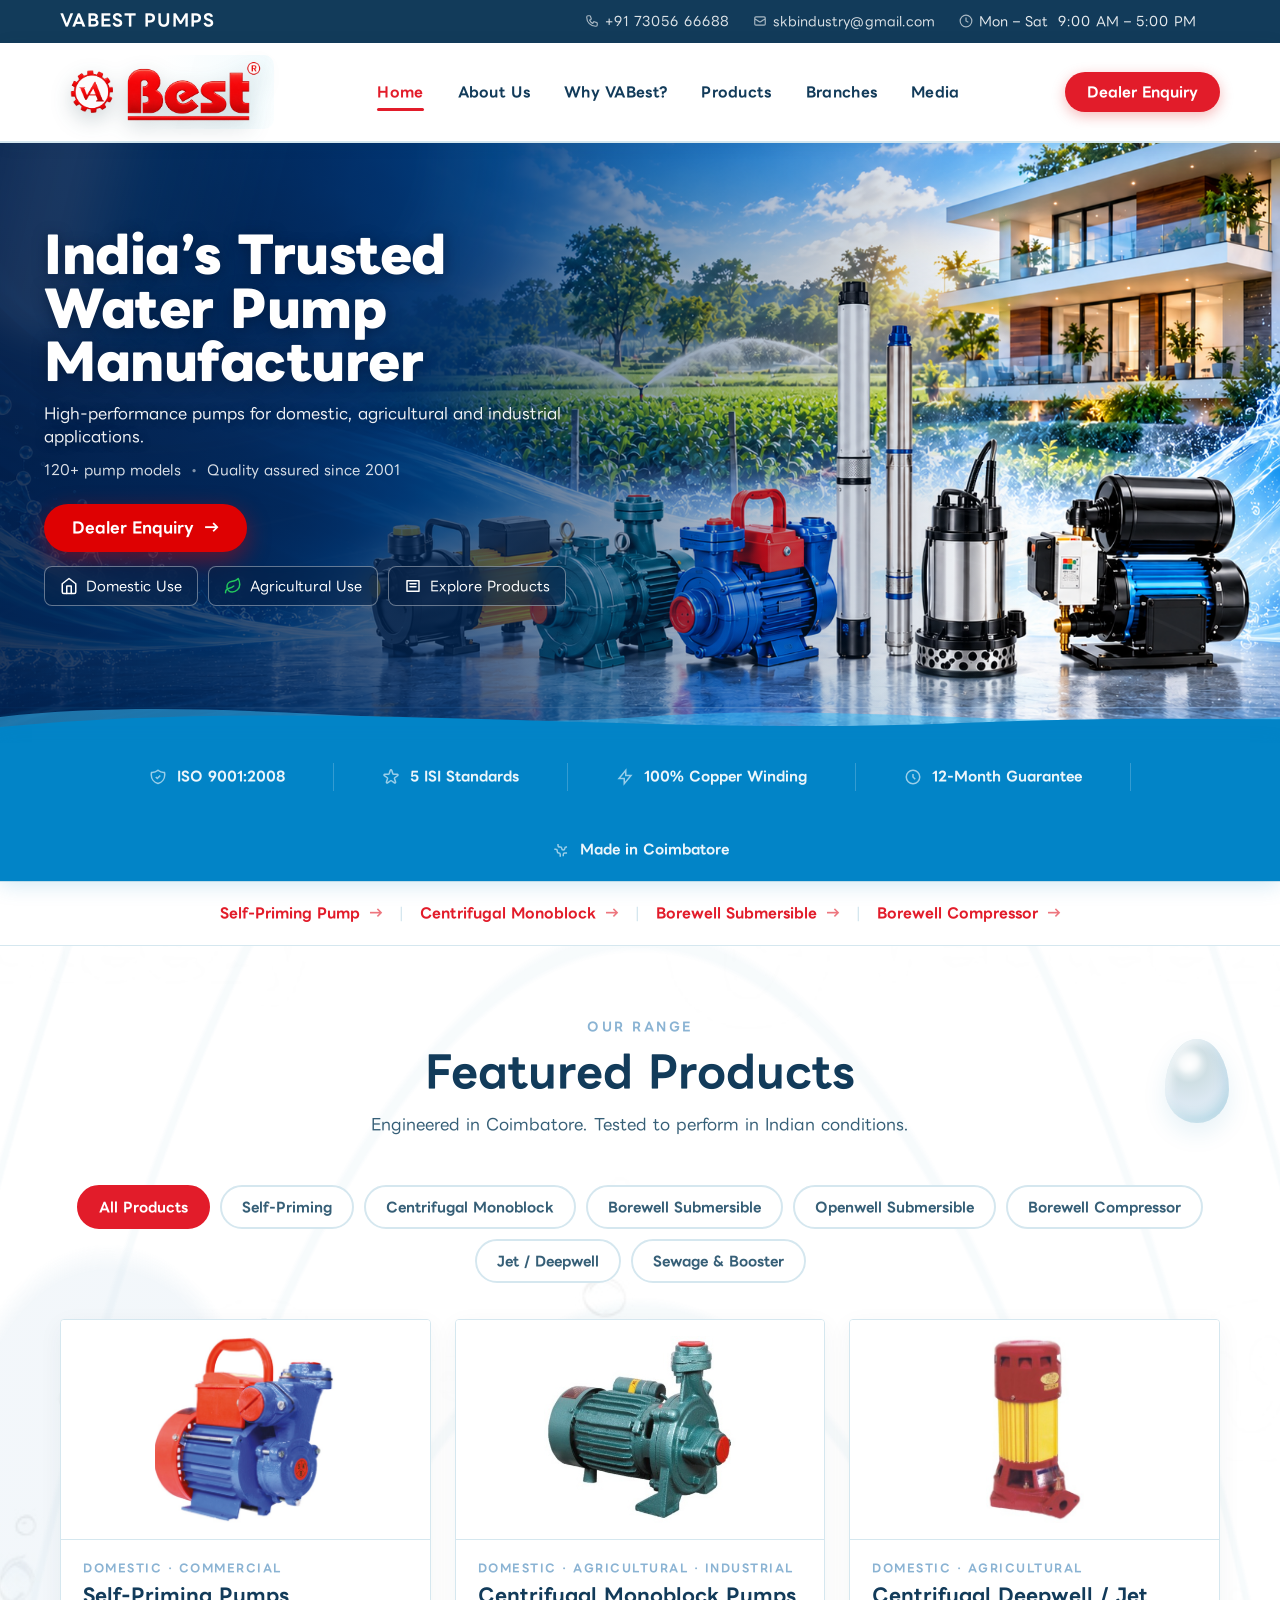
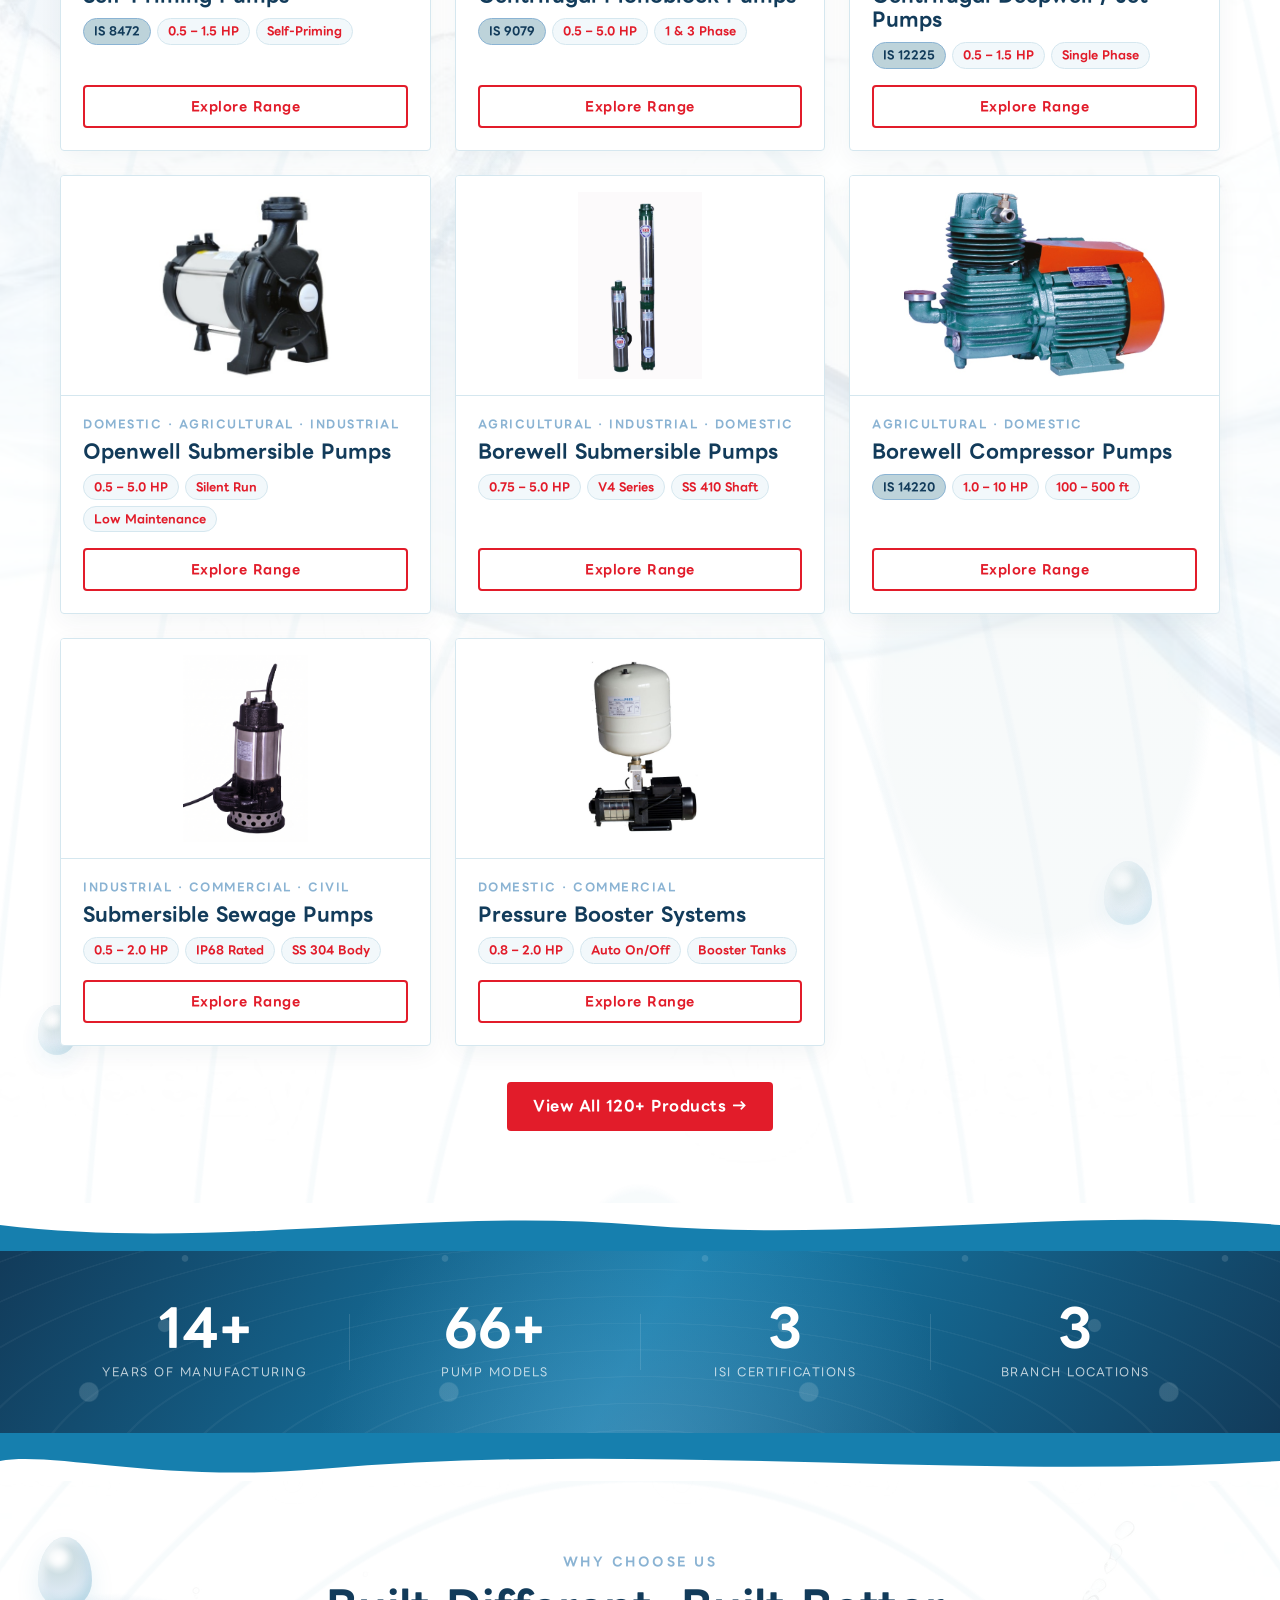
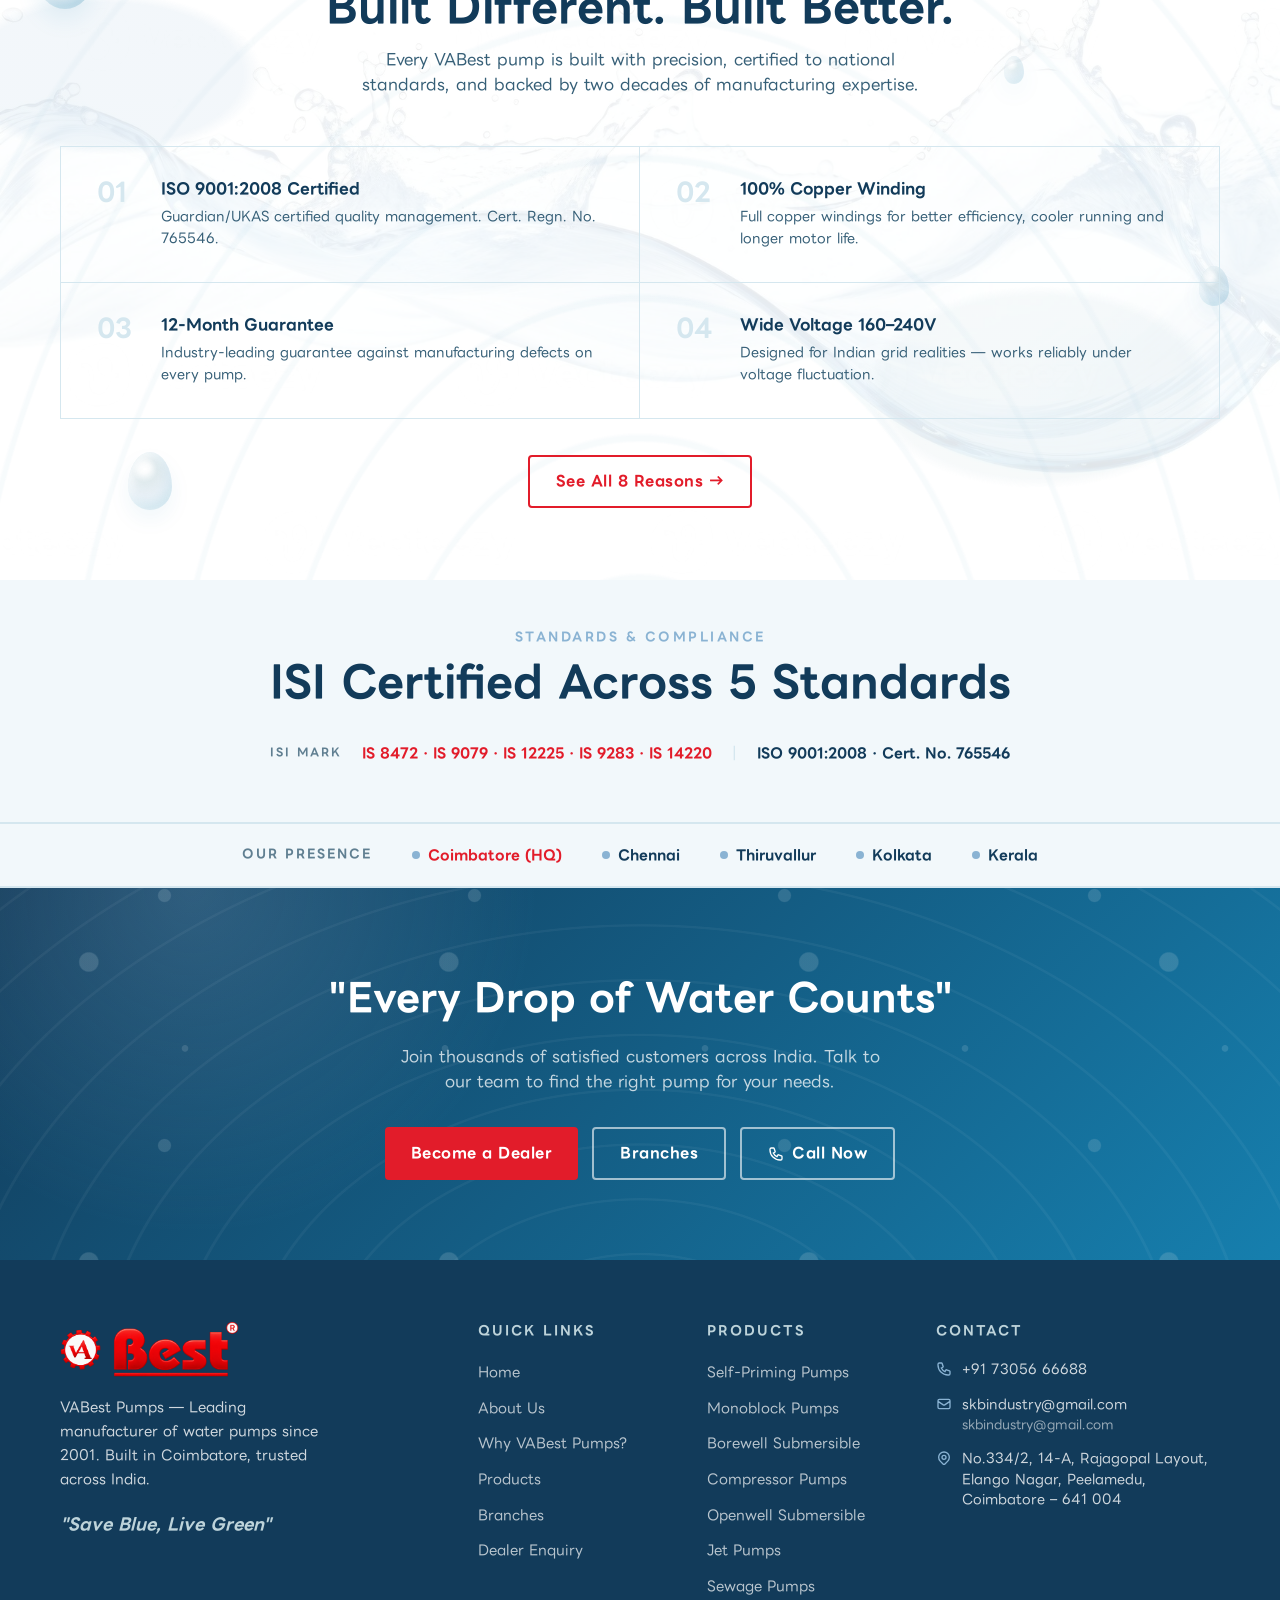
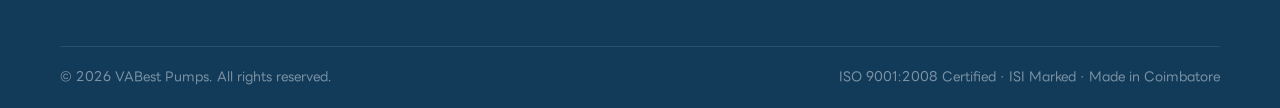
==== commit bdc19a7d: "Right align product enquiry links" ====
--- a/index.html
+++ b/index.html
@@ -7,7 +7,7 @@
   <meta name="description" content="VABest Pumps — Leading manufacturer of water pumps since 2001. Specializing in Borewell Compressors, Centrifugal Monoblocks, and Submersible Pumps. ISI Certified." />
   <link rel="preconnect" href="https://fonts.googleapis.com" />
   <link rel="preconnect" href="https://fonts.gstatic.com" crossorigin />
-  <link rel="stylesheet" href="assets/css/style.css?v=21" />
+  <link rel="stylesheet" href="assets/css/style.css?v=22" />
 <script type="application/ld+json">
 {
   "@context": "https://schema.org",
--- a/assets/css/style.css
+++ b/assets/css/style.css
@@ -1143,8 +1143,10 @@
 .product-specs th { width: 42%; background: #eff9fc; color: #315b69; font-weight: 600; }
 .product-specs td { color: var(--text-dark); }
 .product-enquire {
-  display: inline-flex;
-  align-items: center;
+  display: flex;
+  align-items: center;
+  justify-content: flex-end;
+  width: 100%;
   margin-top: 14px;
   color: #c71321;
   font-weight: normal;
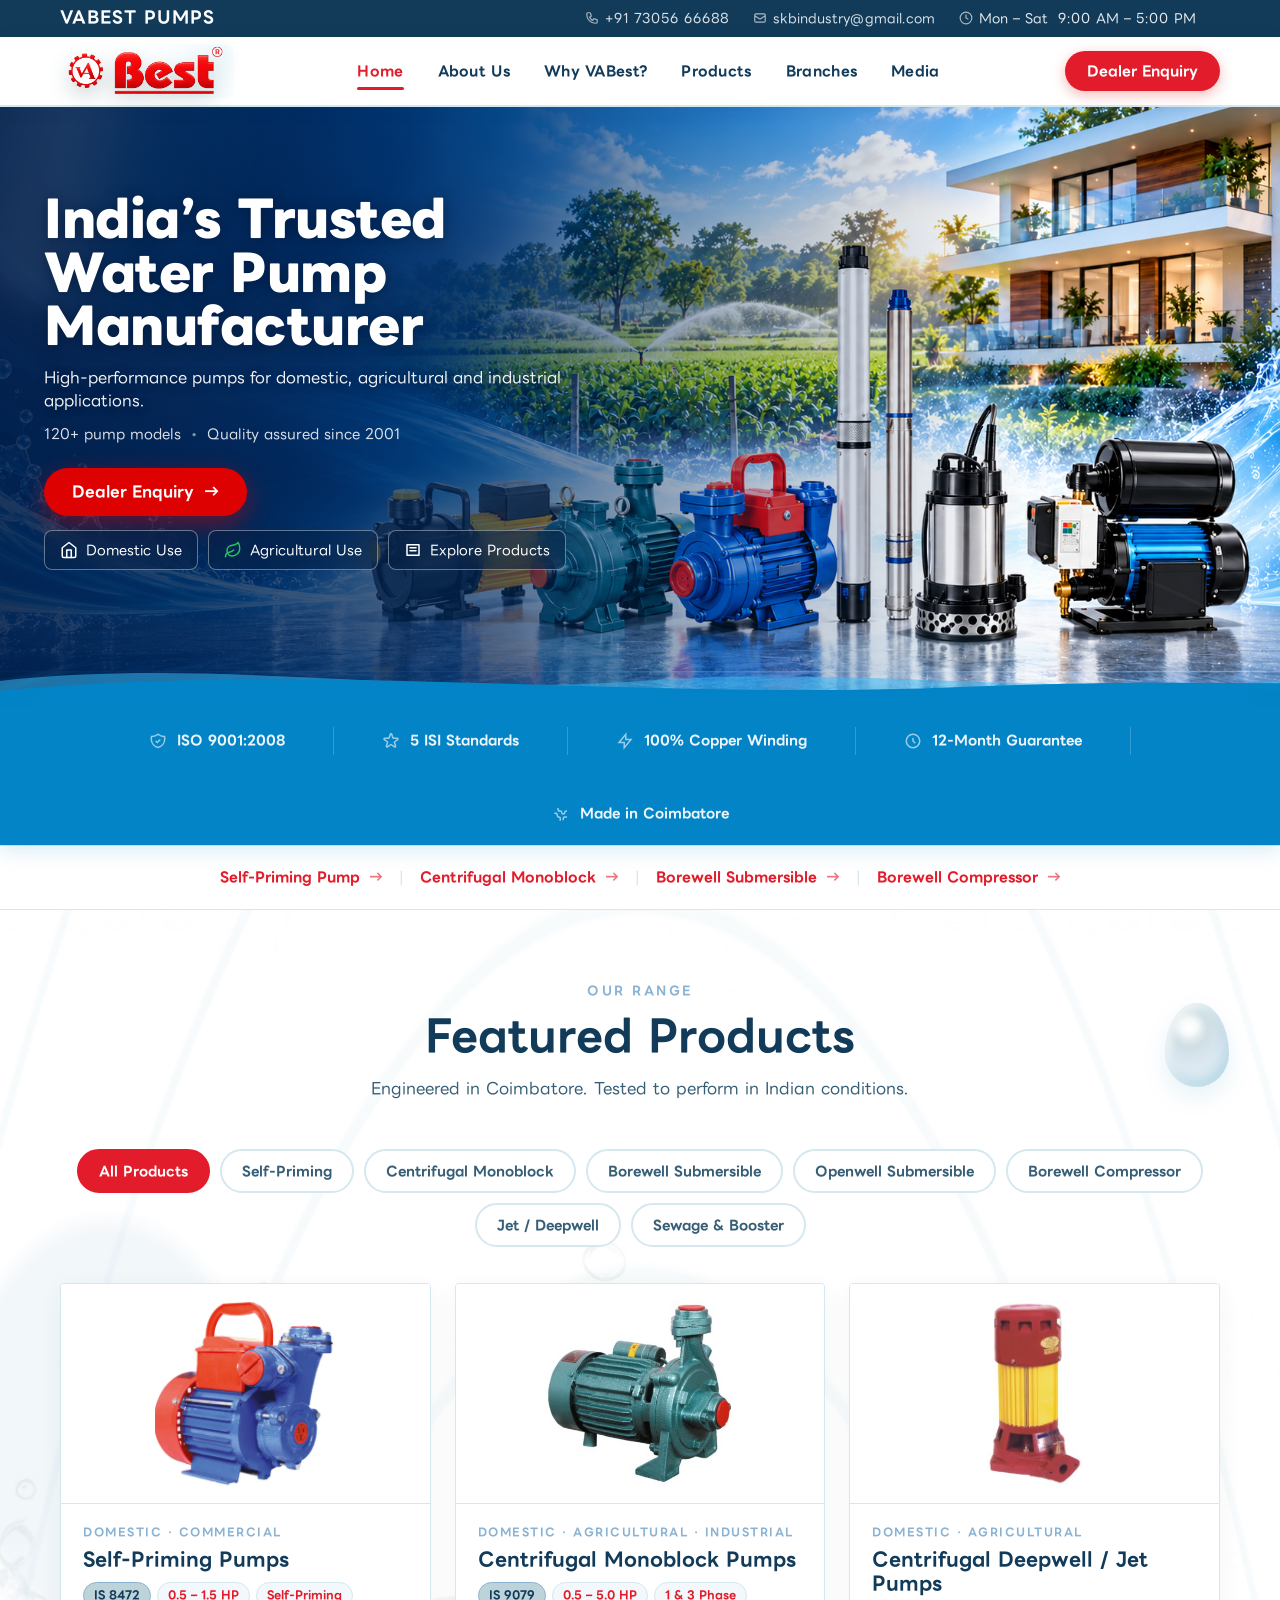
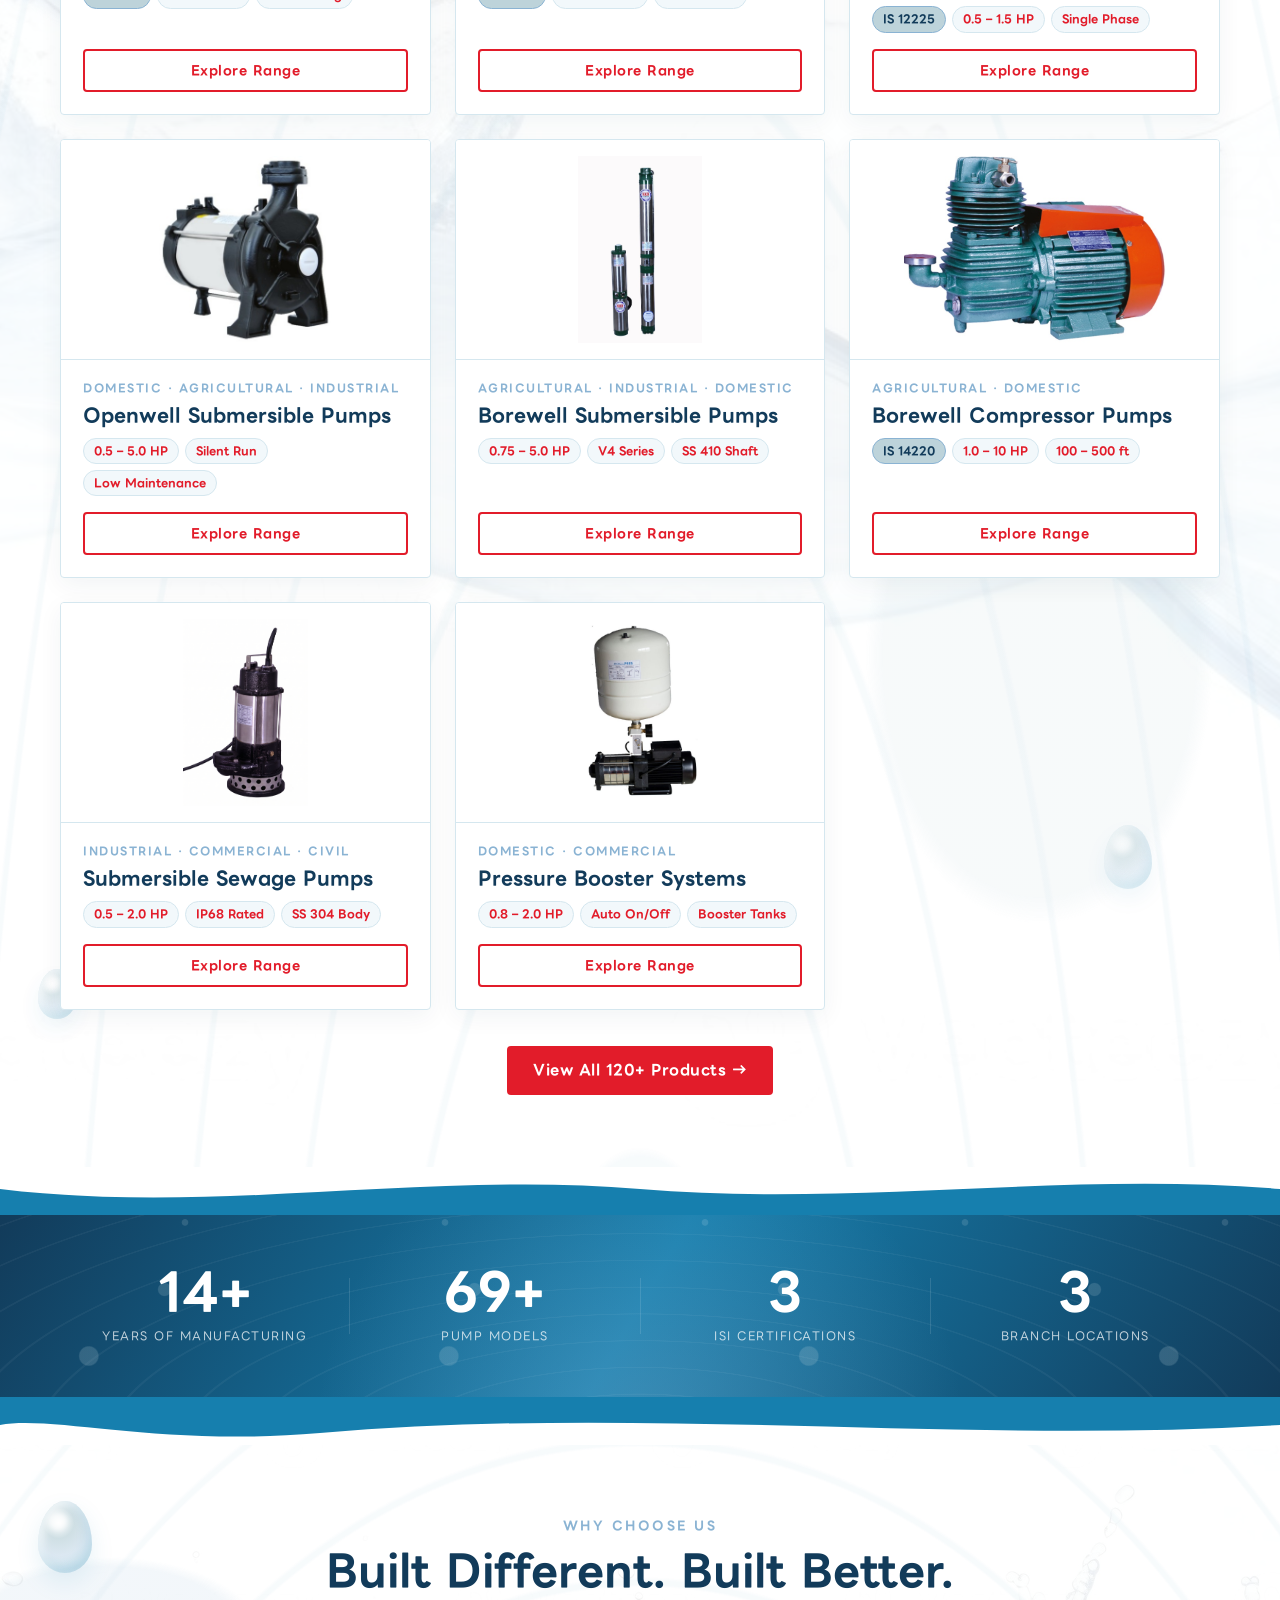
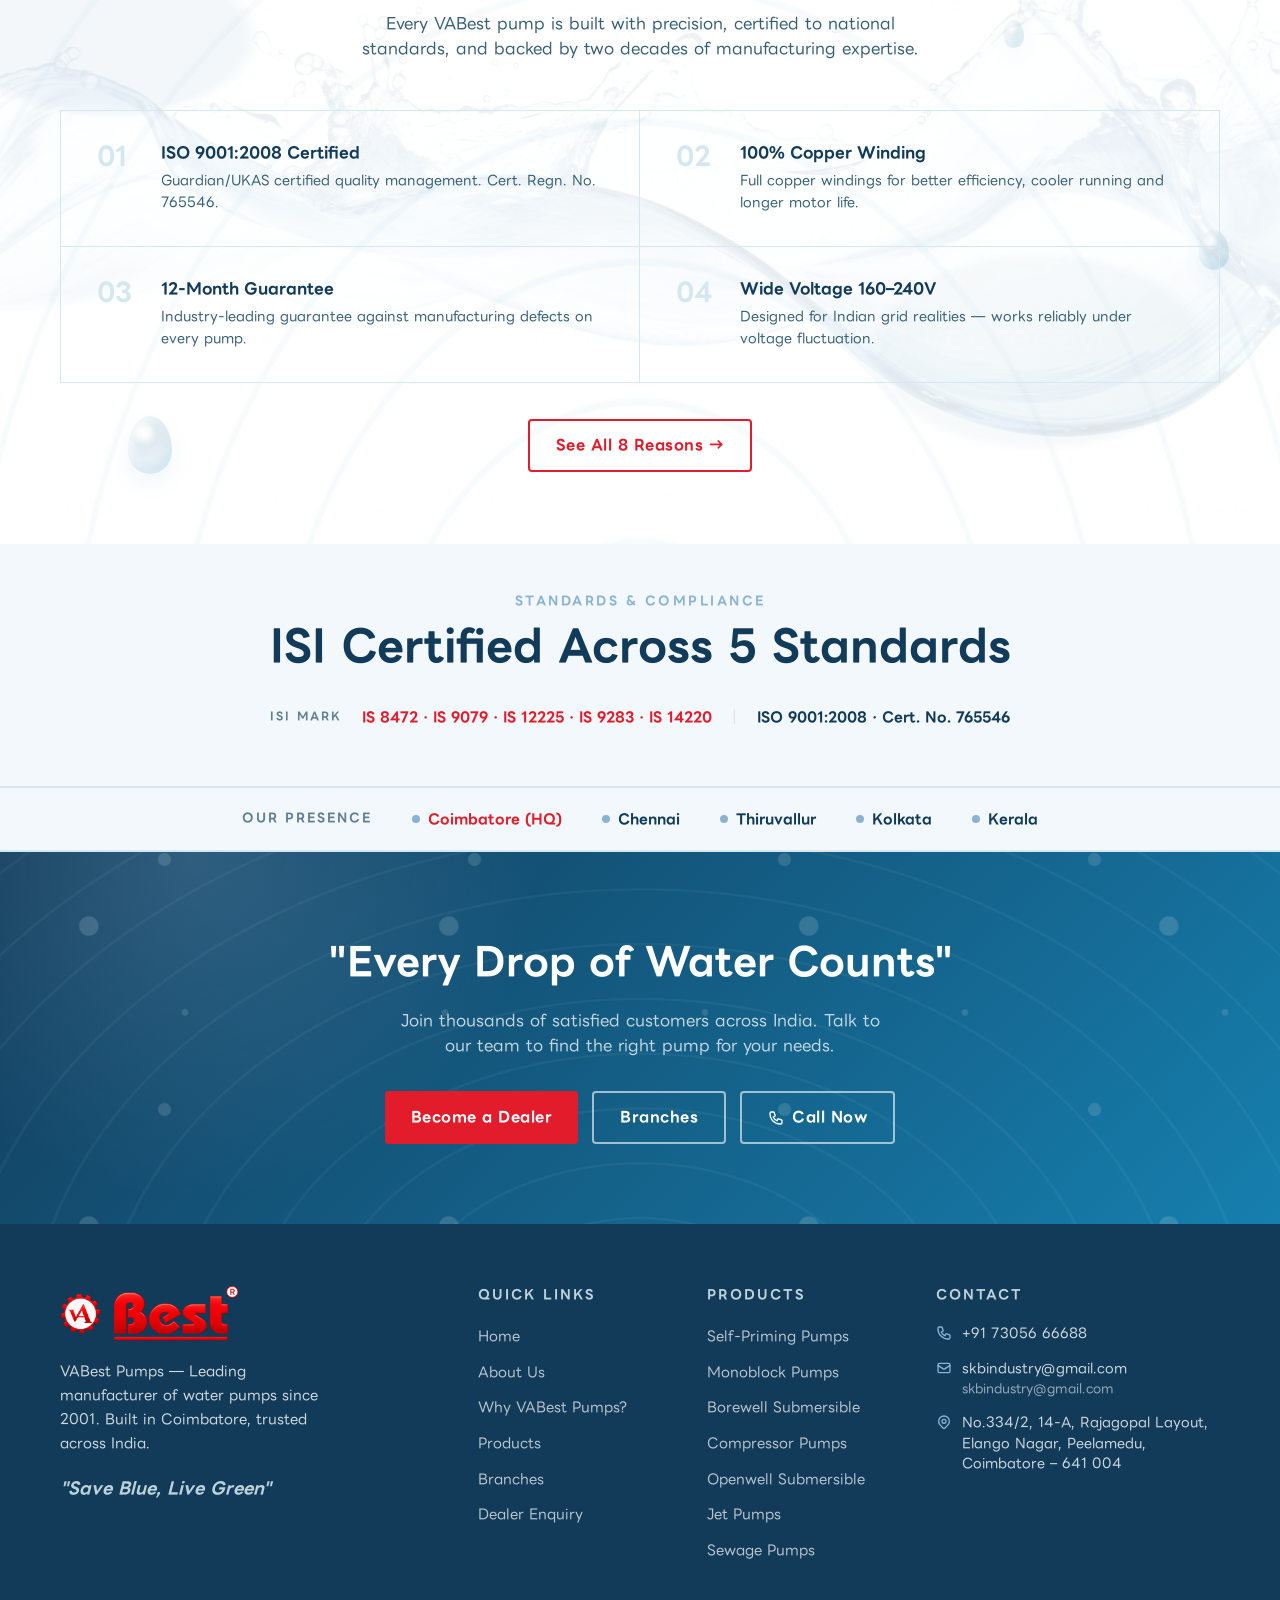
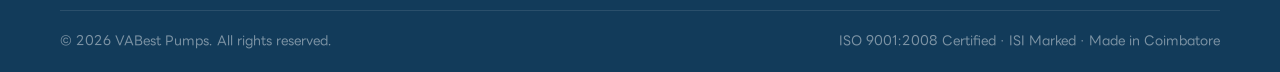
==== commit 6c9fffa0: "Slim sticky header and preload homepage hero" ====
--- a/index.html
+++ b/index.html
@@ -7,7 +7,8 @@
   <meta name="description" content="VABest Pumps — Leading manufacturer of water pumps since 2001. Specializing in Borewell Compressors, Centrifugal Monoblocks, and Submersible Pumps. ISI Certified." />
   <link rel="preconnect" href="https://fonts.googleapis.com" />
   <link rel="preconnect" href="https://fonts.gstatic.com" crossorigin />
-  <link rel="stylesheet" href="assets/css/style.css?v=22" />
+  <link rel="preload" as="image" href="assets/images/hero-vabest-water-v2.png" fetchpriority="high" />
+  <link rel="stylesheet" href="assets/css/style.css?v=23" />
 <script type="application/ld+json">
 {
   "@context": "https://schema.org",
--- a/assets/css/style.css
+++ b/assets/css/style.css
@@ -85,7 +85,7 @@
   color: rgba(255,255,255,0.9);
   font-family: var(--font-body);
   font-size: 0.82rem;
-  padding: max(8px, env(safe-area-inset-top)) 0 8px;
+  padding: max(5px, env(safe-area-inset-top)) 0 5px;
 }
 .top-bar .container {
   display: flex;
@@ -125,14 +125,14 @@
   grid-template-columns: auto 1fr auto;
   align-items: center;
   gap: 20px;
-  padding: 10px 0;
+  padding: 5px 0;
 }
 .logo {
   display: flex;
   align-items: center;
   gap: 10px;
   position: relative;
-  padding: 7px 10px;
+  padding: 3px 8px;
   isolation: isolate;
 }
 .logo::before {
@@ -147,9 +147,9 @@
   animation: logoStrobe 5.8s ease-in-out infinite;
 }
 .logo-img {
-  height: 64px;
+  height: 52px;
   width: auto;
-  max-width: 230px;
+  max-width: 196px;
   object-fit: contain;
   display: block;
   filter: drop-shadow(0 8px 11px rgba(22,58,74,0.22));
@@ -2010,7 +2010,7 @@
   .main-nav { display: none; }
   .nav-right .nav-cta { display: none; }
   .hamburger { display: flex; }
-  .logo-img { height: 58px; max-width: 205px; }
+  .logo-img { height: 46px; max-width: 172px; }
 }
 
 @media (max-width: 768px) {
@@ -2057,7 +2057,7 @@
   .section { padding: 40px 0; }
   .section-header h2 { font-size: 1.65rem; }
   .hero h1 { font-size: 1.9rem; }
-  .logo-img { height: 52px; max-width: 180px; }
+  .logo-img { height: 42px; max-width: 158px; }
   .hero-actions { flex-direction: column; }
   .hero-actions .btn { width: 100%; justify-content: center; }
 
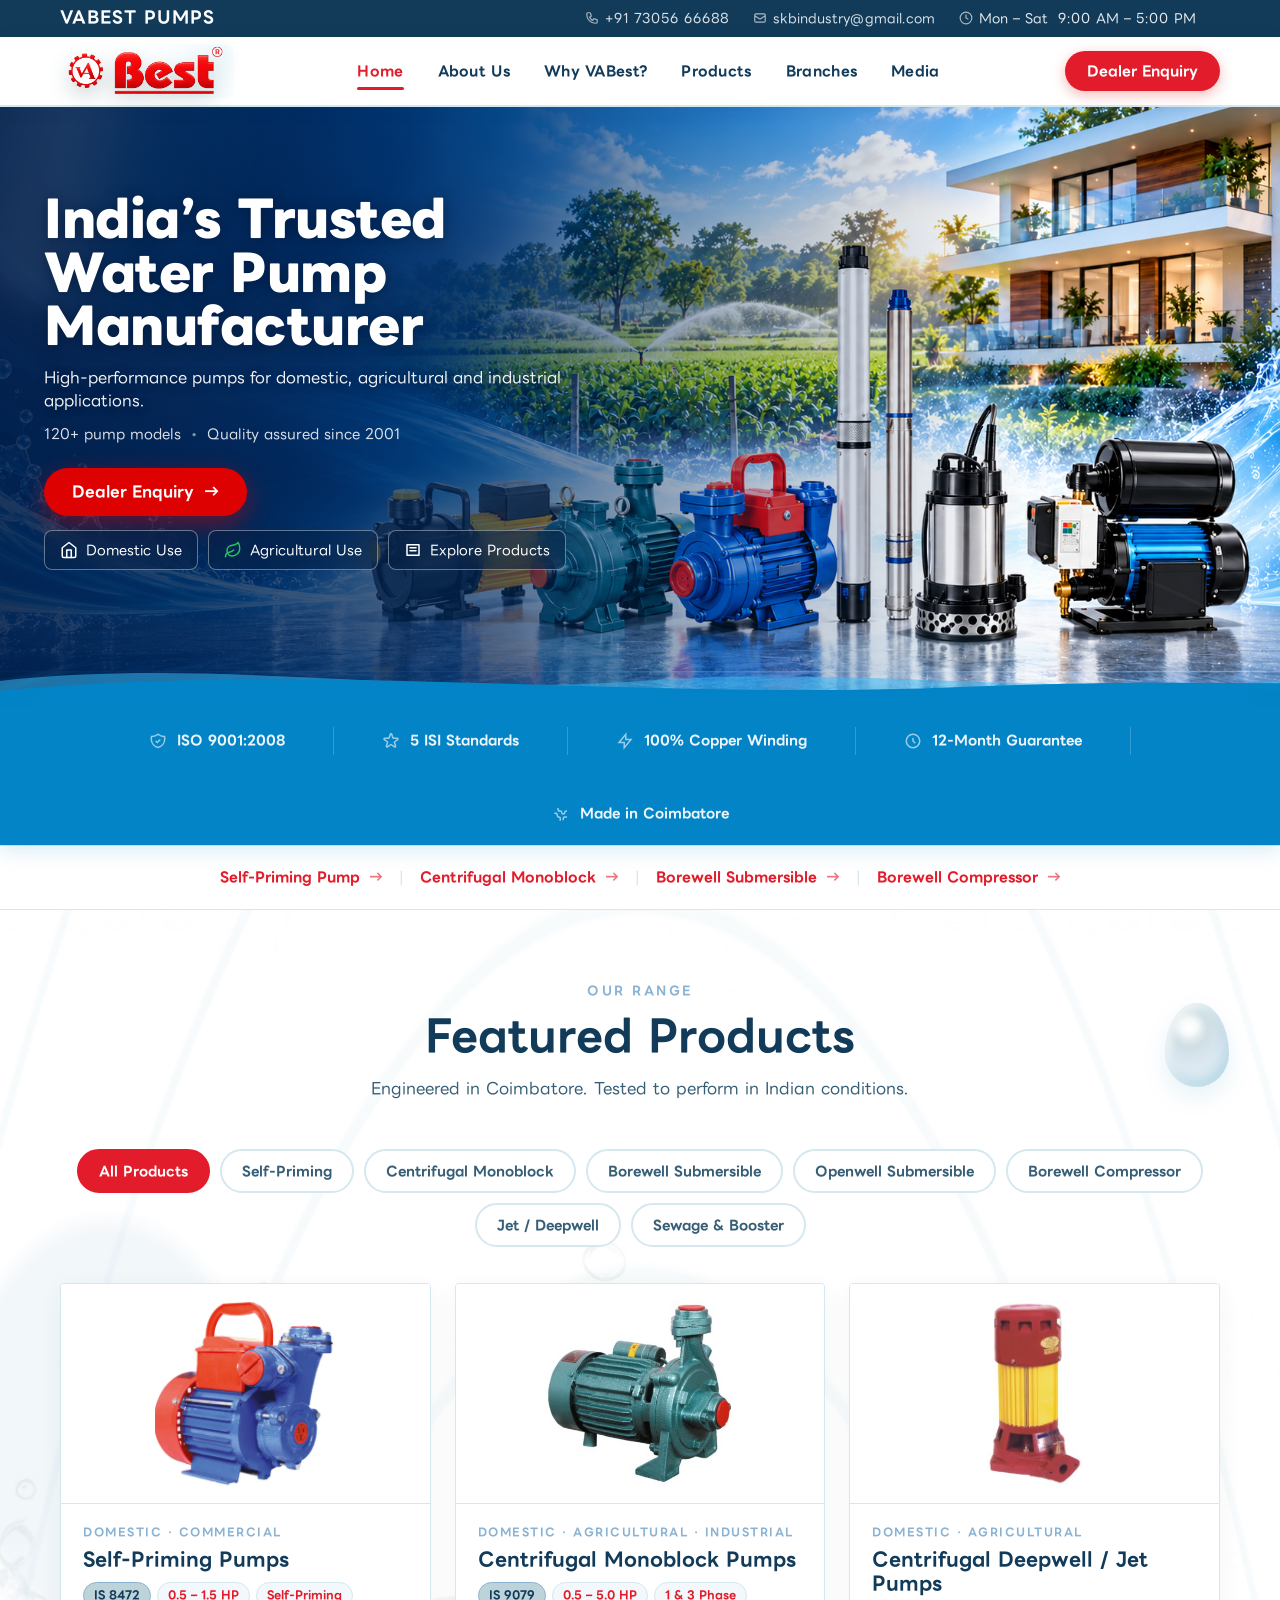
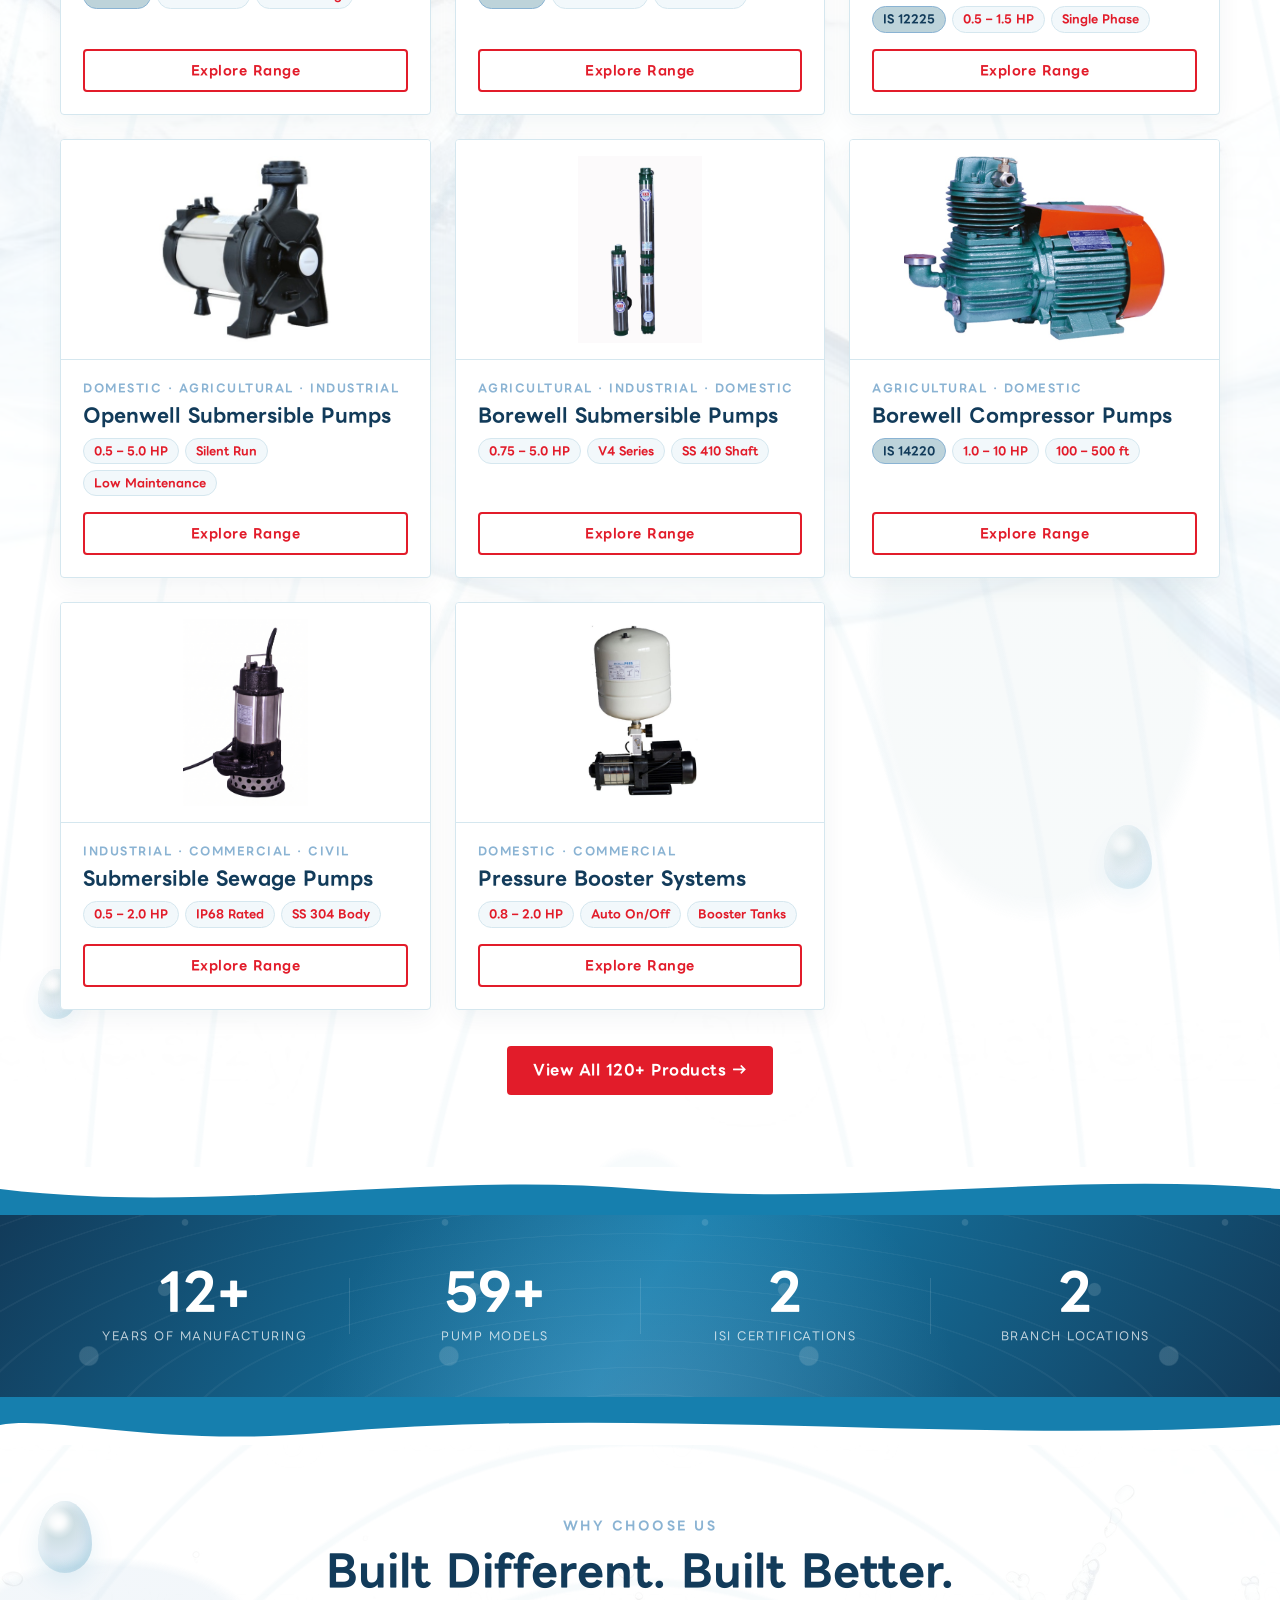
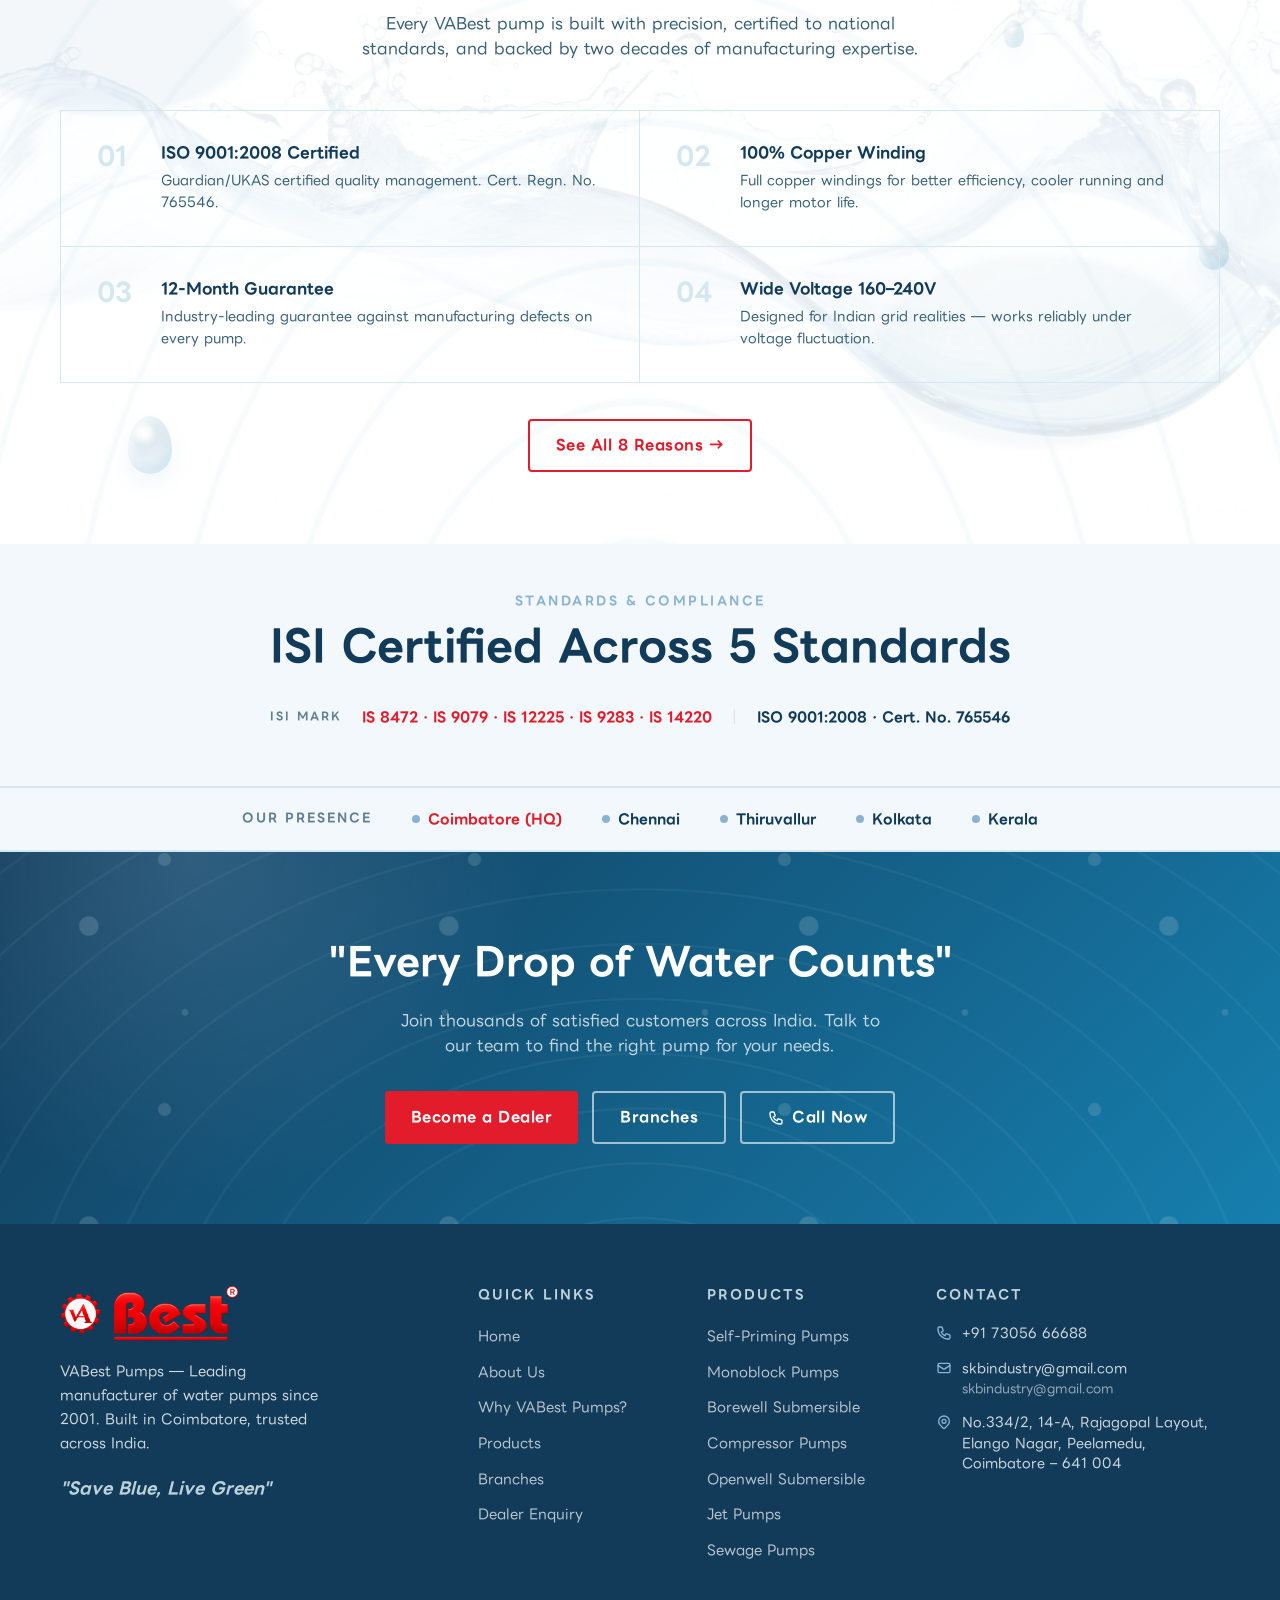
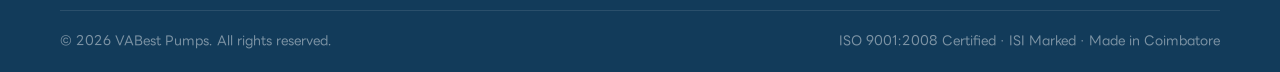
==== commit a961d6a7: "Eager load page images across VABest site" ====
--- a/index.html
+++ b/index.html
@@ -241,7 +241,7 @@
         <!-- 1. Centrifugal Regenerative Pumps -->
         <div class="product-card" data-cat="regenerative">
           <div class="product-img-wrap" onclick="openLightbox('assets/images/type-regenerative.jpg')">
-            <img src="assets/images/type-regenerative.jpg" alt="Self-Priming Pump" loading="lazy" />
+            <img src="assets/images/type-regenerative.jpg" alt="Self-Priming Pump" loading="eager" decoding="async" />
             <div class="zoom-overlay">
               <svg width="24" height="24" fill="none" viewBox="0 0 24 24" stroke="currentColor" stroke-width="2">
                 <path d="M21 21l-6-6m2-5a7 7 0 11-14 0 7 7 0 0114 0zM10 7v6m3-3H7"/>
@@ -262,7 +262,7 @@
         <!-- 2. Centrifugal Monoblock Pumps -->
         <div class="product-card" data-cat="monoblock">
           <div class="product-img-wrap" onclick="openLightbox('assets/images/type-monoblock.jpg')">
-            <img src="assets/images/type-monoblock.jpg" alt="Centrifugal Monoblock Pump" loading="lazy" />
+            <img src="assets/images/type-monoblock.jpg" alt="Centrifugal Monoblock Pump" loading="eager" decoding="async" />
             <div class="zoom-overlay">
               <svg width="24" height="24" fill="none" viewBox="0 0 24 24" stroke="currentColor" stroke-width="2">
                 <path d="M21 21l-6-6m2-5a7 7 0 11-14 0 7 7 0 0114 0zM10 7v6m3-3H7"/>
@@ -283,7 +283,7 @@
         <!-- 3. Centrifugal Deepwell / Jet Pumps -->
         <div class="product-card" data-cat="jet">
           <div class="product-img-wrap" onclick="openLightbox('assets/images/type-jet.jpg')">
-            <img src="assets/images/type-jet.jpg" alt="Centrifugal Deepwell / Jet Pump" loading="lazy" />
+            <img src="assets/images/type-jet.jpg" alt="Centrifugal Deepwell / Jet Pump" loading="eager" decoding="async" />
             <div class="zoom-overlay">
               <svg width="24" height="24" fill="none" viewBox="0 0 24 24" stroke="currentColor" stroke-width="2">
                 <path d="M21 21l-6-6m2-5a7 7 0 11-14 0 7 7 0 0114 0zM10 7v6m3-3H7"/>
@@ -304,7 +304,7 @@
         <!-- 4. Openwell Submersible Pumps -->
         <div class="product-card" data-cat="openwell">
           <div class="product-img-wrap" onclick="openLightbox('assets/images/type-openwell.jpg')">
-            <img src="assets/images/type-openwell.jpg" alt="Openwell Submersible Pump" loading="lazy" />
+            <img src="assets/images/type-openwell.jpg" alt="Openwell Submersible Pump" loading="eager" decoding="async" />
             <div class="zoom-overlay">
               <svg width="24" height="24" fill="none" viewBox="0 0 24 24" stroke="currentColor" stroke-width="2">
                 <path d="M21 21l-6-6m2-5a7 7 0 11-14 0 7 7 0 0114 0zM10 7v6m3-3H7"/>
@@ -325,7 +325,7 @@
         <!-- 5. Borewell Submersible Pumps -->
         <div class="product-card" data-cat="borewell-sub">
           <div class="product-img-wrap" onclick="openLightbox('assets/images/type-borewell-sub.jpg')">
-            <img src="assets/images/type-borewell-sub.jpg" alt="Borewell Submersible Pump" loading="lazy" />
+            <img src="assets/images/type-borewell-sub.jpg" alt="Borewell Submersible Pump" loading="eager" decoding="async" />
             <div class="zoom-overlay">
               <svg width="24" height="24" fill="none" viewBox="0 0 24 24" stroke="currentColor" stroke-width="2">
                 <path d="M21 21l-6-6m2-5a7 7 0 11-14 0 7 7 0 0114 0zM10 7v6m3-3H7"/>
@@ -346,7 +346,7 @@
         <!-- 6. Borewell Compressor Pumps -->
         <div class="product-card" data-cat="compressor">
           <div class="product-img-wrap" onclick="openLightbox('assets/images/type-compressor.jpg')">
-            <img src="assets/images/type-compressor.jpg" alt="Borewell Compressor Pump" loading="lazy" />
+            <img src="assets/images/type-compressor.jpg" alt="Borewell Compressor Pump" loading="eager" decoding="async" />
             <div class="zoom-overlay">
               <svg width="24" height="24" fill="none" viewBox="0 0 24 24" stroke="currentColor" stroke-width="2">
                 <path d="M21 21l-6-6m2-5a7 7 0 11-14 0 7 7 0 0114 0zM10 7v6m3-3H7"/>
@@ -367,7 +367,7 @@
         <!-- 7. Submersible Sewage Pumps -->
         <div class="product-card" data-cat="sewage">
           <div class="product-img-wrap" onclick="openLightbox('assets/images/type-sewage.png?v=5')">
-            <img src="assets/images/type-sewage.png?v=5" alt="Submersible Sewage Pump" loading="lazy" />
+            <img src="assets/images/type-sewage.png?v=5" alt="Submersible Sewage Pump" loading="eager" decoding="async" />
             <div class="zoom-overlay">
               <svg width="24" height="24" fill="none" viewBox="0 0 24 24" stroke="currentColor" stroke-width="2">
                 <path d="M21 21l-6-6m2-5a7 7 0 11-14 0 7 7 0 0114 0zM10 7v6m3-3H7"/>
@@ -388,7 +388,7 @@
         <!-- 8. Pressure Booster Systems -->
         <div class="product-card" data-cat="sewage booster">
           <div class="product-img-wrap" onclick="openLightbox('assets/images/type-booster.jpg?v=5')">
-            <img src="assets/images/type-booster.jpg?v=5" alt="Pressure Booster System" loading="lazy" />
+            <img src="assets/images/type-booster.jpg?v=5" alt="Pressure Booster System" loading="eager" decoding="async" />
             <div class="zoom-overlay">
               <svg width="24" height="24" fill="none" viewBox="0 0 24 24" stroke="currentColor" stroke-width="2">
                 <path d="M21 21l-6-6m2-5a7 7 0 11-14 0 7 7 0 0114 0zM10 7v6m3-3H7"/>
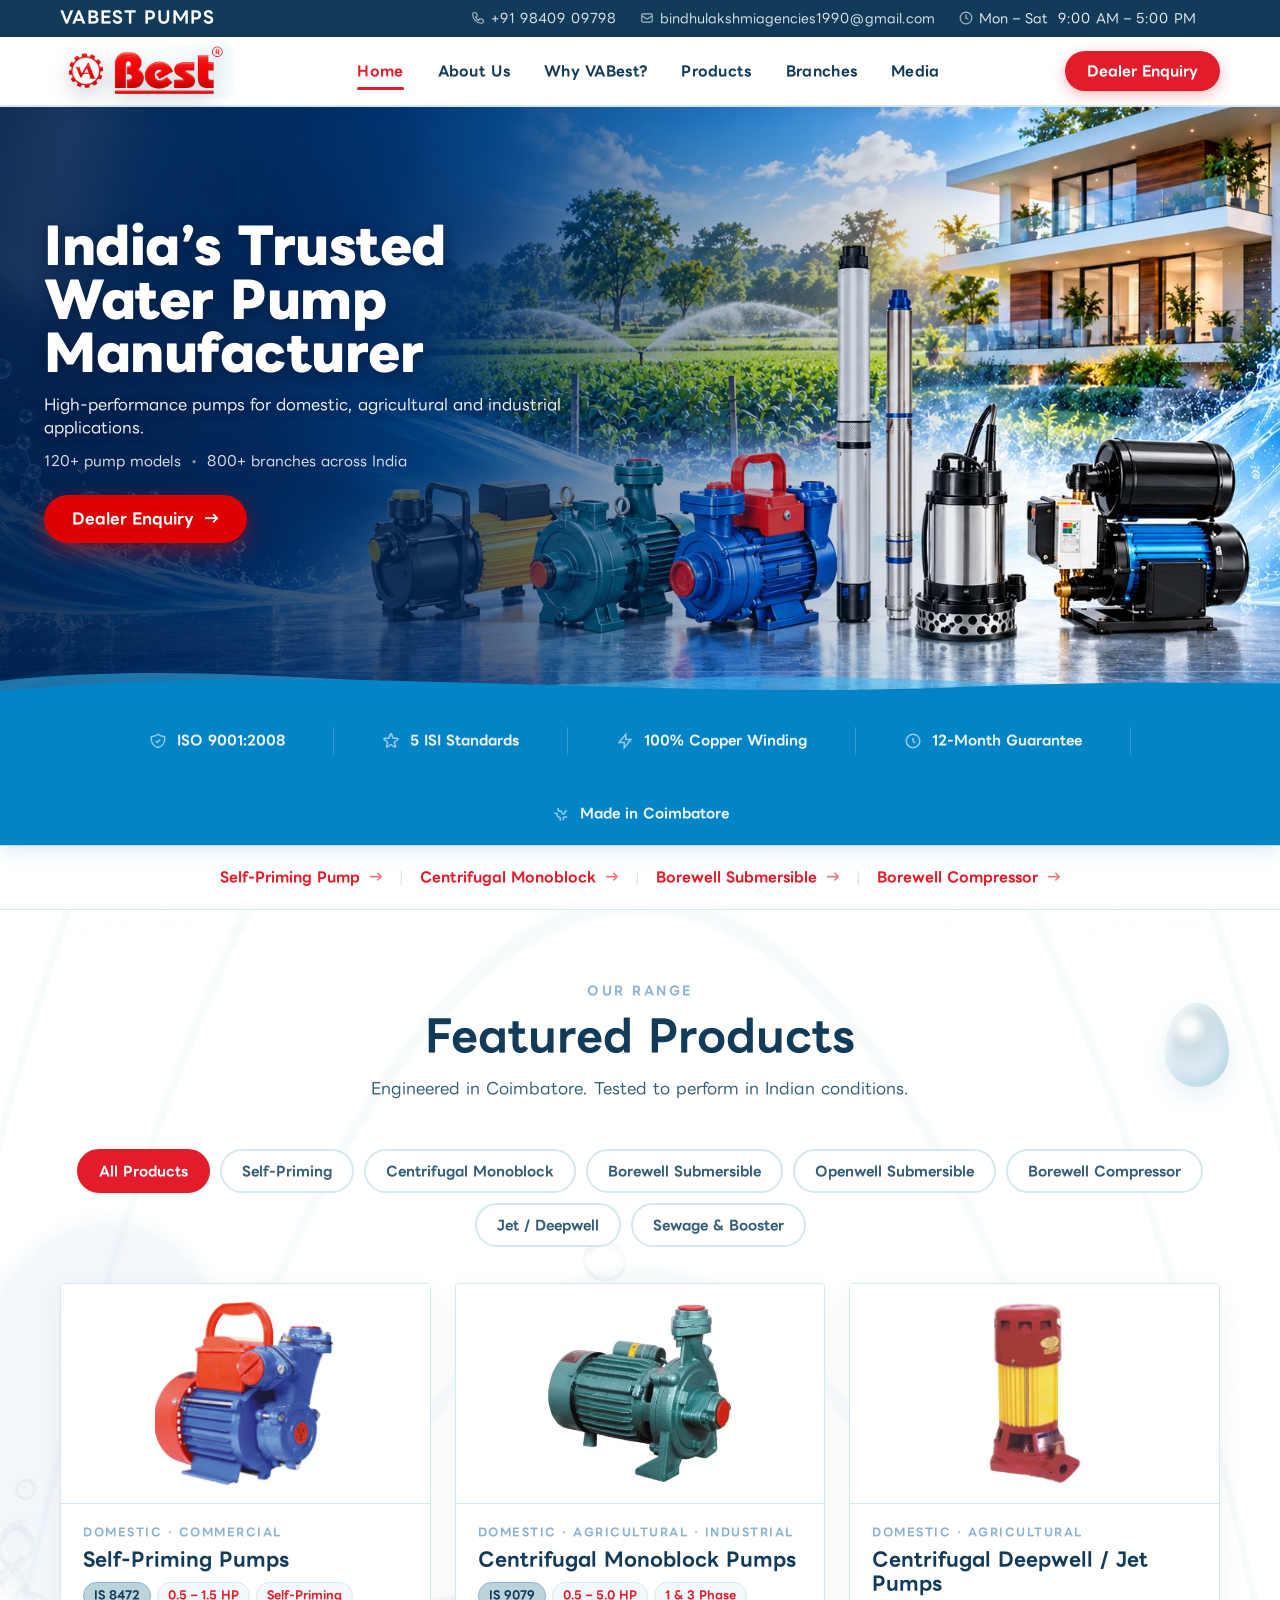
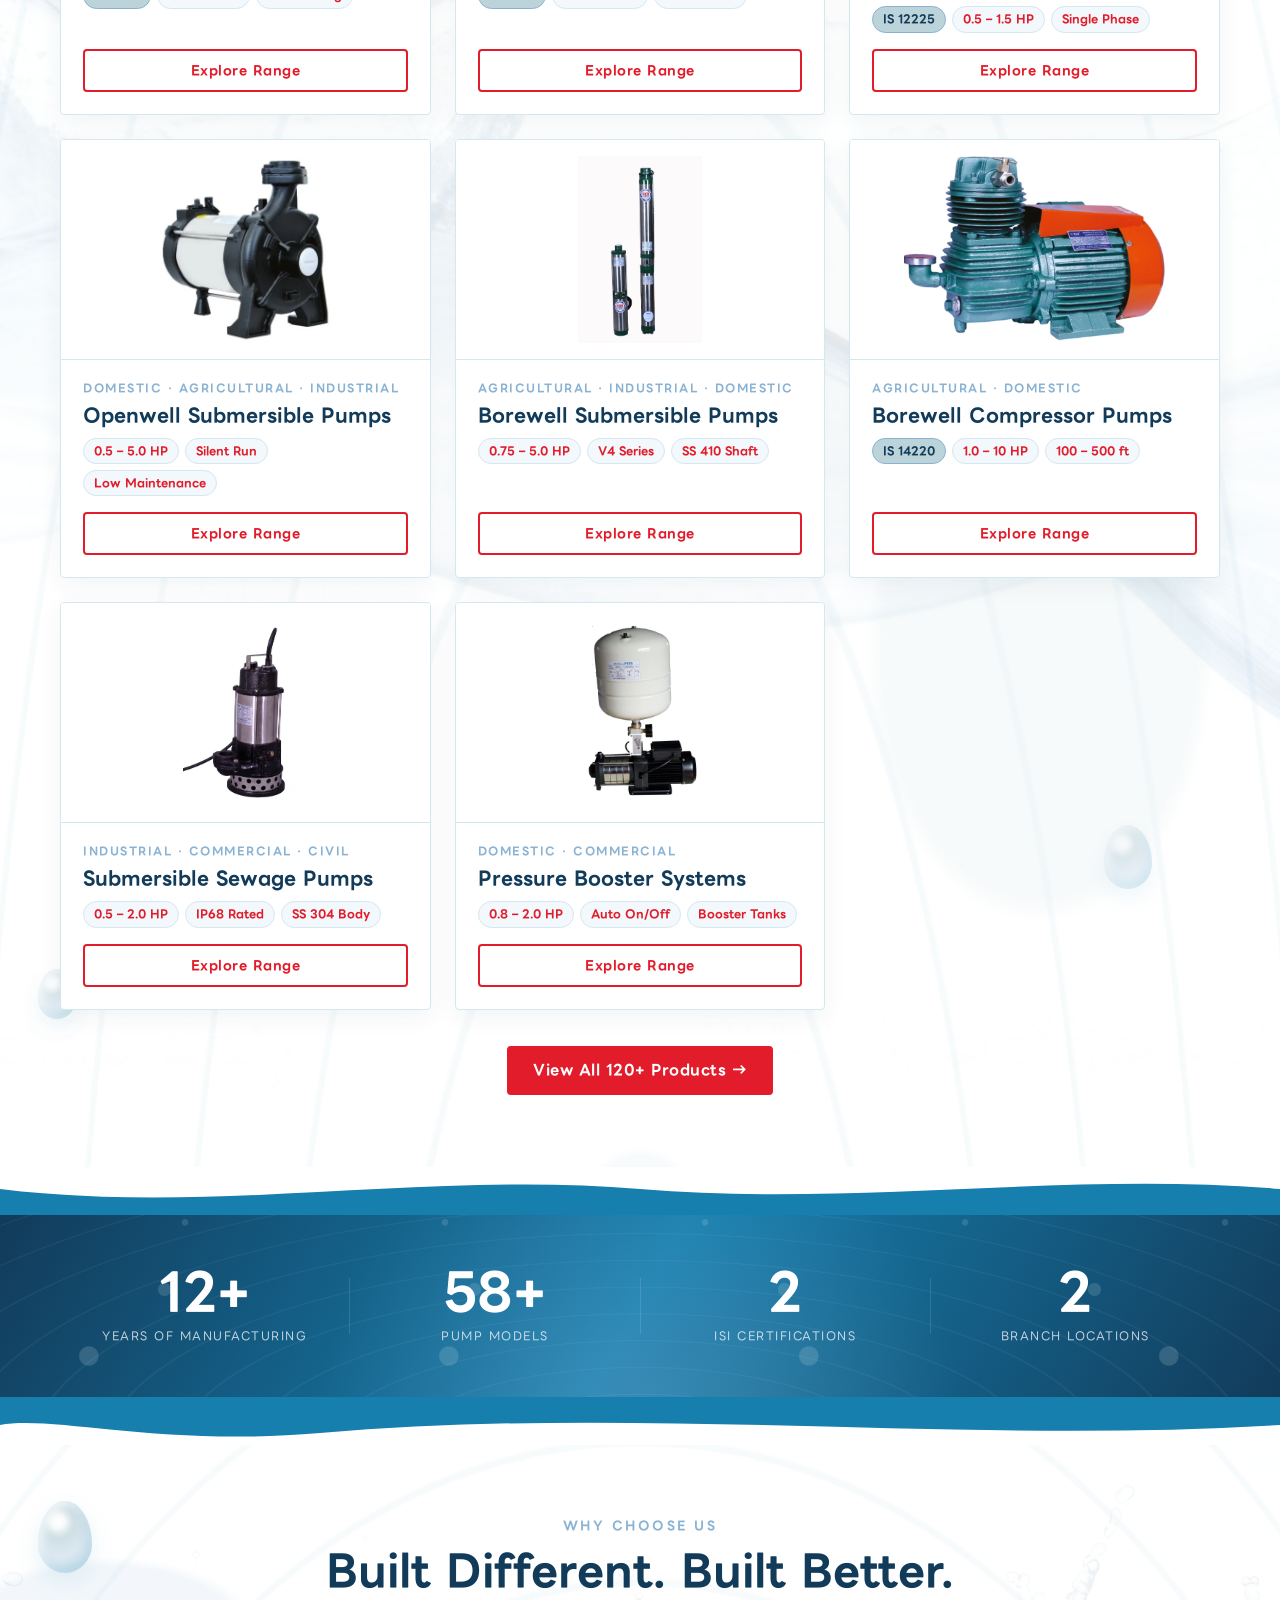
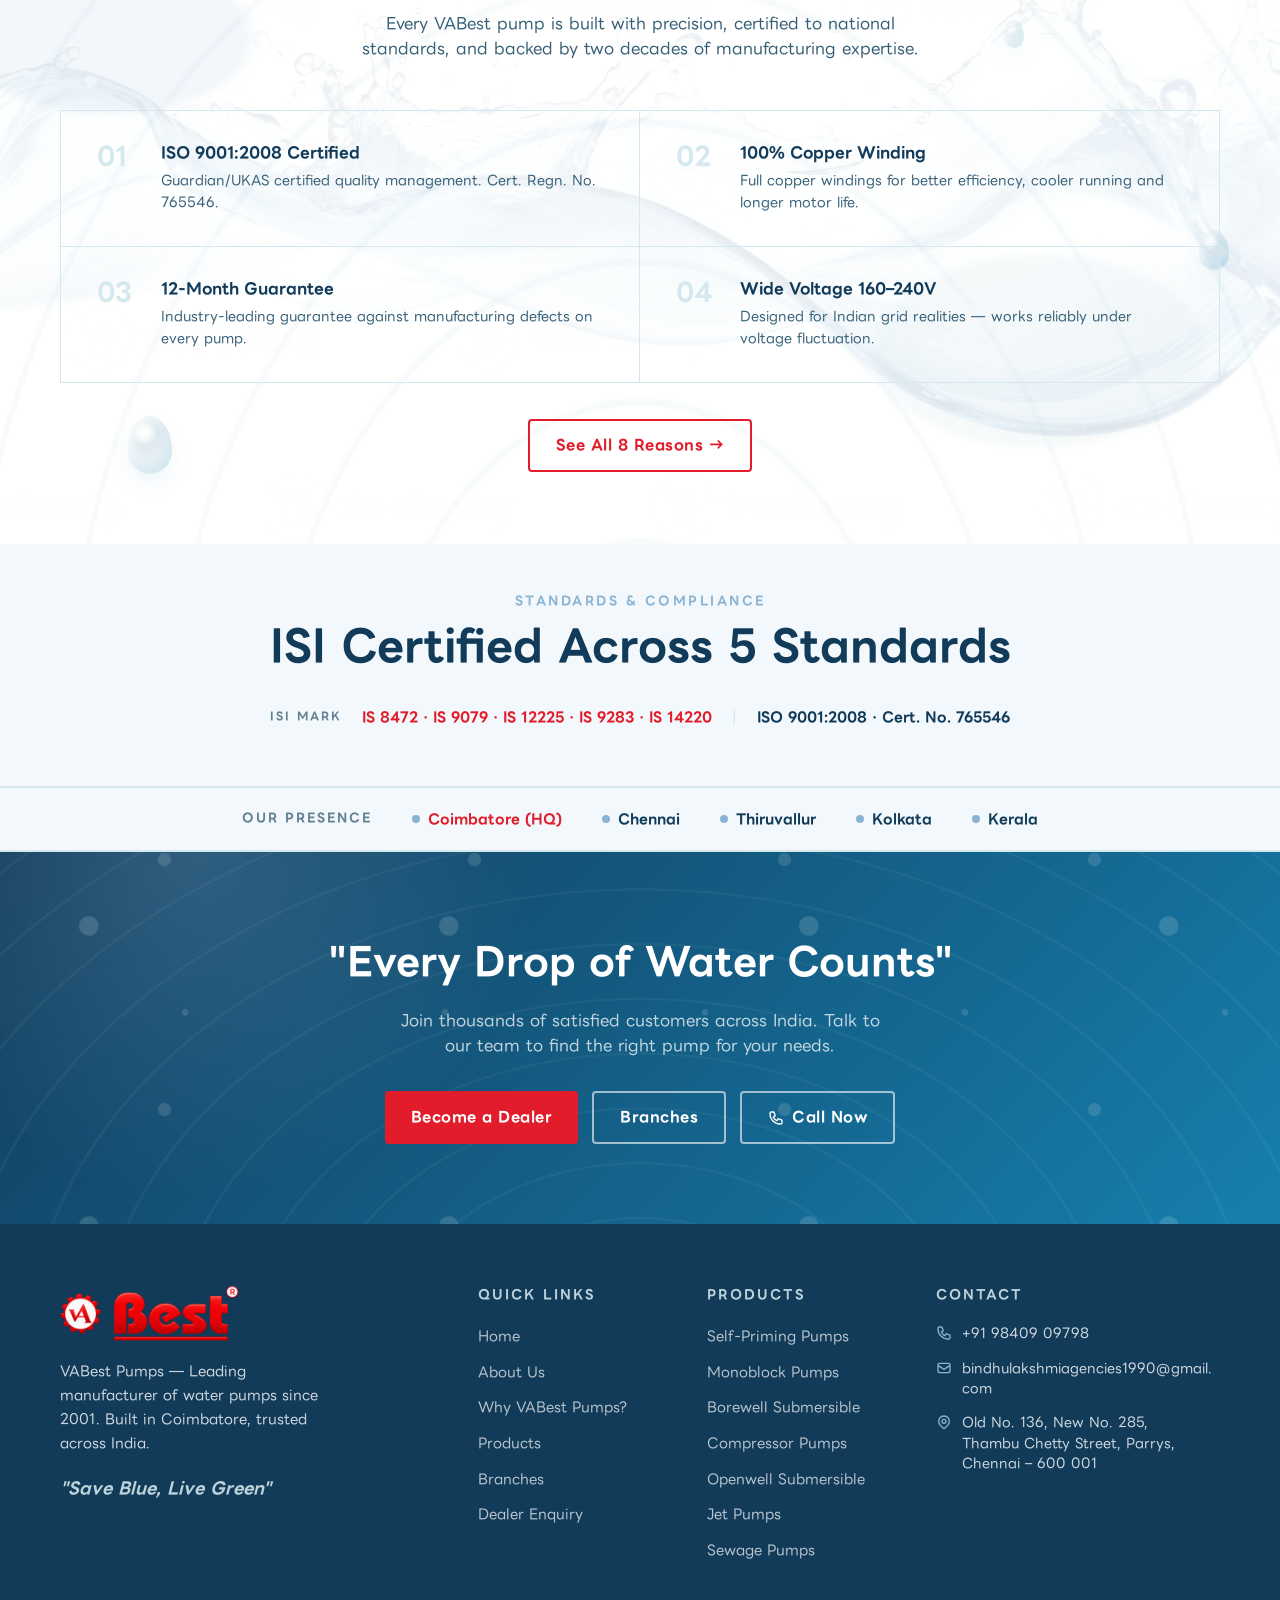
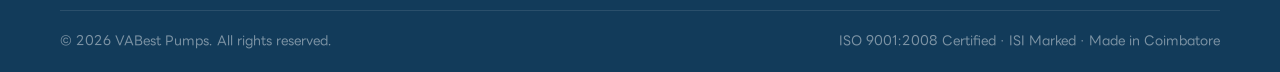
==== commit 2a3076b5: "Update VABest Chennai contacts and company content" ====
--- a/index.html
+++ b/index.html
@@ -16,13 +16,13 @@
   "name": "VABest Pumps",
   "image": "https://vabest.vercel.app/assets/images/logo-vabest.png",
   "url": "https://vabest.vercel.app/",
-  "telephone": "+917305666688",
-  "email": "skbindustry@gmail.com",
+  "telephone": "+919840909798",
+  "email": "bindhulakshmiagencies1990@gmail.com",
   "address": {
     "@type": "PostalAddress",
-    "streetAddress": "No.334/2, 14-A, Rajagopal Layout, Elango Nagar, Peelamedu",
+    "streetAddress": "Old No. 136, New No. 285, Thambu Chetty Street",
     "addressLocality": "Coimbatore",
-    "postalCode": "641004",
+    "postalCode": "600001",
     "addressCountry": "IN"
   },
   "geo": {
@@ -54,18 +54,18 @@
       <span class="brand-name">VABEST PUMPS</span>
       <span class="info-item always">
         <svg width="14" height="14" fill="none" viewBox="0 0 24 24" stroke="currentColor" stroke-width="2"><path d="M3 5a2 2 0 012-2h3.28a1 1 0 01.948.684l1.498 4.493a1 1 0 01-.502 1.21l-2.257 1.13a11.042 11.042 0 005.516 5.516l1.13-2.257a1 1 0 011.21-.502l4.493 1.498a1 1 0 01.684.949V19a2 2 0 01-2 2h-1C9.716 21 3 14.284 3 6V5z"/></svg>
-        <a href="tel:+917305666688">+91 73056 66688</a>
+        <a href="tel:+919840909798">+91 98409 09798</a>
       </span>
-      <span class="info-item">
+      <span class="info-item always">
         <svg width="14" height="14" fill="none" viewBox="0 0 24 24" stroke="currentColor" stroke-width="2"><path d="M3 8l7.89 5.26a2 2 0 002.22 0L21 8M5 19h14a2 2 0 002-2V7a2 2 0 00-2-2H5a2 2 0 00-2 2v10a2 2 0 002 2z"/></svg>
-        <a href="mailto:skbindustry@gmail.com">skbindustry@gmail.com</a>
+        <a href="mailto:bindhulakshmiagencies1990@gmail.com">bindhulakshmiagencies<wbr>1990@gmail.com</a>
       </span>
       <span class="info-item">
         <svg width="14" height="14" fill="none" viewBox="0 0 24 24" stroke="currentColor" stroke-width="2"><circle cx="12" cy="12" r="10"/><path d="M12 6v6l4 2"/></svg>
         Mon – Sat &nbsp;9:00 AM – 5:00 PM
       </span>
     
-      <span class="info-item always lang-selector-wrap">
+      <span class="info-item lang-selector-wrap">
         <div id="google_translate_element"></div>
       </span>
     </div>
@@ -115,8 +115,8 @@
     </ul>
     <a href="dealer.html" class="btn btn-cta">Become a Dealer</a>
     <div class="mobile-top-info">
-      <span>Mob <a href="tel:+917305666688">+91 73056 66688</a></span>
-      <span>Email <a href="mailto:skbindustry@gmail.com">skbindustry@gmail.com</a></span>
+      <span>Mob <a href="tel:+919840909798">+91 98409 09798</a></span>
+      <span>Email <a href="mailto:bindhulakshmiagencies1990@gmail.com">bindhulakshmiagencies1990@gmail.com</a></span>
       <span>Mon–Sat · 9AM–5PM</span>
     </div>
   </div>
@@ -131,24 +131,10 @@
         <div class="hero-meta">
           <span>120+ pump models</span>
           <span class="hero-meta-dot">•</span>
-          <span>Quality assured since 2001</span>
+          <span>800+ branches across India</span>
         </div>
         <div class="hero-actions-wrap">
           <a href="dealer.html" class="btn-hero-primary">Dealer Enquiry <span class="arrow" aria-hidden="true">→</span></a>
-          <div class="hero-quick-pills">
-            <a href="products.html?filter=regenerative" class="hero-pill-btn">
-              <svg width="18" height="18" viewBox="0 0 24 24" fill="none" stroke="currentColor" stroke-width="2" stroke-linecap="round" stroke-linejoin="round" aria-hidden="true"><path d="m3 9 9-7 9 7v11a2 2 0 0 1-2 2H5a2 2 0 0 1-2-2z"/><polyline points="9 22 9 12 15 12 15 22"/></svg>
-              <span>Domestic Use</span>
-            </a>
-            <a href="products.html?filter=monoblock" class="hero-pill-btn">
-              <svg width="18" height="18" viewBox="0 0 24 24" fill="none" stroke="#22c55e" stroke-width="2" stroke-linecap="round" stroke-linejoin="round" aria-hidden="true"><path d="M11 20A7 7 0 0 1 9.8 6.1C15.5 5 17 4.48 19 2c1 2 2 4.18 2 8 0 5.5-4.78 10-10 10Z"/><path d="M2 21c0-3 1.85-5.36 5.08-6C9.5 14.52 12 13 13 12"/></svg>
-              <span>Agricultural Use</span>
-            </a>
-            <a href="products.html" class="hero-pill-btn">
-              <svg width="18" height="18" viewBox="0 0 24 24" fill="none" stroke="currentColor" stroke-width="2" stroke-linecap="round" stroke-linejoin="round" aria-hidden="true"><path d="M4 5h16v14H4z"/><path d="M8 9h8M8 13h8"/></svg>
-              <span>Explore Products</span>
-            </a>
-          </div>
         </div>
       </div>
     </div>
@@ -240,8 +226,11 @@
       <div class="products-grid">
         <!-- 1. Centrifugal Regenerative Pumps -->
         <div class="product-card" data-cat="regenerative">
-          <div class="product-img-wrap" onclick="openLightbox('assets/images/type-regenerative.jpg')">
-            <img src="assets/images/type-regenerative.jpg" alt="Self-Priming Pump" loading="eager" decoding="async" />
+          <div class="product-img-wrap" onclick="openLightbox('assets/images/type-regenerative.webp')">
+            <picture>
+              <source srcset="assets/images/type-regenerative.webp" type="image/webp" />
+              <img src="assets/images/type-regenerative.jpg" alt="Self-Priming Pump" loading="lazy" decoding="async" width="743" height="773" />
+            </picture>
             <div class="zoom-overlay">
               <svg width="24" height="24" fill="none" viewBox="0 0 24 24" stroke="currentColor" stroke-width="2">
                 <path d="M21 21l-6-6m2-5a7 7 0 11-14 0 7 7 0 0114 0zM10 7v6m3-3H7"/>
@@ -261,8 +250,11 @@
         </div>
         <!-- 2. Centrifugal Monoblock Pumps -->
         <div class="product-card" data-cat="monoblock">
-          <div class="product-img-wrap" onclick="openLightbox('assets/images/type-monoblock.jpg')">
-            <img src="assets/images/type-monoblock.jpg" alt="Centrifugal Monoblock Pump" loading="eager" decoding="async" />
+          <div class="product-img-wrap" onclick="openLightbox('assets/images/type-monoblock.webp')">
+            <picture>
+              <source srcset="assets/images/type-monoblock.webp" type="image/webp" />
+              <img src="assets/images/type-monoblock.jpg" alt="Centrifugal Monoblock Pump" loading="lazy" decoding="async" width="361" height="350" />
+            </picture>
             <div class="zoom-overlay">
               <svg width="24" height="24" fill="none" viewBox="0 0 24 24" stroke="currentColor" stroke-width="2">
                 <path d="M21 21l-6-6m2-5a7 7 0 11-14 0 7 7 0 0114 0zM10 7v6m3-3H7"/>
@@ -282,8 +274,11 @@
         </div>
         <!-- 3. Centrifugal Deepwell / Jet Pumps -->
         <div class="product-card" data-cat="jet">
-          <div class="product-img-wrap" onclick="openLightbox('assets/images/type-jet.jpg')">
-            <img src="assets/images/type-jet.jpg" alt="Centrifugal Deepwell / Jet Pump" loading="eager" decoding="async" />
+          <div class="product-img-wrap" onclick="openLightbox('assets/images/type-jet.webp')">
+            <picture>
+              <source srcset="assets/images/type-jet.webp" type="image/webp" />
+              <img src="assets/images/type-jet.jpg" alt="Centrifugal Deepwell / Jet Pump" loading="lazy" decoding="async" width="209" height="398" />
+            </picture>
             <div class="zoom-overlay">
               <svg width="24" height="24" fill="none" viewBox="0 0 24 24" stroke="currentColor" stroke-width="2">
                 <path d="M21 21l-6-6m2-5a7 7 0 11-14 0 7 7 0 0114 0zM10 7v6m3-3H7"/>
@@ -303,8 +298,11 @@
         </div>
         <!-- 4. Openwell Submersible Pumps -->
         <div class="product-card" data-cat="openwell">
-          <div class="product-img-wrap" onclick="openLightbox('assets/images/type-openwell.jpg')">
-            <img src="assets/images/type-openwell.jpg" alt="Openwell Submersible Pump" loading="eager" decoding="async" />
+          <div class="product-img-wrap" onclick="openLightbox('assets/images/type-openwell.webp')">
+            <picture>
+              <source srcset="assets/images/type-openwell.webp" type="image/webp" />
+              <img src="assets/images/type-openwell.jpg" alt="Openwell Submersible Pump" loading="lazy" decoding="async" width="366" height="396" />
+            </picture>
             <div class="zoom-overlay">
               <svg width="24" height="24" fill="none" viewBox="0 0 24 24" stroke="currentColor" stroke-width="2">
                 <path d="M21 21l-6-6m2-5a7 7 0 11-14 0 7 7 0 0114 0zM10 7v6m3-3H7"/>
@@ -324,8 +322,11 @@
         </div>
         <!-- 5. Borewell Submersible Pumps -->
         <div class="product-card" data-cat="borewell-sub">
-          <div class="product-img-wrap" onclick="openLightbox('assets/images/type-borewell-sub.jpg')">
-            <img src="assets/images/type-borewell-sub.jpg" alt="Borewell Submersible Pump" loading="eager" decoding="async" />
+          <div class="product-img-wrap" onclick="openLightbox('assets/images/type-borewell-sub.webp')">
+            <picture>
+              <source srcset="assets/images/type-borewell-sub.webp" type="image/webp" />
+              <img src="assets/images/type-borewell-sub.jpg" alt="Borewell Submersible Pump" loading="lazy" decoding="async" width="682" height="1024" />
+            </picture>
             <div class="zoom-overlay">
               <svg width="24" height="24" fill="none" viewBox="0 0 24 24" stroke="currentColor" stroke-width="2">
                 <path d="M21 21l-6-6m2-5a7 7 0 11-14 0 7 7 0 0114 0zM10 7v6m3-3H7"/>
@@ -345,8 +346,11 @@
         </div>
         <!-- 6. Borewell Compressor Pumps -->
         <div class="product-card" data-cat="compressor">
-          <div class="product-img-wrap" onclick="openLightbox('assets/images/type-compressor.jpg')">
-            <img src="assets/images/type-compressor.jpg" alt="Borewell Compressor Pump" loading="eager" decoding="async" />
+          <div class="product-img-wrap" onclick="openLightbox('assets/images/type-compressor.webp')">
+            <picture>
+              <source srcset="assets/images/type-compressor.webp" type="image/webp" />
+              <img src="assets/images/type-compressor.jpg" alt="Borewell Compressor Pump" loading="lazy" decoding="async" width="811" height="579" />
+            </picture>
             <div class="zoom-overlay">
               <svg width="24" height="24" fill="none" viewBox="0 0 24 24" stroke="currentColor" stroke-width="2">
                 <path d="M21 21l-6-6m2-5a7 7 0 11-14 0 7 7 0 0114 0zM10 7v6m3-3H7"/>
@@ -366,8 +370,11 @@
         </div>
         <!-- 7. Submersible Sewage Pumps -->
         <div class="product-card" data-cat="sewage">
-          <div class="product-img-wrap" onclick="openLightbox('assets/images/type-sewage.png?v=5')">
-            <img src="assets/images/type-sewage.png?v=5" alt="Submersible Sewage Pump" loading="eager" decoding="async" />
+          <div class="product-img-wrap" onclick="openLightbox('assets/images/type-sewage.webp')">
+            <picture>
+              <source srcset="assets/images/type-sewage.webp" type="image/webp" />
+              <img src="assets/images/type-sewage.png" alt="Submersible Sewage Pump" loading="lazy" decoding="async" width="681" height="1024" />
+            </picture>
             <div class="zoom-overlay">
               <svg width="24" height="24" fill="none" viewBox="0 0 24 24" stroke="currentColor" stroke-width="2">
                 <path d="M21 21l-6-6m2-5a7 7 0 11-14 0 7 7 0 0114 0zM10 7v6m3-3H7"/>
@@ -387,8 +394,11 @@
         </div>
         <!-- 8. Pressure Booster Systems -->
         <div class="product-card" data-cat="sewage booster">
-          <div class="product-img-wrap" onclick="openLightbox('assets/images/type-booster.jpg?v=5')">
-            <img src="assets/images/type-booster.jpg?v=5" alt="Pressure Booster System" loading="eager" decoding="async" />
+          <div class="product-img-wrap" onclick="openLightbox('assets/images/type-booster.webp')">
+            <picture>
+              <source srcset="assets/images/type-booster.webp" type="image/webp" />
+              <img src="assets/images/type-booster.jpg" alt="Pressure Booster System" loading="lazy" decoding="async" width="696" height="1024" />
+            </picture>
             <div class="zoom-overlay">
               <svg width="24" height="24" fill="none" viewBox="0 0 24 24" stroke="currentColor" stroke-width="2">
                 <path d="M21 21l-6-6m2-5a7 7 0 11-14 0 7 7 0 0114 0zM10 7v6m3-3H7"/>
@@ -542,7 +552,7 @@
       <div class="cta-actions">
         <a href="dealer.html" class="btn btn-cta">Become a Dealer</a>
         <a href="branches.html" class="btn btn-outline-white">Branches</a>
-        <a href="tel:+917305666688" class="btn btn-outline-white">
+        <a href="tel:+919840909798" class="btn btn-outline-white">
           <svg width="16" height="16" fill="none" viewBox="0 0 24 24" stroke="currentColor" stroke-width="2"><path d="M3 5a2 2 0 012-2h3.28a1 1 0 01.948.684l1.498 4.493a1 1 0 01-.502 1.21l-2.257 1.13a11.042 11.042 0 005.516 5.516l1.13-2.257a1 1 0 011.21-.502l4.493 1.498a1 1 0 01.684.949V19a2 2 0 01-2 2h-1C9.716 21 3 14.284 3 6V5z"/></svg>
           Call Now
         </a>
@@ -587,15 +597,15 @@
           <div class="footer-contact">
             <div class="contact-item">
               <svg width="16" height="16" fill="none" viewBox="0 0 24 24" stroke="currentColor" stroke-width="2"><path d="M3 5a2 2 0 012-2h3.28a1 1 0 01.948.684l1.498 4.493a1 1 0 01-.502 1.21l-2.257 1.13a11.042 11.042 0 005.516 5.516l1.13-2.257a1 1 0 011.21-.502l4.493 1.498a1 1 0 01.684.949V19a2 2 0 01-2 2h-1C9.716 21 3 14.284 3 6V5z"/></svg>
-              <p><a href="tel:+917305666688">+91 73056 66688</a></p>
+              <p><a href="tel:+919840909798">+91 98409 09798</a></p>
             </div>
             <div class="contact-item">
               <svg width="16" height="16" fill="none" viewBox="0 0 24 24" stroke="currentColor" stroke-width="2"><path d="M3 8l7.89 5.26a2 2 0 002.22 0L21 8M5 19h14a2 2 0 002-2V7a2 2 0 00-2-2H5a2 2 0 00-2 2v10a2 2 0 002 2z"/></svg>
-              <p><a href="mailto:skbindustry@gmail.com">skbindustry@gmail.com</a><br/><a href="mailto:skbindustry@gmail.com" style="font-size:0.8rem;opacity:0.7;">skbindustry@gmail.com</a></p>
+              <p><a href="mailto:bindhulakshmiagencies1990@gmail.com">bindhulakshmiagencies1990@gmail.com</a></p>
             </div>
             <div class="contact-item">
               <svg width="16" height="16" fill="none" viewBox="0 0 24 24" stroke="currentColor" stroke-width="2"><path d="M17.657 16.657L13.414 20.9a1.998 1.998 0 01-2.827 0l-4.244-4.243a8 8 0 1111.314 0z"/><path d="M15 11a3 3 0 11-6 0 3 3 0 016 0z"/></svg>
-              <p>No.334/2, 14-A, Rajagopal Layout,<br/>Elango Nagar, Peelamedu,<br/>Coimbatore – 641 004</p>
+              <p>Old No. 136, New No. 285,<br/>Thambu Chetty Street, Parrys,<br/>Chennai – 600 001</p>
             </div>
           </div>
         </div>
--- a/assets/css/style.css
+++ b/assets/css/style.css
@@ -76,6 +76,7 @@
 }
 img { max-width: 100%; height: auto; display: block; }
 a { text-decoration: none; color: inherit; }
+a[href^="mailto:"] { overflow-wrap: anywhere; word-break: break-word; }
 ul { list-style: none; }
 button { cursor: pointer; border: none; background: none; font-family: inherit; }
 
@@ -635,6 +636,7 @@
   justify-content: center;
   background-color: #032044;
   background-image: url('../images/hero-vabest-water-v2.png');
+  background-image: url('../images/hero-vabest-water-v2.webp');
   background-position: center right;
   background-size: cover;
   background-repeat: no-repeat;
@@ -1127,6 +1129,11 @@
   align-items: center;
   justify-content: center;
 }
+.product-shot picture {
+  width: 100%;
+  height: auto;
+  display: block;
+}
 .product-shot img {
   width: 100%;
   height: auto;
@@ -1183,6 +1190,13 @@
   position: relative;
   border-bottom: 1.5px solid var(--border);
   cursor: zoom-in;
+}
+.product-img-wrap picture {
+  width: 100%;
+  height: 100%;
+  display: flex;
+  align-items: center;
+  justify-content: center;
 }
 .product-img-wrap img {
   max-height: 100%;
